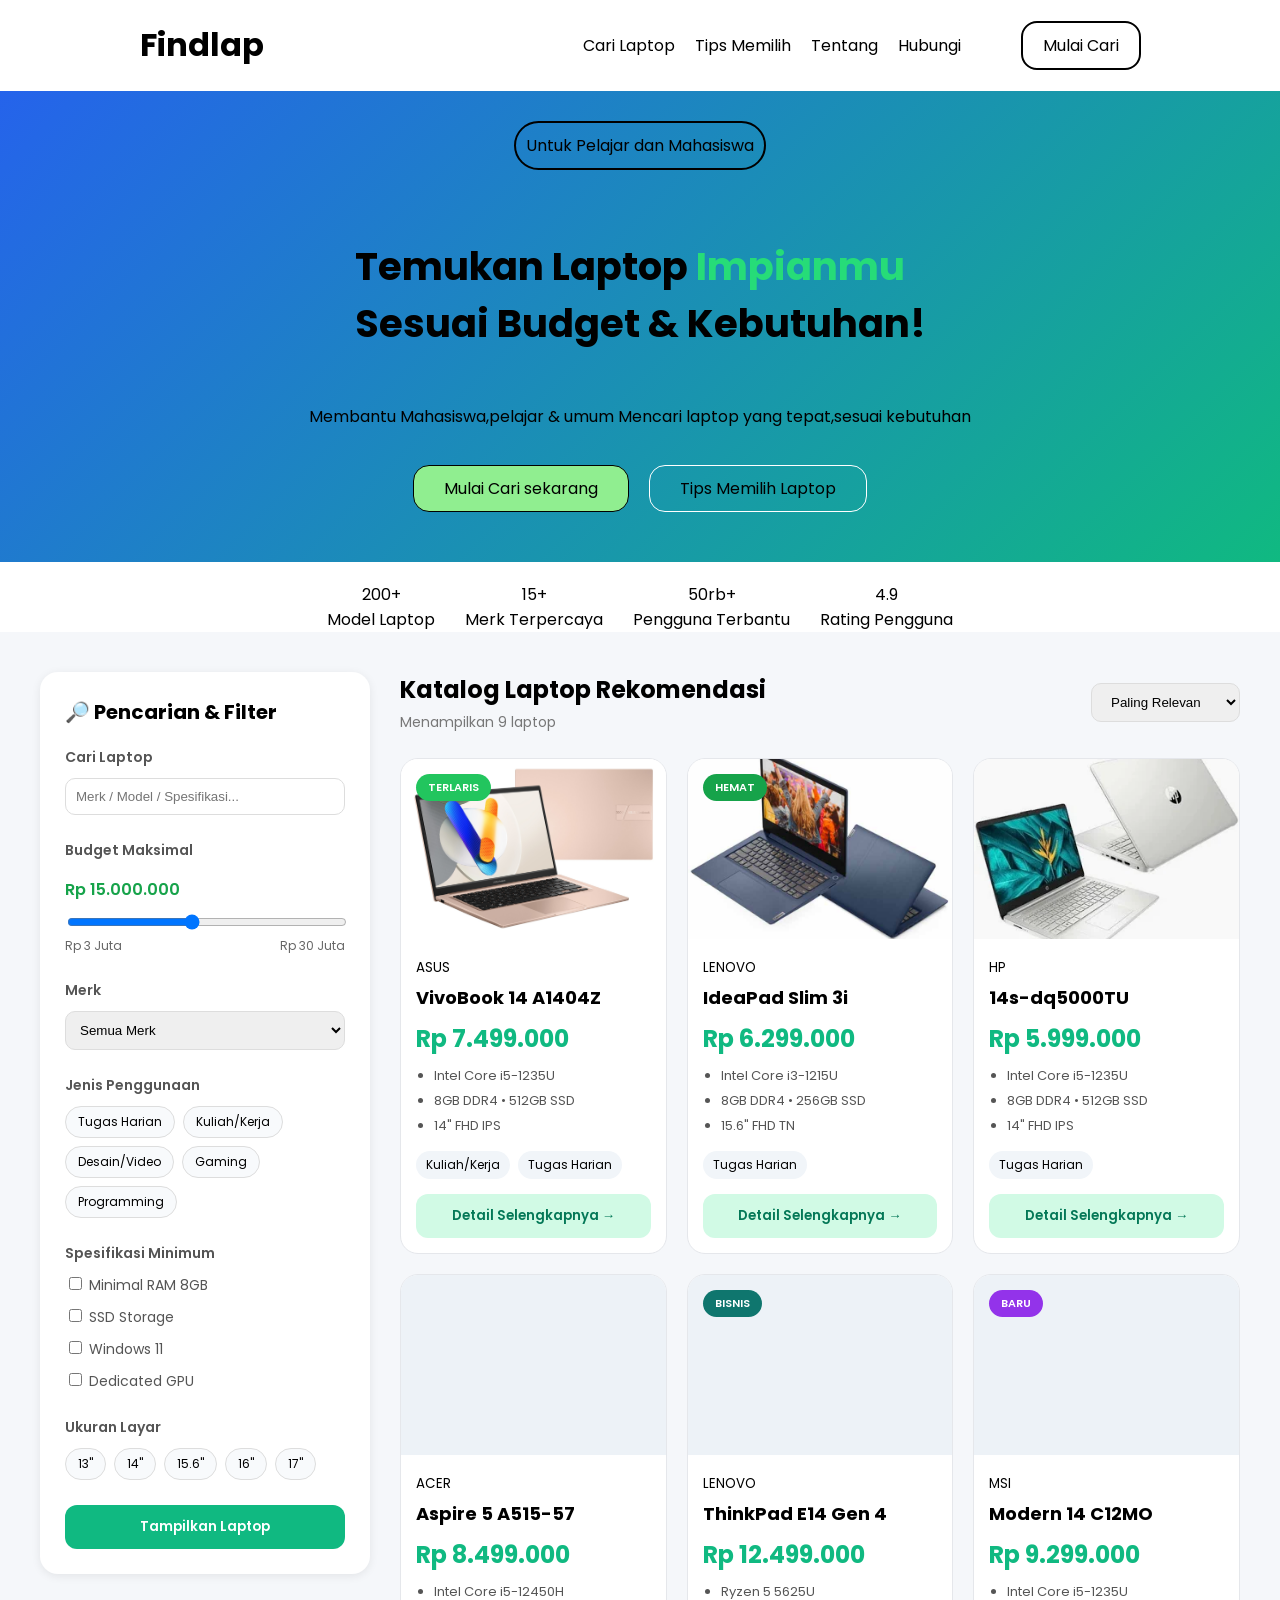
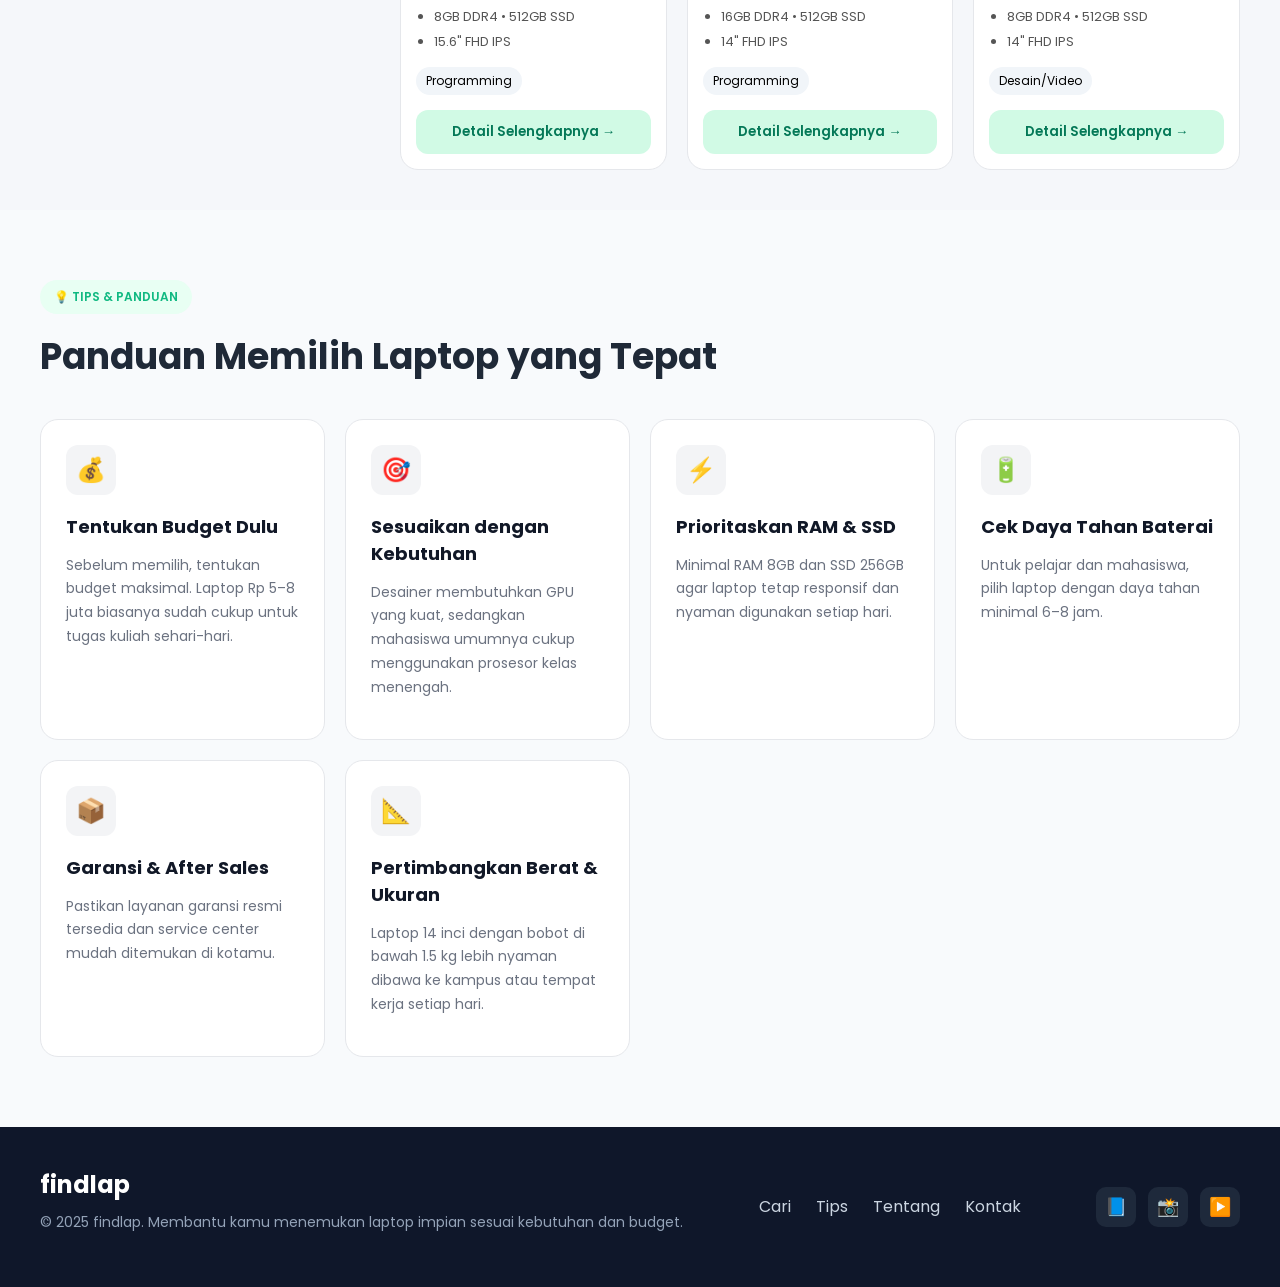
==== index.html @ 264064c7 "Menambahkan gambar laptop HP 14s dan Lenovo IdeaPad Slim 3i" ====
<!DOCTYPE html>
<html lang="en">
<head>
    <meta charset="UTF-8">
    <meta name="viewport" content="width=device-width, initial-scale=1.0">
    <title>findlap</title>
    <link rel="preconnect" href="https://fonts.googleapis.com">
<link rel="preconnect" href="https://fonts.gstatic.com" crossorigin>
<link href="https://fonts.googleapis.com/css2?family=Poppins:ital,wght@0,100;0,200;0,300;0,400;0,500;0,600;0,700;0,800;0,900;1,100;1,200;1,300;1,400;1,500;1,600;1,700;1,800;1,900&family=Ubuntu:ital,wght@0,300;0,400;0,500;0,700;1,300;1,400;1,500;1,700&display=swap" rel="stylesheet">
    <style>
        body{
            /* background: linear-gradient(135deg, #1e3a8a, #059669); */
            /* background: linear-gradient(135deg, #2563eb, #10b981); */
            /* background: linear-gradient(135deg, #3b82f6, #34d399); */
            
            margin: 0;
            padding: 0;
            font-family: 'Poppins';
        }
        header{
            display: flex;
            align-items: center;
            justify-content: space-around;
            background-color: white;
        }
        a{
            color: black;
        }
        button a{
            text-decoration: none;
            color: black;
        }
        ul{
            display: flex;
            gap: 20px;
            /* margin-top:35px; */
            align-items: center;
            
        }
        li a{
            text-decoration: none;

        }
        li{
            list-style-type:none;
        }
        ul li a.btn{
            display: flex;
            margin-left: 40px;
            padding: 10px 20px;
            border: 2px solid black;
            border-radius: 16px;
        }
        main section.hero{
            background: linear-gradient(135deg, #2563eb, #10b981);
            display: flex;
            flex-direction: column;
            align-items: center;
            justify-content: center;
            padding-bottom: 50px;
            gap: 20px;
        }
        main p.judul{
            border: 2px black solid ;
            padding: 10px;   
            border-radius: 222px;
            margin-top: 30px;
        }
        main h1{
            font-size: 3vw;
        }
        main h1 span{
            color: #26dc78;
        }
        main .button{
            display: flex;
            gap: 20px ;
        }
        main .hero p.deskripsi{
            margin-top:0 ;
        }
        main .button button{
            padding: 10px;
            border-radius: 12px;
            border: 1px solid white;
            background-color: transparent;
            font-family: 'Poppins';
            font-size: medium;
            font-weight: 500;
        }
        main .button a.mulai{
            padding: 10px 30px;
            background-color: lightgreen;
            border: 1px solid black;
            border-radius: 16px;
            text-decoration: none;
        }
        main .button a.pilih{
            text-decoration: none;
            padding: 10px 30px;
            border: 1px solid white;
            border-radius: 16px;
        }
        section.stats{
            display: flex;
            justify-content: center;
            gap: 30px;

        }
        section .stat-item{
            display: flex;
            flex-direction: column;
            align-items: center;
            margin-top: 20px;
            
        }
        section .stat-item p{
            margin: 0;
        }
        /* ===== SIDEBAR FILTER ===== */

.catalog{
    display: flex;
    justify-content: flex-start;
    padding: 40px;
    background: #f5f7fa;
}

.filter-sidebar{
    width: 280px;
    background: white;
    padding: 25px;
    border-radius: 18px;
    box-shadow: 0 2px 10px rgba(0,0,0,0.08);
}

.filter-sidebar h3{
    margin-top: 0;
    font-size: 20px;
}

.filter-group{
    margin-bottom: 25px;
}

.filter-group label{
    display: block;
    font-size: 14px;
    font-weight: 600;
    margin-bottom: 10px;
    color: #555;
}

.filter-group input[type="text"]{
    width: 100%;
    padding: 10px;
    border: 1px solid #ddd;
    border-radius: 10px;
    box-sizing: border-box;
}

.filter-group select{
    width: 100%;
    padding: 10px;
    border: 1px solid #ddd;
    border-radius: 10px;
}

.budget-value{
    color: #16a34a;
    font-weight: 600;
    margin-bottom: 10px;
}

.filter-group input[type="range"]{
    width: 100%;
}

.range-label{
    display: flex;
    justify-content: space-between;
    font-size: 12px;
    color: #666;
}

.tags{
    display: flex;
    flex-wrap: wrap;
    gap: 8px;
}

.tags span{
    border: 1px solid #ddd;
    border-radius: 20px;
    padding: 6px 12px;
    font-size: 12px;
    cursor: pointer;
    background: #f8fafc;
}

.tags span:hover{
    background: #d1fae5;
    border-color: #10b981;
}

.checkbox-group{
    display: flex;
    flex-direction: column;
    gap: 10px;
}

.checkbox-group label{
    font-weight: normal;
    margin-bottom: 0;
}

.btn-filter{
    width: 100%;
    padding: 12px;
    border: none;
    border-radius: 12px;
    background: #10b981;
    color: white;
    font-weight: 600;
    cursor: pointer;
    font-family: 'Poppins';
}

.btn-filter:hover{
    background: #059669;
}
/* AGAR FILTER KIRI & KATALOG KANAN BERDAMPINGAN */
.catalog{
    display:flex;
    gap:30px;
    align-items:flex-start;
}

/* BAGIAN KANAN */
.catalog-content{
    flex:1;
}

/* HEADER */
.catalog-header{
    display:flex;
    justify-content:space-between;
    align-items:center;
    margin-bottom:25px;
}

.catalog-header h2{
    margin:0;
}

.catalog-header p{
    margin:5px 0 0;
    color:#777;
    font-size:14px;
}

.catalog-header select{
    padding:10px 15px;
    border:1px solid #ddd;
    border-radius:10px;
}

/* GRID */
.laptop-grid{
    display:grid;
    grid-template-columns:repeat(3,1fr);
    gap:20px;
}

/* CARD */
.laptop-card{
    background:white;
    border-radius:18px;
    overflow:hidden;
    border:1px solid #e5e7eb;
    position:relative;
}

.laptop-image{
    height:180px;
    background:#edf2f7;
    display:flex;
    justify-content:center;
    align-items:center;
    overflow:hidden;
}

.laptop-image img{
    width:100%;
    height:100%;
    object-fit:cover;
}

.card-body{
    padding:15px;
}

.card-body h3{
    margin:5px 0;
    font-size:18px;
}

.price{
    color:#10b981;
    font-size:24px;
    font-weight:700;
    margin:10px 0;
}

.card-body ul{
    display:block;
    padding-left:18px;
    margin:0;
}

.card-body ul li{
    list-style:disc;
    margin-bottom:5px;
    color:#555;
    font-size:13px;
}

.card-tags{
    display:flex;
    flex-wrap:wrap;
    gap:8px;
    margin-top:15px;
}

.card-tags span{
    background:#f1f5f9;
    padding:5px 10px;
    border-radius:20px;
    font-size:12px;
}

.card-body button{
    width:100%;
    margin-top:15px;
    padding:12px;
    border:none;
    border-radius:12px;
    background:#d1fae5;
    color:#047857;
    font-weight:600;
    cursor:pointer;
    font-family:'Poppins';
}

/* BADGE */
.badge{
    position:absolute;
    top:15px;
    left:15px;
    padding:5px 12px;
    border-radius:20px;
    color:white;
    font-size:11px;
    font-weight:600;
}

.best{
    background:#22c55e;
}

.hemat{
    background:#16a34a;
}

.bisnis{
    background:#0f766e;
}

.baru{
    background:#9333ea;
}
/* =========================
   PANDUAN MEMILIH LAPTOP
========================= */

.guide-section{
    padding: 70px 40px;
    background: #f8fafc;
}

.guide-header{
    margin-bottom: 35px;
}

.guide-label{
    display:inline-block;
    background:#e8fff3;
    color:#10b981;
    padding:8px 14px;
    border-radius:20px;
    font-size:12px;
    font-weight:600;
}

.guide-header h2{
    margin-top:15px;
    font-size:36px;
    color:#1f2937;
}

.guide-grid{
    display:grid;
    grid-template-columns:repeat(4,1fr);
    gap:20px;
}

.guide-card{
    background:white;
    padding:25px;
    border-radius:18px;
    border:1px solid #e5e7eb;
    transition:0.3s;
}

.guide-card:hover{
    transform:translateY(-5px);
    box-shadow:0 10px 25px rgba(0,0,0,0.08);
}

.guide-icon{
    width:50px;
    height:50px;
    display:flex;
    align-items:center;
    justify-content:center;
    background:#f3f4f6;
    border-radius:12px;
    font-size:24px;
    margin-bottom:15px;
}

.guide-card h3{
    font-size:18px;
    margin-bottom:12px;
    color:#111827;
}

.guide-card p{
    color:#6b7280;
    line-height:1.7;
    font-size:14px;
}
        /* =====================
   FOOTER
===================== */

.footer{
    background:#0f172a;
    color:white;
    padding:40px;
}

.footer-container{
    max-width:1400px;
    margin:auto;

    display:flex;
    justify-content:space-between;
    align-items:center;
    gap:20px;
}

.footer-brand h3{
    margin:0;
    font-size:24px;
}

.footer-brand p{
    margin-top:10px;
    color:#94a3b8;
    font-size:14px;
}

.footer-menu{
    display:flex;
    gap:25px;
}

.footer-menu a{
    color:#cbd5e1;
    text-decoration:none;
}

.footer-menu a:hover{
    color:white;
}

.footer-social{
    display:flex;
    gap:12px;
}

.footer-social a{
    width:40px;
    height:40px;

    display:flex;
    align-items:center;
    justify-content:center;

    background:#1e293b;
    border-radius:10px;

    text-decoration:none;
    font-size:18px;
}

.footer-social a:hover{
    background:#334155;
}
    </style>
</head>
<body>
    <!-- BAGIAN NAVBAR-->
    <header>
        <h1>Findlap</h1>
        <nav>
            <ul>
                <li><a href="">Cari Laptop</a></li>
                <li><a href="">Tips Memilih</a></li>
                <li><a href="">Tentang</a></li>
                <li><a href="">Hubungi</a></li>
                <li><a href="" class="btn">Mulai Cari</a></li>
            </ul>
            
        </nav>
    </header>
    
    <!-- BAGIAN ISI -->
    <main>
        <!-- HERO SECTION -->
        <section class="hero">
            <p class="judul">Untuk Pelajar dan Mahasiswa</p>
            <h1>Temukan Laptop <span>Impianmu</span><br>
            Sesuai Budget & Kebutuhan!</h1>
        <p class="deskripsi">Membantu Mahasiswa,pelajar & umum Mencari laptop yang tepat,sesuai kebutuhan</p>
        <div class="button">
            <a href="" class="mulai">Mulai Cari sekarang</a></button>
            <a href="" class="pilih">Tips Memilih Laptop</a>
        </div>
        </section>
        <!-- BAGIAN STATISTIK -->
        <section class="stats">
        <div class="stat-item">
            <p>200+</p>
            <p>Model Laptop</p>
        </div>
        <div class="stat-item">
            <p>15+</p>
            <p>Merk Terpercaya</p>
        </div>
        <div class="stat-item">
            <p>50rb+</p>
            <p>Pengguna Terbantu</p>
        </div>
        <div class="stat-item">
            <p>4.9</p>
            <p>Rating Pengguna</p>
        </div>
    </section>
    <!-- SIDEBAR FILTER -->
<section class="catalog">
    <aside class="filter-sidebar">
        <h3>🔎 Pencarian & Filter</h3>

        <!-- Cari Laptop -->
        <div class="filter-group">
            <label>Cari Laptop</label>
            <input type="text" placeholder="Merk / Model / Spesifikasi...">
        </div>

        <!-- Budget -->
        <div class="filter-group">
            <label>Budget Maksimal</label>
            <p class="budget-value">Rp 15.000.000</p>
            <input type="range" min="3000000" max="30000000" value="15000000">
            <div class="range-label">
                <span>Rp 3 Juta</span>
                <span>Rp 30 Juta</span>
            </div>
        </div>

        <!-- Merk -->
        <div class="filter-group">
            <label>Merk</label>
            <select>
                <option>Semua Merk</option>
                <option>ASUS</option>
                <option>Acer</option>
                <option>Lenovo</option>
                <option>HP</option>
                <option>Dell</option>
                <option>MSI</option>
            </select>
        </div>

        <!-- Jenis Penggunaan -->
        <div class="filter-group">
            <label>Jenis Penggunaan</label>

            <div class="tags">
                <span>Tugas Harian</span>
                <span>Kuliah/Kerja</span>
                <span>Desain/Video</span>
                <span>Gaming</span>
                <span>Programming</span>
            </div>
        </div>

        <!-- Spesifikasi -->
        <div class="filter-group">
            <label>Spesifikasi Minimum</label>

            <div class="checkbox-group">
                <label><input type="checkbox"> Minimal RAM 8GB</label>
                <label><input type="checkbox"> SSD Storage</label>
                <label><input type="checkbox"> Windows 11</label>
                <label><input type="checkbox"> Dedicated GPU</label>
            </div>
        </div>

        <!-- Ukuran Layar -->
        <div class="filter-group">
            <label>Ukuran Layar</label>

            <div class="tags">
                <span>13"</span>
                <span>14"</span>
                <span>15.6"</span>
                <span>16"</span>
                <span>17"</span>
            </div>
        </div>

        <button class="btn-filter">
            Tampilkan Laptop
        </button>
    </aside>
    <!-- KATALOG LAPTOP -->
<div class="catalog-content">

    <div class="catalog-header">
        <div>
            <h2>Katalog Laptop Rekomendasi</h2>
            <p>Menampilkan 9 laptop</p>
        </div>

        <select>
            <option>Paling Relevan</option>
            <option>Harga Termurah</option>
            <option>Harga Tertinggi</option>
        </select>
    </div>

    <div class="laptop-grid">

        <!-- CARD 1 -->
        <div class="laptop-card">
            <span class="badge best">TERLARIS</span>

            <div class="laptop-image">
                <img src="images/vivobooka14.jpg" alt="ASUS VivoBook 14 A1404Z">
                </div>

            <div class="card-body">
                <small>ASUS</small>
                <h3>VivoBook 14 A1404Z</h3>

                <div class="price">
                    Rp 7.499.000
                </div>

                <ul>
                    <li>Intel Core i5-1235U</li>
                    <li>8GB DDR4 • 512GB SSD</li>
                    <li>14" FHD IPS</li>
                </ul>

                <div class="card-tags">
                    <span>Kuliah/Kerja</span>
                    <span>Tugas Harian</span>
                </div>

                <button>Detail Selengkapnya →</button>
            </div>
        </div>

        <!-- CARD 2 -->
        <div class="laptop-card">
            <span class="badge hemat">HEMAT</span>

            <div class="laptop-image">
            <img src="images/ideapadslim3i.jpg" alt="Lenovo IdeaPad Slim 3i">
            </div>

            <div class="card-body">
                <small>LENOVO</small>
                <h3>IdeaPad Slim 3i</h3>

                <div class="price">
                    Rp 6.299.000
                </div>

                <ul>
                    <li>Intel Core i3-1215U</li>
                    <li>8GB DDR4 • 256GB SSD</li>
                    <li>15.6" FHD TN</li>
                </ul>

                <div class="card-tags">
                    <span>Tugas Harian</span>
                </div>

                <button>Detail Selengkapnya →</button>
            </div>
        </div>

        <!-- CARD 3 -->
        <div class="laptop-card">
            <div class="laptop-image">
            <img src="images/hp14s.jpg" alt="HP 14s-dq5000TU">
            </div>

            <div class="card-body">
                <small>HP</small>
                <h3>14s-dq5000TU</h3>

                <div class="price">
                    Rp 5.999.000
                </div>

                <ul>
                    <li>Intel Core i5-1235U</li>
                    <li>8GB DDR4 • 512GB SSD</li>
                    <li>14" FHD IPS</li>
                </ul>

                <div class="card-tags">
                    <span>Tugas Harian</span>
                </div>

                <button>Detail Selengkapnya →</button>
            </div>
        </div>

        <!-- CARD 4 -->
        <div class="laptop-card">
            <div class="laptop-image"></div>

            <div class="card-body">
                <small>ACER</small>
                <h3>Aspire 5 A515-57</h3>

                <div class="price">
                    Rp 8.499.000
                </div>

                <ul>
                    <li>Intel Core i5-12450H</li>
                    <li>8GB DDR4 • 512GB SSD</li>
                    <li>15.6" FHD IPS</li>
                </ul>

                <div class="card-tags">
                    <span>Programming</span>
                </div>

                <button>Detail Selengkapnya →</button>
            </div>
        </div>

        <!-- CARD 5 -->
        <div class="laptop-card">
            <span class="badge bisnis">BISNIS</span>

            <div class="laptop-image"></div>

            <div class="card-body">
                <small>LENOVO</small>
                <h3>ThinkPad E14 Gen 4</h3>

                <div class="price">
                    Rp 12.499.000
                </div>

                <ul>
                    <li>Ryzen 5 5625U</li>
                    <li>16GB DDR4 • 512GB SSD</li>
                    <li>14" FHD IPS</li>
                </ul>

                <div class="card-tags">
                    <span>Programming</span>
                </div>

                <button>Detail Selengkapnya →</button>
            </div>
        </div>

        <!-- CARD 6 -->
        <div class="laptop-card">
            <span class="badge baru">BARU</span>

            <div class="laptop-image"></div>

            <div class="card-body">
                <small>MSI</small>
                <h3>Modern 14 C12MO</h3>

                <div class="price">
                    Rp 9.299.000
                </div>

                <ul>
                    <li>Intel Core i5-1235U</li>
                    <li>8GB DDR4 • 512GB SSD</li>
                    <li>14" FHD IPS</li>
                </ul>

                <div class="card-tags">
                    <span>Desain/Video</span>
                </div>

                <button>Detail Selengkapnya →</button>
            </div>
        </div>

    </div>

</div>
</section>
<!-- PANDUAN MEMILIH LAPTOP -->
<section class="guide-section">

    <div class="guide-header">
        <span class="guide-label">💡 TIPS & PANDUAN</span>
        <h2>Panduan Memilih Laptop yang Tepat</h2>
    </div>

    <div class="guide-grid">

        <div class="guide-card">
            <div class="guide-icon">💰</div>
            <h3>Tentukan Budget Dulu</h3>
            <p>
                Sebelum memilih, tentukan budget maksimal.
                Laptop Rp 5–8 juta biasanya sudah cukup
                untuk tugas kuliah sehari-hari.
            </p>
        </div>

        <div class="guide-card">
            <div class="guide-icon">🎯</div>
            <h3>Sesuaikan dengan Kebutuhan</h3>
            <p>
                Desainer membutuhkan GPU yang kuat,
                sedangkan mahasiswa umumnya cukup
                menggunakan prosesor kelas menengah.
            </p>
        </div>

        <div class="guide-card">
            <div class="guide-icon">⚡</div>
            <h3>Prioritaskan RAM & SSD</h3>
            <p>
                Minimal RAM 8GB dan SSD 256GB agar
                laptop tetap responsif dan nyaman
                digunakan setiap hari.
            </p>
        </div>

        <div class="guide-card">
            <div class="guide-icon">🔋</div>
            <h3>Cek Daya Tahan Baterai</h3>
            <p>
                Untuk pelajar dan mahasiswa,
                pilih laptop dengan daya tahan
                minimal 6–8 jam.
            </p>
        </div>

        <div class="guide-card">
            <div class="guide-icon">📦</div>
            <h3>Garansi & After Sales</h3>
            <p>
                Pastikan layanan garansi resmi
                tersedia dan service center mudah
                ditemukan di kotamu.
            </p>
        </div>

        <div class="guide-card">
            <div class="guide-icon">📐</div>
            <h3>Pertimbangkan Berat & Ukuran</h3>
            <p>
                Laptop 14 inci dengan bobot di bawah
                1.5 kg lebih nyaman dibawa ke kampus
                atau tempat kerja setiap hari.
            </p>
        </div>

    </div>

</section>
    </main>

<!-- BAGIAN FOOTER/BAWAH -->
    <footer class="footer">

    <div class="footer-container">

        <div class="footer-brand">
            <h3>findlap</h3>
            <p>
                © 2025 findlap.
                Membantu kamu menemukan laptop impian
                sesuai kebutuhan dan budget.
            </p>
        </div>

        <div class="footer-menu">
            <a href="#">Cari</a>
            <a href="#">Tips</a>
            <a href="#">Tentang</a>
            <a href="#">Kontak</a>
        </div>

        <div class="footer-social">
            <a href="#">📘</a>
            <a href="#">📸</a>
            <a href="#">▶️</a>
        </div>

    </div>

    </footer>
</body>
</html>
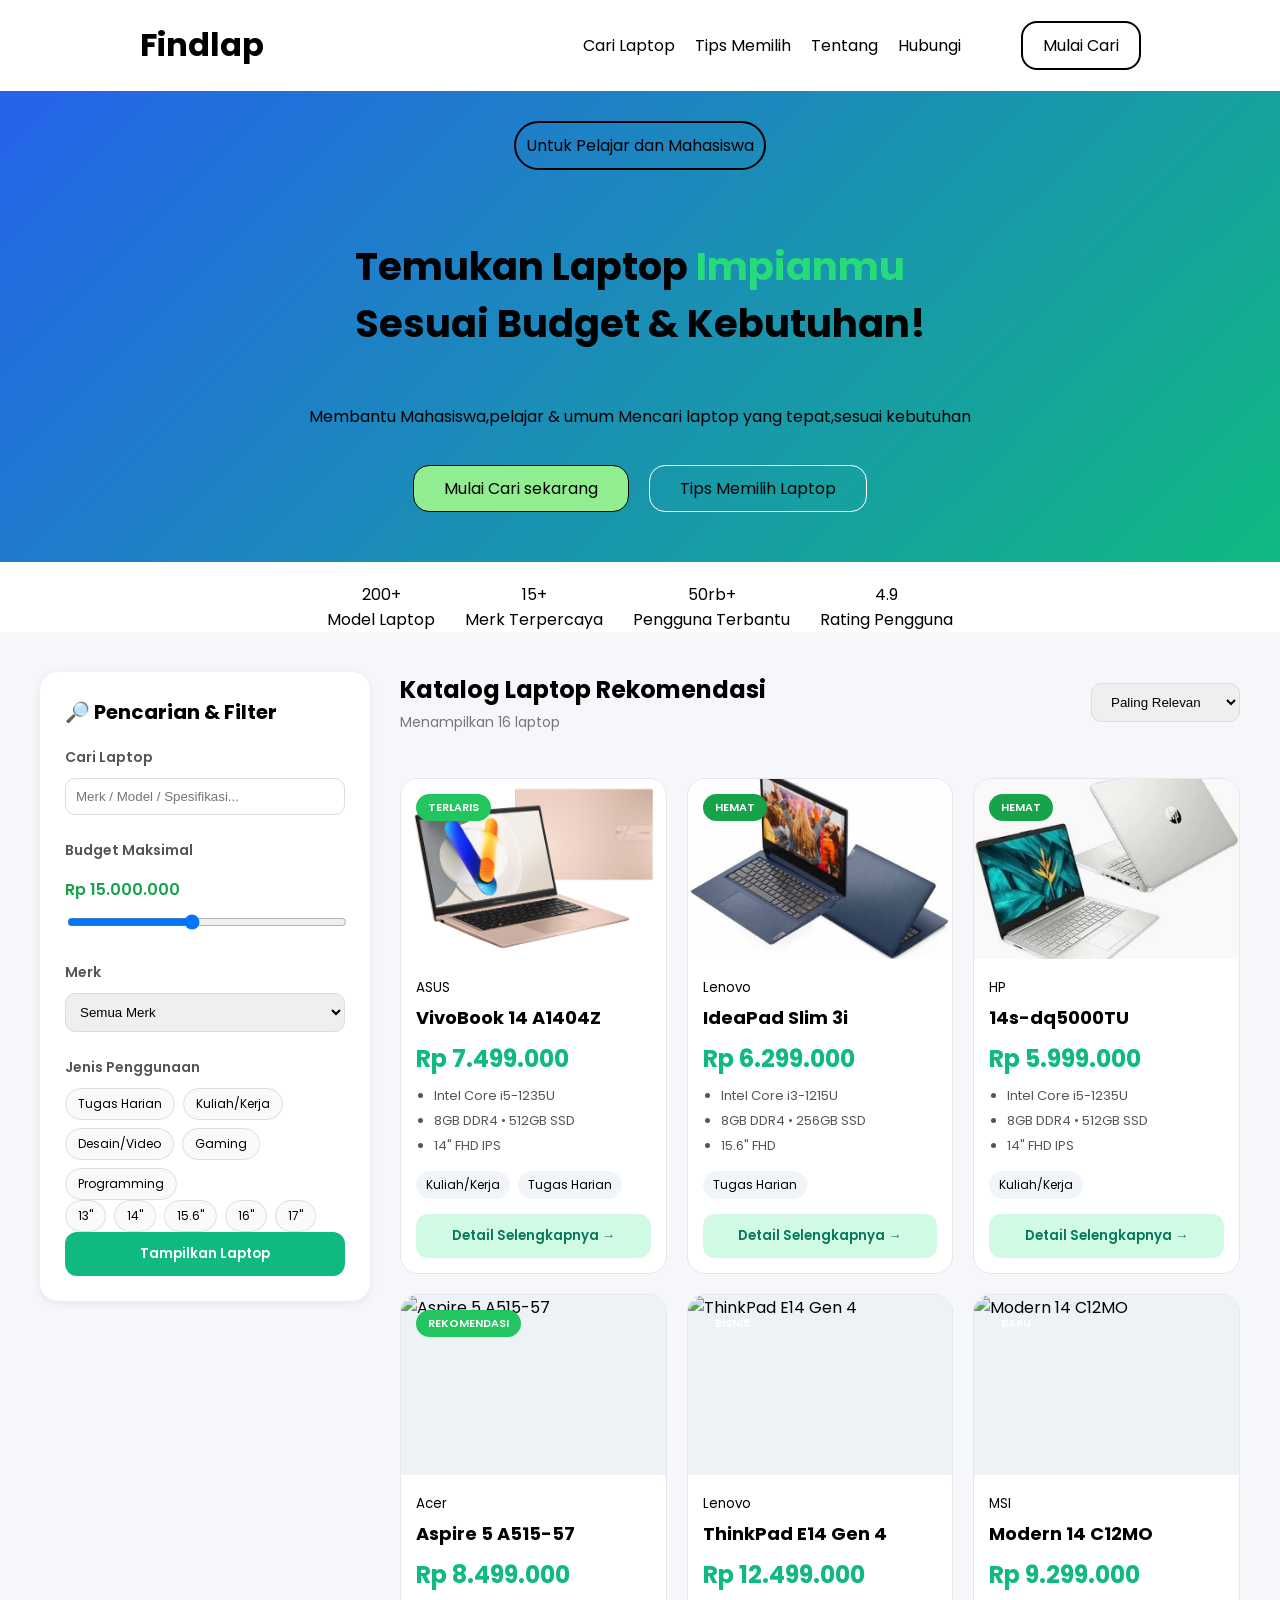
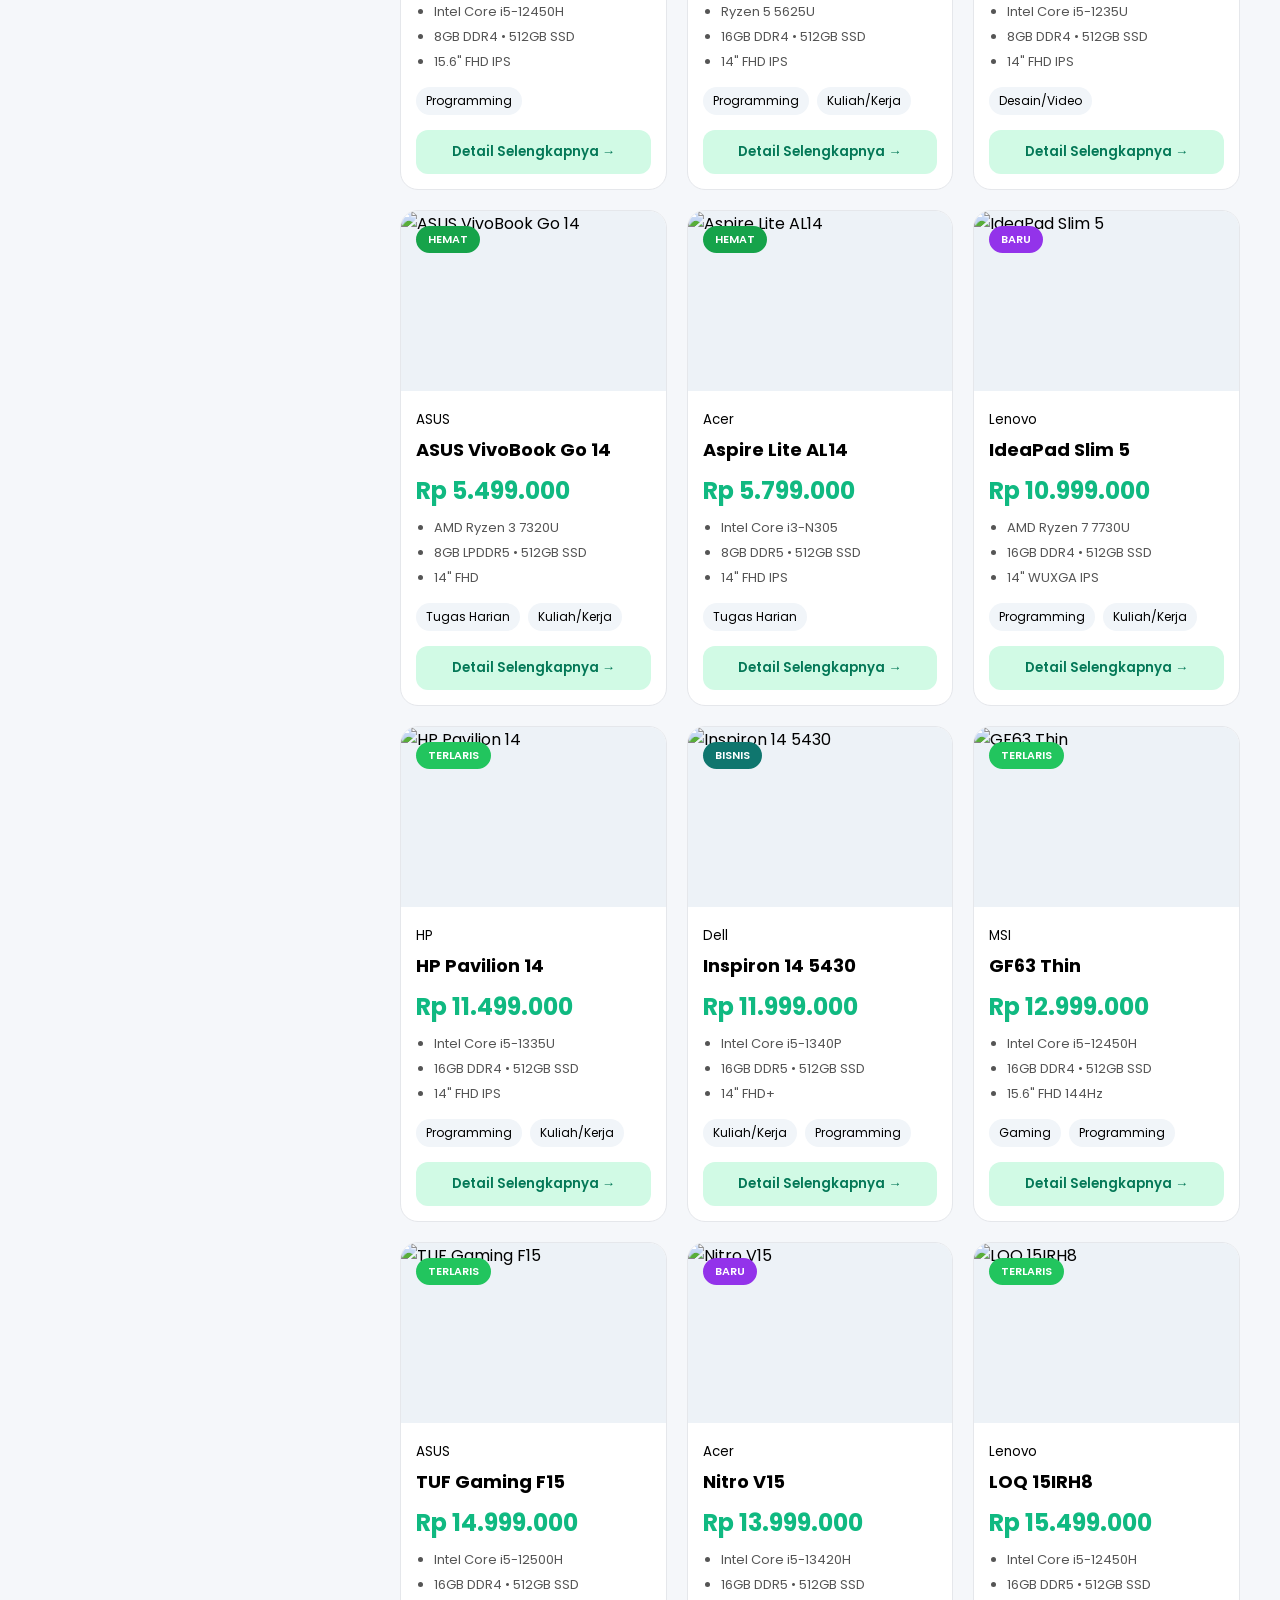
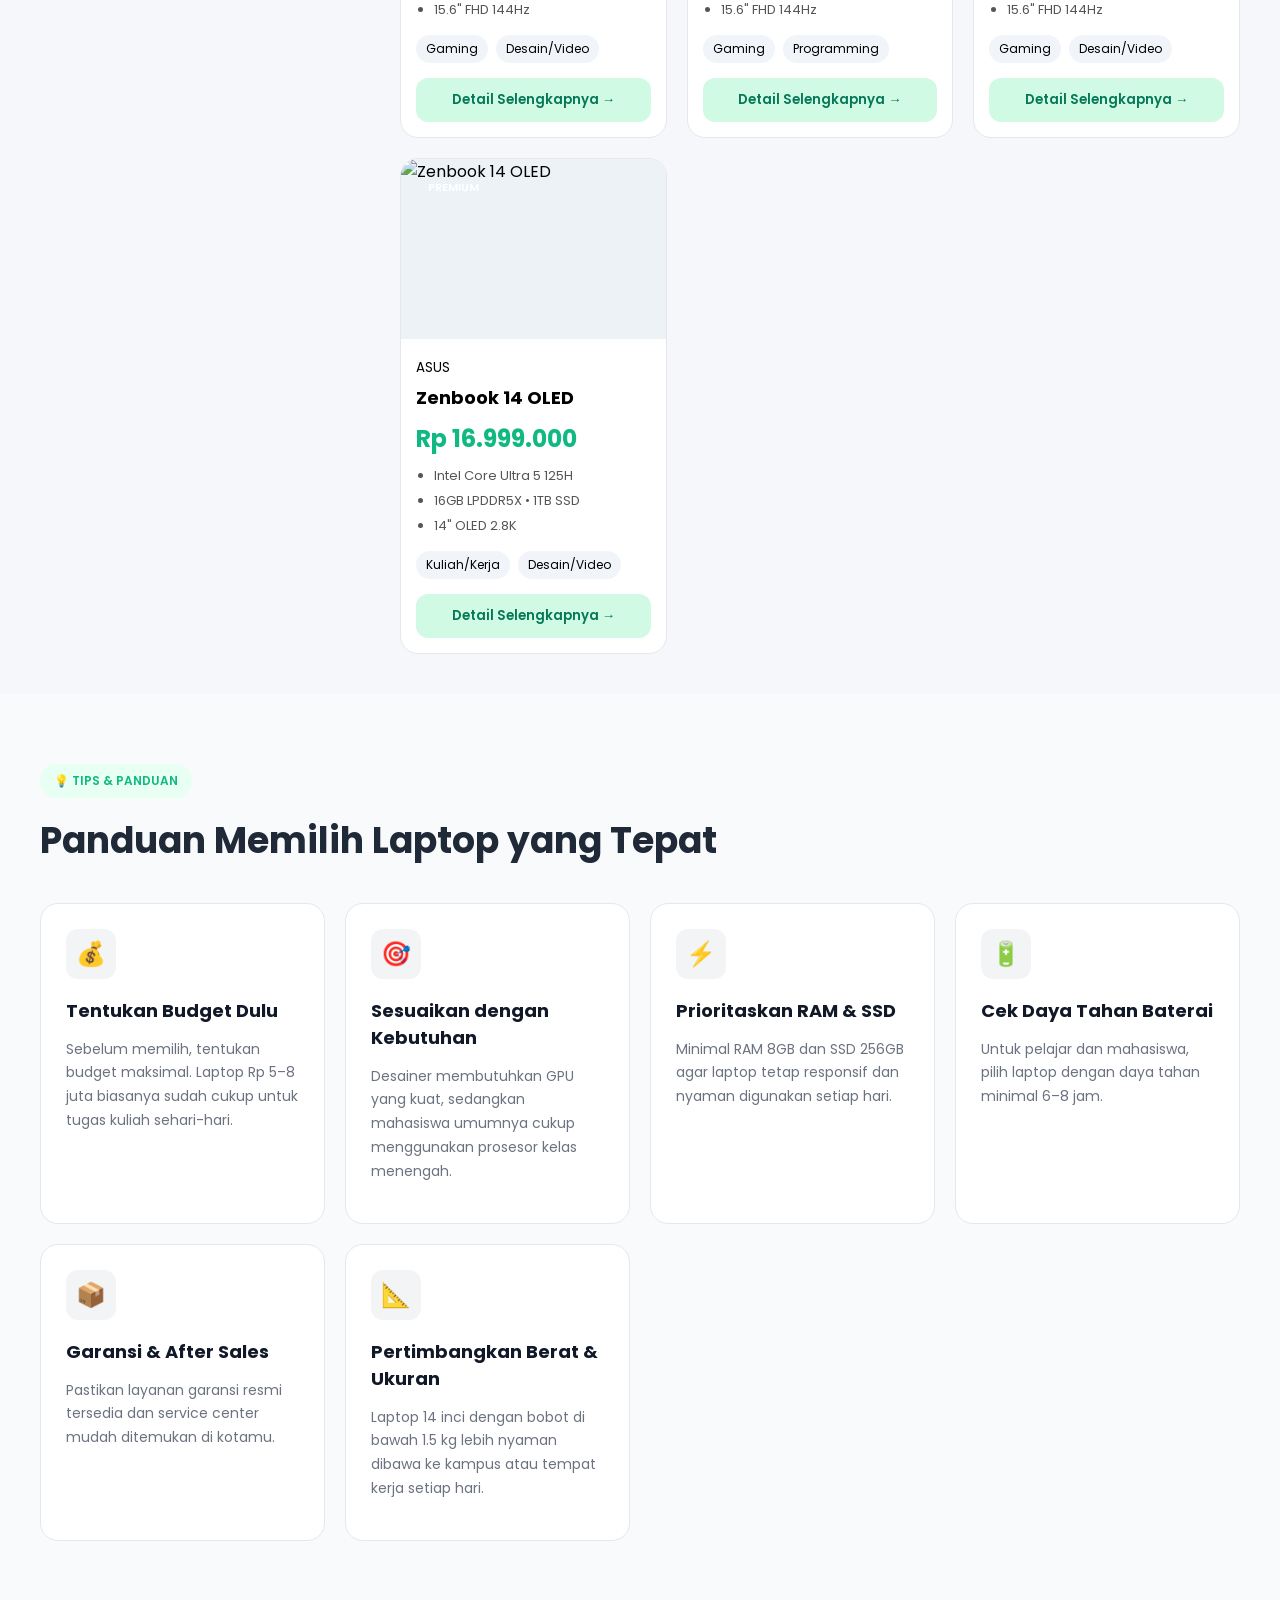
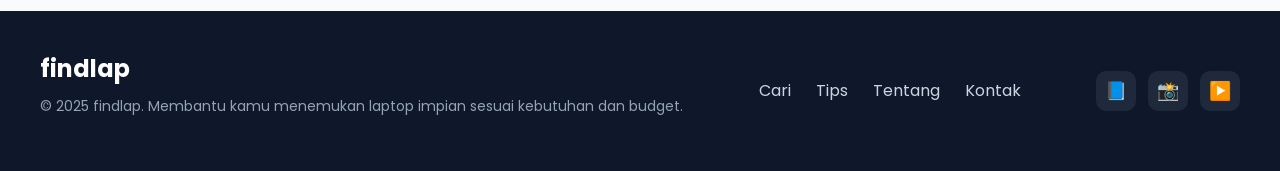
==== commit 6375f928: "rapikan struktur file html css asset dan js" ====
--- a/index.html
+++ b/index.html
@@ -1,525 +1,18 @@
 <!DOCTYPE html>
 <html lang="en">
+
 <head>
     <meta charset="UTF-8">
     <meta name="viewport" content="width=device-width, initial-scale=1.0">
     <title>findlap</title>
     <link rel="preconnect" href="https://fonts.googleapis.com">
-<link rel="preconnect" href="https://fonts.gstatic.com" crossorigin>
-<link href="https://fonts.googleapis.com/css2?family=Poppins:ital,wght@0,100;0,200;0,300;0,400;0,500;0,600;0,700;0,800;0,900;1,100;1,200;1,300;1,400;1,500;1,600;1,700;1,800;1,900&family=Ubuntu:ital,wght@0,300;0,400;0,500;0,700;1,300;1,400;1,500;1,700&display=swap" rel="stylesheet">
-    <style>
-        body{
-            /* background: linear-gradient(135deg, #1e3a8a, #059669); */
-            /* background: linear-gradient(135deg, #2563eb, #10b981); */
-            /* background: linear-gradient(135deg, #3b82f6, #34d399); */
-            
-            margin: 0;
-            padding: 0;
-            font-family: 'Poppins';
-        }
-        header{
-            display: flex;
-            align-items: center;
-            justify-content: space-around;
-            background-color: white;
-        }
-        a{
-            color: black;
-        }
-        button a{
-            text-decoration: none;
-            color: black;
-        }
-        ul{
-            display: flex;
-            gap: 20px;
-            /* margin-top:35px; */
-            align-items: center;
-            
-        }
-        li a{
-            text-decoration: none;
-
-        }
-        li{
-            list-style-type:none;
-        }
-        ul li a.btn{
-            display: flex;
-            margin-left: 40px;
-            padding: 10px 20px;
-            border: 2px solid black;
-            border-radius: 16px;
-        }
-        main section.hero{
-            background: linear-gradient(135deg, #2563eb, #10b981);
-            display: flex;
-            flex-direction: column;
-            align-items: center;
-            justify-content: center;
-            padding-bottom: 50px;
-            gap: 20px;
-        }
-        main p.judul{
-            border: 2px black solid ;
-            padding: 10px;   
-            border-radius: 222px;
-            margin-top: 30px;
-        }
-        main h1{
-            font-size: 3vw;
-        }
-        main h1 span{
-            color: #26dc78;
-        }
-        main .button{
-            display: flex;
-            gap: 20px ;
-        }
-        main .hero p.deskripsi{
-            margin-top:0 ;
-        }
-        main .button button{
-            padding: 10px;
-            border-radius: 12px;
-            border: 1px solid white;
-            background-color: transparent;
-            font-family: 'Poppins';
-            font-size: medium;
-            font-weight: 500;
-        }
-        main .button a.mulai{
-            padding: 10px 30px;
-            background-color: lightgreen;
-            border: 1px solid black;
-            border-radius: 16px;
-            text-decoration: none;
-        }
-        main .button a.pilih{
-            text-decoration: none;
-            padding: 10px 30px;
-            border: 1px solid white;
-            border-radius: 16px;
-        }
-        section.stats{
-            display: flex;
-            justify-content: center;
-            gap: 30px;
-
-        }
-        section .stat-item{
-            display: flex;
-            flex-direction: column;
-            align-items: center;
-            margin-top: 20px;
-            
-        }
-        section .stat-item p{
-            margin: 0;
-        }
-        /* ===== SIDEBAR FILTER ===== */
-
-.catalog{
-    display: flex;
-    justify-content: flex-start;
-    padding: 40px;
-    background: #f5f7fa;
-}
-
-.filter-sidebar{
-    width: 280px;
-    background: white;
-    padding: 25px;
-    border-radius: 18px;
-    box-shadow: 0 2px 10px rgba(0,0,0,0.08);
-}
-
-.filter-sidebar h3{
-    margin-top: 0;
-    font-size: 20px;
-}
-
-.filter-group{
-    margin-bottom: 25px;
-}
-
-.filter-group label{
-    display: block;
-    font-size: 14px;
-    font-weight: 600;
-    margin-bottom: 10px;
-    color: #555;
-}
-
-.filter-group input[type="text"]{
-    width: 100%;
-    padding: 10px;
-    border: 1px solid #ddd;
-    border-radius: 10px;
-    box-sizing: border-box;
-}
-
-.filter-group select{
-    width: 100%;
-    padding: 10px;
-    border: 1px solid #ddd;
-    border-radius: 10px;
-}
-
-.budget-value{
-    color: #16a34a;
-    font-weight: 600;
-    margin-bottom: 10px;
-}
-
-.filter-group input[type="range"]{
-    width: 100%;
-}
-
-.range-label{
-    display: flex;
-    justify-content: space-between;
-    font-size: 12px;
-    color: #666;
-}
-
-.tags{
-    display: flex;
-    flex-wrap: wrap;
-    gap: 8px;
-}
-
-.tags span{
-    border: 1px solid #ddd;
-    border-radius: 20px;
-    padding: 6px 12px;
-    font-size: 12px;
-    cursor: pointer;
-    background: #f8fafc;
-}
-
-.tags span:hover{
-    background: #d1fae5;
-    border-color: #10b981;
-}
-
-.checkbox-group{
-    display: flex;
-    flex-direction: column;
-    gap: 10px;
-}
-
-.checkbox-group label{
-    font-weight: normal;
-    margin-bottom: 0;
-}
-
-.btn-filter{
-    width: 100%;
-    padding: 12px;
-    border: none;
-    border-radius: 12px;
-    background: #10b981;
-    color: white;
-    font-weight: 600;
-    cursor: pointer;
-    font-family: 'Poppins';
-}
-
-.btn-filter:hover{
-    background: #059669;
-}
-/* AGAR FILTER KIRI & KATALOG KANAN BERDAMPINGAN */
-.catalog{
-    display:flex;
-    gap:30px;
-    align-items:flex-start;
-}
-
-/* BAGIAN KANAN */
-.catalog-content{
-    flex:1;
-}
-
-/* HEADER */
-.catalog-header{
-    display:flex;
-    justify-content:space-between;
-    align-items:center;
-    margin-bottom:25px;
-}
-
-.catalog-header h2{
-    margin:0;
-}
-
-.catalog-header p{
-    margin:5px 0 0;
-    color:#777;
-    font-size:14px;
-}
-
-.catalog-header select{
-    padding:10px 15px;
-    border:1px solid #ddd;
-    border-radius:10px;
-}
-
-/* GRID */
-.laptop-grid{
-    display:grid;
-    grid-template-columns:repeat(3,1fr);
-    gap:20px;
-}
-
-/* CARD */
-.laptop-card{
-    background:white;
-    border-radius:18px;
-    overflow:hidden;
-    border:1px solid #e5e7eb;
-    position:relative;
-}
-
-.laptop-image{
-    height:180px;
-    background:#edf2f7;
-    display:flex;
-    justify-content:center;
-    align-items:center;
-    overflow:hidden;
-}
-
-.laptop-image img{
-    width:100%;
-    height:100%;
-    object-fit:cover;
-}
-
-.card-body{
-    padding:15px;
-}
-
-.card-body h3{
-    margin:5px 0;
-    font-size:18px;
-}
-
-.price{
-    color:#10b981;
-    font-size:24px;
-    font-weight:700;
-    margin:10px 0;
-}
-
-.card-body ul{
-    display:block;
-    padding-left:18px;
-    margin:0;
-}
-
-.card-body ul li{
-    list-style:disc;
-    margin-bottom:5px;
-    color:#555;
-    font-size:13px;
-}
-
-.card-tags{
-    display:flex;
-    flex-wrap:wrap;
-    gap:8px;
-    margin-top:15px;
-}
-
-.card-tags span{
-    background:#f1f5f9;
-    padding:5px 10px;
-    border-radius:20px;
-    font-size:12px;
-}
-
-.card-body button{
-    width:100%;
-    margin-top:15px;
-    padding:12px;
-    border:none;
-    border-radius:12px;
-    background:#d1fae5;
-    color:#047857;
-    font-weight:600;
-    cursor:pointer;
-    font-family:'Poppins';
-}
-
-/* BADGE */
-.badge{
-    position:absolute;
-    top:15px;
-    left:15px;
-    padding:5px 12px;
-    border-radius:20px;
-    color:white;
-    font-size:11px;
-    font-weight:600;
-}
-
-.best{
-    background:#22c55e;
-}
-
-.hemat{
-    background:#16a34a;
-}
-
-.bisnis{
-    background:#0f766e;
-}
-
-.baru{
-    background:#9333ea;
-}
-/* =========================
-   PANDUAN MEMILIH LAPTOP
-========================= */
-
-.guide-section{
-    padding: 70px 40px;
-    background: #f8fafc;
-}
-
-.guide-header{
-    margin-bottom: 35px;
-}
-
-.guide-label{
-    display:inline-block;
-    background:#e8fff3;
-    color:#10b981;
-    padding:8px 14px;
-    border-radius:20px;
-    font-size:12px;
-    font-weight:600;
-}
-
-.guide-header h2{
-    margin-top:15px;
-    font-size:36px;
-    color:#1f2937;
-}
-
-.guide-grid{
-    display:grid;
-    grid-template-columns:repeat(4,1fr);
-    gap:20px;
-}
-
-.guide-card{
-    background:white;
-    padding:25px;
-    border-radius:18px;
-    border:1px solid #e5e7eb;
-    transition:0.3s;
-}
-
-.guide-card:hover{
-    transform:translateY(-5px);
-    box-shadow:0 10px 25px rgba(0,0,0,0.08);
-}
-
-.guide-icon{
-    width:50px;
-    height:50px;
-    display:flex;
-    align-items:center;
-    justify-content:center;
-    background:#f3f4f6;
-    border-radius:12px;
-    font-size:24px;
-    margin-bottom:15px;
-}
-
-.guide-card h3{
-    font-size:18px;
-    margin-bottom:12px;
-    color:#111827;
-}
-
-.guide-card p{
-    color:#6b7280;
-    line-height:1.7;
-    font-size:14px;
-}
-        /* =====================
-   FOOTER
-===================== */
-
-.footer{
-    background:#0f172a;
-    color:white;
-    padding:40px;
-}
-
-.footer-container{
-    max-width:1400px;
-    margin:auto;
-
-    display:flex;
-    justify-content:space-between;
-    align-items:center;
-    gap:20px;
-}
-
-.footer-brand h3{
-    margin:0;
-    font-size:24px;
-}
-
-.footer-brand p{
-    margin-top:10px;
-    color:#94a3b8;
-    font-size:14px;
-}
-
-.footer-menu{
-    display:flex;
-    gap:25px;
-}
-
-.footer-menu a{
-    color:#cbd5e1;
-    text-decoration:none;
-}
-
-.footer-menu a:hover{
-    color:white;
-}
-
-.footer-social{
-    display:flex;
-    gap:12px;
-}
-
-.footer-social a{
-    width:40px;
-    height:40px;
-
-    display:flex;
-    align-items:center;
-    justify-content:center;
-
-    background:#1e293b;
-    border-radius:10px;
-
-    text-decoration:none;
-    font-size:18px;
-}
-
-.footer-social a:hover{
-    background:#334155;
-}
-    </style>
+    <link rel="preconnect" href="https://fonts.gstatic.com" crossorigin>
+    <link
+        href="https://fonts.googleapis.com/css2?family=Poppins:ital,wght@0,100;0,200;0,300;0,400;0,500;0,600;0,700;0,800;0,900;1,100;1,200;1,300;1,400;1,500;1,600;1,700;1,800;1,900&family=Ubuntu:ital,wght@0,300;0,400;0,500;0,700;1,300;1,400;1,500;1,700&display=swap"
+        rel="stylesheet">
+    <link rel="stylesheet" href="assets/style.css">
 </head>
+
 <body>
     <!-- BAGIAN NAVBAR-->
     <header>
@@ -532,417 +25,280 @@
                 <li><a href="">Hubungi</a></li>
                 <li><a href="" class="btn">Mulai Cari</a></li>
             </ul>
-            
+
         </nav>
     </header>
-    
+
     <!-- BAGIAN ISI -->
     <main>
         <!-- HERO SECTION -->
         <section class="hero">
             <p class="judul">Untuk Pelajar dan Mahasiswa</p>
             <h1>Temukan Laptop <span>Impianmu</span><br>
-            Sesuai Budget & Kebutuhan!</h1>
-        <p class="deskripsi">Membantu Mahasiswa,pelajar & umum Mencari laptop yang tepat,sesuai kebutuhan</p>
-        <div class="button">
-            <a href="" class="mulai">Mulai Cari sekarang</a></button>
-            <a href="" class="pilih">Tips Memilih Laptop</a>
-        </div>
+                Sesuai Budget & Kebutuhan!</h1>
+            <p class="deskripsi">Membantu Mahasiswa,pelajar & umum Mencari laptop yang tepat,sesuai kebutuhan</p>
+            <div class="button">
+                <a href="" class="mulai">Mulai Cari sekarang</a></button>
+                <a href="" class="pilih">Tips Memilih Laptop</a>
+            </div>
         </section>
         <!-- BAGIAN STATISTIK -->
         <section class="stats">
-        <div class="stat-item">
-            <p>200+</p>
-            <p>Model Laptop</p>
+            <div class="stat-item">
+                <p>200+</p>
+                <p>Model Laptop</p>
+            </div>
+            <div class="stat-item">
+                <p>15+</p>
+                <p>Merk Terpercaya</p>
+            </div>
+            <div class="stat-item">
+                <p>50rb+</p>
+                <p>Pengguna Terbantu</p>
+            </div>
+            <div class="stat-item">
+                <p>4.9</p>
+                <p>Rating Pengguna</p>
+            </div>
+        </section>
+        <!-- SIDEBAR FILTER -->
+        <section class="catalog">
+            <aside class="filter-sidebar">
+                <h3>🔎 Pencarian & Filter</h3>
+
+                <!-- Cari Laptop -->
+                <div class="filter-group">
+                    <label>Cari Laptop</label>
+                    <input type="text" id="searchInput" placeholder="Merk / Model / Spesifikasi..."
+                        oninput="applyFilters()">
+                </div>
+
+                <!-- Budget -->
+                <div class="filter-group">
+                    <label>Budget Maksimal</label>
+                    <p class="budget-value" id="budgetDisplay">
+                        Rp 15.000.000
+                    </p>
+
+                    <input type="range" id="budgetSlider" min="3000000" max="30000000" value="15000000"
+                        oninput="updateBudget(this.value)">
+                </div>
+
+                <!-- Merk -->
+                <div class="filter-group">
+                    <label>Merk</label>
+                    <select id="brandFilter" onchange="applyFilters()">
+                        <option value="">Semua Merk</option>
+                        <option value="ASUS">ASUS</option>
+                        <option value="Lenovo">Lenovo</option>
+                        <option value="HP">HP</option>
+                        <option value="Acer">Acer</option>
+                        <option value="MSI">MSI</option>
+                        <option value="Dell">Dell</option>
+                    </select>
+                </div>
+
+                <!-- Jenis Penggunaan -->
+                <label class="jenispenggunaan"> Jenis Penggunaan</label>
+                <div class="tags" id="useChips">
+
+                    <span class="chip" onclick="toggleChip(this)">
+                        Tugas Harian
+                    </span>
+
+                    <span class="chip" onclick="toggleChip(this)">
+                        Kuliah/Kerja
+                    </span>
+
+                    <span class="chip" onclick="toggleChip(this)">
+                        Desain/Video
+                    </span>
+
+                    <span class="chip" onclick="toggleChip(this)">
+                        Gaming
+                    </span>
+
+                    <span class="chip" onclick="toggleChip(this)">
+                        Programming
+                    </span>
+
+                </div>
+
+                <!-- Spesifikasi -->
+                
+                <!-- Ukuran Layar -->
+                <div class="tags" id="screenChips">
+
+                    <span class="screen-chip" onclick="toggleScreen(this)">
+                        13"
+                    </span>
+
+                    <span class="screen-chip" onclick="toggleScreen(this)">
+                        14"
+                    </span>
+
+                    <span class="screen-chip" onclick="toggleScreen(this)">
+                        15.6"
+                    </span>
+
+                    <span class="screen-chip" onclick="toggleScreen(this)">
+                        16"
+                    </span>
+
+                    <span class="screen-chip" onclick="toggleScreen(this)">
+                        17"
+                    </span>
+
+                </div>
+
+                <button class="btn-filter">
+                    Tampilkan Laptop
+                </button>
+            </aside>
+            <!-- KATALOG LAPTOP -->
+            <div class="catalog-content">
+
+                <div class="catalog-header">
+
+                    <div>
+                        <h2>Katalog Laptop Rekomendasi</h2>
+                        <p id="resultCount">
+                            Menampilkan 12 laptop
+                        </p>
+                    </div>
+
+                    <select id="sortSelect" onchange="renderCards()">
+
+                        <option value="relevance">
+                            Paling Relevan
+                        </option>
+
+                        <option value="price-asc">
+                            Harga Termurah
+                        </option>
+
+                        <option value="price-desc">
+                            Harga Tertinggi
+                        </option>
+
+                    </select>
+
+                </div>
+                <div id="activeTags"></div>
+
+                <div id="laptopGrid" class="laptop-grid"></div>
+
+            </div>
+        </section>
+        <!-- PANDUAN MEMILIH LAPTOP -->
+        <section class="guide-section">
+
+            <div class="guide-header">
+                <span class="guide-label">💡 TIPS & PANDUAN</span>
+                <h2>Panduan Memilih Laptop yang Tepat</h2>
+            </div>
+
+            <div class="guide-grid">
+
+                <div class="guide-card">
+                    <div class="guide-icon">💰</div>
+                    <h3>Tentukan Budget Dulu</h3>
+                    <p>
+                        Sebelum memilih, tentukan budget maksimal.
+                        Laptop Rp 5–8 juta biasanya sudah cukup
+                        untuk tugas kuliah sehari-hari.
+                    </p>
+                </div>
+
+                <div class="guide-card">
+                    <div class="guide-icon">🎯</div>
+                    <h3>Sesuaikan dengan Kebutuhan</h3>
+                    <p>
+                        Desainer membutuhkan GPU yang kuat,
+                        sedangkan mahasiswa umumnya cukup
+                        menggunakan prosesor kelas menengah.
+                    </p>
+                </div>
+
+                <div class="guide-card">
+                    <div class="guide-icon">⚡</div>
+                    <h3>Prioritaskan RAM & SSD</h3>
+                    <p>
+                        Minimal RAM 8GB dan SSD 256GB agar
+                        laptop tetap responsif dan nyaman
+                        digunakan setiap hari.
+                    </p>
+                </div>
+
+                <div class="guide-card">
+                    <div class="guide-icon">🔋</div>
+                    <h3>Cek Daya Tahan Baterai</h3>
+                    <p>
+                        Untuk pelajar dan mahasiswa,
+                        pilih laptop dengan daya tahan
+                        minimal 6–8 jam.
+                    </p>
+                </div>
+
+                <div class="guide-card">
+                    <div class="guide-icon">📦</div>
+                    <h3>Garansi & After Sales</h3>
+                    <p>
+                        Pastikan layanan garansi resmi
+                        tersedia dan service center mudah
+                        ditemukan di kotamu.
+                    </p>
+                </div>
+
+                <div class="guide-card">
+                    <div class="guide-icon">📐</div>
+                    <h3>Pertimbangkan Berat & Ukuran</h3>
+                    <p>
+                        Laptop 14 inci dengan bobot di bawah
+                        1.5 kg lebih nyaman dibawa ke kampus
+                        atau tempat kerja setiap hari.
+                    </p>
+                </div>
+
+            </div>
+
+        </section>
+    </main>
+
+    <!-- BAGIAN FOOTER/BAWAH -->
+    <footer class="footer">
+
+        <div class="footer-container">
+
+            <div class="footer-brand">
+                <h3>findlap</h3>
+                <p>
+                    © 2025 findlap.
+                    Membantu kamu menemukan laptop impian
+                    sesuai kebutuhan dan budget.
+                </p>
+            </div>
+
+            <div class="footer-menu">
+                <a href="#">Cari</a>
+                <a href="#">Tips</a>
+                <a href="#">Tentang</a>
+                <a href="#">Kontak</a>
+            </div>
+
+            <div class="footer-social">
+                <a href="#">📘</a>
+                <a href="#">📸</a>
+                <a href="#">▶️</a>
+            </div>
+
         </div>
-        <div class="stat-item">
-            <p>15+</p>
-            <p>Merk Terpercaya</p>
-        </div>
-        <div class="stat-item">
-            <p>50rb+</p>
-            <p>Pengguna Terbantu</p>
-        </div>
-        <div class="stat-item">
-            <p>4.9</p>
-            <p>Rating Pengguna</p>
-        </div>
-    </section>
-    <!-- SIDEBAR FILTER -->
-<section class="catalog">
-    <aside class="filter-sidebar">
-        <h3>🔎 Pencarian & Filter</h3>
-
-        <!-- Cari Laptop -->
-        <div class="filter-group">
-            <label>Cari Laptop</label>
-            <input type="text" placeholder="Merk / Model / Spesifikasi...">
-        </div>
-
-        <!-- Budget -->
-        <div class="filter-group">
-            <label>Budget Maksimal</label>
-            <p class="budget-value">Rp 15.000.000</p>
-            <input type="range" min="3000000" max="30000000" value="15000000">
-            <div class="range-label">
-                <span>Rp 3 Juta</span>
-                <span>Rp 30 Juta</span>
-            </div>
-        </div>
-
-        <!-- Merk -->
-        <div class="filter-group">
-            <label>Merk</label>
-            <select>
-                <option>Semua Merk</option>
-                <option>ASUS</option>
-                <option>Acer</option>
-                <option>Lenovo</option>
-                <option>HP</option>
-                <option>Dell</option>
-                <option>MSI</option>
-            </select>
-        </div>
-
-        <!-- Jenis Penggunaan -->
-        <div class="filter-group">
-            <label>Jenis Penggunaan</label>
-
-            <div class="tags">
-                <span>Tugas Harian</span>
-                <span>Kuliah/Kerja</span>
-                <span>Desain/Video</span>
-                <span>Gaming</span>
-                <span>Programming</span>
-            </div>
-        </div>
-
-        <!-- Spesifikasi -->
-        <div class="filter-group">
-            <label>Spesifikasi Minimum</label>
-
-            <div class="checkbox-group">
-                <label><input type="checkbox"> Minimal RAM 8GB</label>
-                <label><input type="checkbox"> SSD Storage</label>
-                <label><input type="checkbox"> Windows 11</label>
-                <label><input type="checkbox"> Dedicated GPU</label>
-            </div>
-        </div>
-
-        <!-- Ukuran Layar -->
-        <div class="filter-group">
-            <label>Ukuran Layar</label>
-
-            <div class="tags">
-                <span>13"</span>
-                <span>14"</span>
-                <span>15.6"</span>
-                <span>16"</span>
-                <span>17"</span>
-            </div>
-        </div>
-
-        <button class="btn-filter">
-            Tampilkan Laptop
-        </button>
-    </aside>
-    <!-- KATALOG LAPTOP -->
-<div class="catalog-content">
-
-    <div class="catalog-header">
-        <div>
-            <h2>Katalog Laptop Rekomendasi</h2>
-            <p>Menampilkan 9 laptop</p>
-        </div>
-
-        <select>
-            <option>Paling Relevan</option>
-            <option>Harga Termurah</option>
-            <option>Harga Tertinggi</option>
-        </select>
+
+    </footer>
+    <div id="modalOverlay" class="modal-overlay" onclick="closeModal(event)">
+        <div id="modalContent" class="modal-content"></div>
     </div>
-
-    <div class="laptop-grid">
-
-        <!-- CARD 1 -->
-        <div class="laptop-card">
-            <span class="badge best">TERLARIS</span>
-
-            <div class="laptop-image">
-                <img src="images/vivobooka14.jpg" alt="ASUS VivoBook 14 A1404Z">
-                </div>
-
-            <div class="card-body">
-                <small>ASUS</small>
-                <h3>VivoBook 14 A1404Z</h3>
-
-                <div class="price">
-                    Rp 7.499.000
-                </div>
-
-                <ul>
-                    <li>Intel Core i5-1235U</li>
-                    <li>8GB DDR4 • 512GB SSD</li>
-                    <li>14" FHD IPS</li>
-                </ul>
-
-                <div class="card-tags">
-                    <span>Kuliah/Kerja</span>
-                    <span>Tugas Harian</span>
-                </div>
-
-                <button>Detail Selengkapnya →</button>
-            </div>
-        </div>
-
-        <!-- CARD 2 -->
-        <div class="laptop-card">
-            <span class="badge hemat">HEMAT</span>
-
-            <div class="laptop-image">
-            <img src="images/ideapadslim3i.jpg" alt="Lenovo IdeaPad Slim 3i">
-            </div>
-
-            <div class="card-body">
-                <small>LENOVO</small>
-                <h3>IdeaPad Slim 3i</h3>
-
-                <div class="price">
-                    Rp 6.299.000
-                </div>
-
-                <ul>
-                    <li>Intel Core i3-1215U</li>
-                    <li>8GB DDR4 • 256GB SSD</li>
-                    <li>15.6" FHD TN</li>
-                </ul>
-
-                <div class="card-tags">
-                    <span>Tugas Harian</span>
-                </div>
-
-                <button>Detail Selengkapnya →</button>
-            </div>
-        </div>
-
-        <!-- CARD 3 -->
-        <div class="laptop-card">
-            <div class="laptop-image">
-            <img src="images/hp14s.jpg" alt="HP 14s-dq5000TU">
-            </div>
-
-            <div class="card-body">
-                <small>HP</small>
-                <h3>14s-dq5000TU</h3>
-
-                <div class="price">
-                    Rp 5.999.000
-                </div>
-
-                <ul>
-                    <li>Intel Core i5-1235U</li>
-                    <li>8GB DDR4 • 512GB SSD</li>
-                    <li>14" FHD IPS</li>
-                </ul>
-
-                <div class="card-tags">
-                    <span>Tugas Harian</span>
-                </div>
-
-                <button>Detail Selengkapnya →</button>
-            </div>
-        </div>
-
-        <!-- CARD 4 -->
-        <div class="laptop-card">
-            <div class="laptop-image"></div>
-
-            <div class="card-body">
-                <small>ACER</small>
-                <h3>Aspire 5 A515-57</h3>
-
-                <div class="price">
-                    Rp 8.499.000
-                </div>
-
-                <ul>
-                    <li>Intel Core i5-12450H</li>
-                    <li>8GB DDR4 • 512GB SSD</li>
-                    <li>15.6" FHD IPS</li>
-                </ul>
-
-                <div class="card-tags">
-                    <span>Programming</span>
-                </div>
-
-                <button>Detail Selengkapnya →</button>
-            </div>
-        </div>
-
-        <!-- CARD 5 -->
-        <div class="laptop-card">
-            <span class="badge bisnis">BISNIS</span>
-
-            <div class="laptop-image"></div>
-
-            <div class="card-body">
-                <small>LENOVO</small>
-                <h3>ThinkPad E14 Gen 4</h3>
-
-                <div class="price">
-                    Rp 12.499.000
-                </div>
-
-                <ul>
-                    <li>Ryzen 5 5625U</li>
-                    <li>16GB DDR4 • 512GB SSD</li>
-                    <li>14" FHD IPS</li>
-                </ul>
-
-                <div class="card-tags">
-                    <span>Programming</span>
-                </div>
-
-                <button>Detail Selengkapnya →</button>
-            </div>
-        </div>
-
-        <!-- CARD 6 -->
-        <div class="laptop-card">
-            <span class="badge baru">BARU</span>
-
-            <div class="laptop-image"></div>
-
-            <div class="card-body">
-                <small>MSI</small>
-                <h3>Modern 14 C12MO</h3>
-
-                <div class="price">
-                    Rp 9.299.000
-                </div>
-
-                <ul>
-                    <li>Intel Core i5-1235U</li>
-                    <li>8GB DDR4 • 512GB SSD</li>
-                    <li>14" FHD IPS</li>
-                </ul>
-
-                <div class="card-tags">
-                    <span>Desain/Video</span>
-                </div>
-
-                <button>Detail Selengkapnya →</button>
-            </div>
-        </div>
-
-    </div>
-
-</div>
-</section>
-<!-- PANDUAN MEMILIH LAPTOP -->
-<section class="guide-section">
-
-    <div class="guide-header">
-        <span class="guide-label">💡 TIPS & PANDUAN</span>
-        <h2>Panduan Memilih Laptop yang Tepat</h2>
-    </div>
-
-    <div class="guide-grid">
-
-        <div class="guide-card">
-            <div class="guide-icon">💰</div>
-            <h3>Tentukan Budget Dulu</h3>
-            <p>
-                Sebelum memilih, tentukan budget maksimal.
-                Laptop Rp 5–8 juta biasanya sudah cukup
-                untuk tugas kuliah sehari-hari.
-            </p>
-        </div>
-
-        <div class="guide-card">
-            <div class="guide-icon">🎯</div>
-            <h3>Sesuaikan dengan Kebutuhan</h3>
-            <p>
-                Desainer membutuhkan GPU yang kuat,
-                sedangkan mahasiswa umumnya cukup
-                menggunakan prosesor kelas menengah.
-            </p>
-        </div>
-
-        <div class="guide-card">
-            <div class="guide-icon">⚡</div>
-            <h3>Prioritaskan RAM & SSD</h3>
-            <p>
-                Minimal RAM 8GB dan SSD 256GB agar
-                laptop tetap responsif dan nyaman
-                digunakan setiap hari.
-            </p>
-        </div>
-
-        <div class="guide-card">
-            <div class="guide-icon">🔋</div>
-            <h3>Cek Daya Tahan Baterai</h3>
-            <p>
-                Untuk pelajar dan mahasiswa,
-                pilih laptop dengan daya tahan
-                minimal 6–8 jam.
-            </p>
-        </div>
-
-        <div class="guide-card">
-            <div class="guide-icon">📦</div>
-            <h3>Garansi & After Sales</h3>
-            <p>
-                Pastikan layanan garansi resmi
-                tersedia dan service center mudah
-                ditemukan di kotamu.
-            </p>
-        </div>
-
-        <div class="guide-card">
-            <div class="guide-icon">📐</div>
-            <h3>Pertimbangkan Berat & Ukuran</h3>
-            <p>
-                Laptop 14 inci dengan bobot di bawah
-                1.5 kg lebih nyaman dibawa ke kampus
-                atau tempat kerja setiap hari.
-            </p>
-        </div>
-
-    </div>
-
-</section>
-    </main>
-
-<!-- BAGIAN FOOTER/BAWAH -->
-    <footer class="footer">
-
-    <div class="footer-container">
-
-        <div class="footer-brand">
-            <h3>findlap</h3>
-            <p>
-                © 2025 findlap.
-                Membantu kamu menemukan laptop impian
-                sesuai kebutuhan dan budget.
-            </p>
-        </div>
-
-        <div class="footer-menu">
-            <a href="#">Cari</a>
-            <a href="#">Tips</a>
-            <a href="#">Tentang</a>
-            <a href="#">Kontak</a>
-        </div>
-
-        <div class="footer-social">
-            <a href="#">📘</a>
-            <a href="#">📸</a>
-            <a href="#">▶️</a>
-        </div>
-
-    </div>
-
-    </footer>
+    <script src="assets/script.js"></script>
 </body>
-</html>
+
+</html>
--- a/assets/style.css
+++ b/assets/style.css
@@ -0,0 +1,586 @@
+body{
+            /* background: linear-gradient(135deg, #1e3a8a, #059669); */
+            /* background: linear-gradient(135deg, #2563eb, #10b981); */
+            /* background: linear-gradient(135deg, #3b82f6, #34d399); */
+            
+            margin: 0;
+            padding: 0;
+            font-family: 'Poppins';
+        }
+        header{
+            display: flex;
+            align-items: center;
+            justify-content: space-around;
+            background-color: white;
+        }
+        a{
+            color: black;
+        }
+        button a{
+            text-decoration: none;
+            color: black;
+        }
+        ul{
+            display: flex;
+            gap: 20px;
+            /* margin-top:35px; */
+            align-items: center;
+            
+        }
+        li a{
+            text-decoration: none;
+
+        }
+        li{
+            list-style-type:none;
+        }
+        ul li a.btn{
+            display: flex;
+            margin-left: 40px;
+            padding: 10px 20px;
+            border: 2px solid black;
+            border-radius: 16px;
+        }
+        main section.hero{
+            background: linear-gradient(135deg, #2563eb, #10b981);
+            display: flex;
+            flex-direction: column;
+            align-items: center;
+            justify-content: center;
+            padding-bottom: 50px;
+            gap: 20px;
+        }
+        main p.judul{
+            border: 2px black solid ;
+            padding: 10px;   
+            border-radius: 222px;
+            margin-top: 30px;
+        }
+        main h1{
+            font-size: 3vw;
+        }
+        main h1 span{
+            color: #26dc78;
+        }
+        main .button{
+            display: flex;
+            gap: 20px ;
+        }
+        main .hero p.deskripsi{
+            margin-top:0 ;
+        }
+        main .button button{
+            padding: 10px;
+            border-radius: 12px;
+            border: 1px solid white;
+            background-color: transparent;
+            font-family: 'Poppins';
+            font-size: medium;
+            font-weight: 500;
+        }
+        main .button a.mulai{
+            padding: 10px 30px;
+            background-color: lightgreen;
+            border: 1px solid black;
+            border-radius: 16px;
+            text-decoration: none;
+        }
+        main .button a.pilih{
+            text-decoration: none;
+            padding: 10px 30px;
+            border: 1px solid white;
+            border-radius: 16px;
+        }
+        section.stats{
+            display: flex;
+            justify-content: center;
+            gap: 30px;
+
+        }
+        section .stat-item{
+            display: flex;
+            flex-direction: column;
+            align-items: center;
+            margin-top: 20px;
+            
+        }
+        section .stat-item p{
+            margin: 0;
+        }
+        /* ===== SIDEBAR FILTER ===== */
+
+.catalog{
+    display: flex;
+    justify-content: flex-start;
+    padding: 40px;
+    background: #f5f7fa;
+}
+
+.filter-sidebar{
+    width: 280px;
+    background: white;
+    padding: 25px;
+    border-radius: 18px;
+    box-shadow: 0 2px 10px rgba(0,0,0,0.08);
+}
+
+.filter-sidebar h3{
+    margin-top: 0;
+    font-size: 20px;
+}
+
+.filter-group{
+    margin-bottom: 25px;
+}
+
+.filter-group label{
+    display: block;
+    font-size: 14px;
+    font-weight: 600;
+    margin-bottom: 10px;
+    color: #555;
+}
+
+.filter-group input[type="text"]{
+    width: 100%;
+    padding: 10px;
+    border: 1px solid #ddd;
+    border-radius: 10px;
+    box-sizing: border-box;
+}
+
+.filter-group select{
+    width: 100%;
+    padding: 10px;
+    border: 1px solid #ddd;
+    border-radius: 10px;
+}
+
+.budget-value{
+    color: #16a34a;
+    font-weight: 600;
+    margin-bottom: 10px;
+}
+
+.filter-group input[type="range"]{
+    width: 100%;
+}
+
+.range-label{
+    display: flex;
+    justify-content: space-between;
+    font-size: 12px;
+    color: #666;
+}
+
+.tags{
+    display: flex;
+    flex-wrap: wrap;
+    gap: 8px;
+}
+.jenispenggunaan{
+    display: block;
+    font-size: 14px;
+    font-weight: 600;
+    margin-bottom: 10px;
+    color: #555;
+}
+.tags span{
+    border: 1px solid #ddd;
+    border-radius: 20px;
+    padding: 6px 12px;
+    font-size: 12px;
+    cursor: pointer;
+    background: #f8fafc;
+}
+
+.tags span:hover{
+    background: #d1fae5;
+    border-color: #10b981;
+}
+.screen-chip.active{
+    background:#2563eb;
+    color:white;
+    border-color:#2563eb;
+}
+.checkbox-group{
+    display: flex;
+    flex-direction: column;
+    gap: 10px;
+}
+
+.checkbox-group label{
+    font-weight: normal;
+    margin-bottom: 0;
+}
+
+.btn-filter{
+    width: 100%;
+    padding: 12px;
+    border: none;
+    border-radius: 12px;
+    background: #10b981;
+    color: white;
+    font-weight: 600;
+    cursor: pointer;
+    font-family: 'Poppins';
+}
+
+.btn-filter:hover{
+    background: #059669;
+}
+/* AGAR FILTER KIRI & KATALOG KANAN BERDAMPINGAN */
+.catalog{
+    display:flex;
+    gap:30px;
+    align-items:flex-start;
+}
+
+/* BAGIAN KANAN */
+.catalog-content{
+    flex:1;
+}
+
+/* HEADER */
+.catalog-header{
+    display:flex;
+    justify-content:space-between;
+    align-items:center;
+    margin-bottom:25px;
+}
+
+.catalog-header h2{
+    margin:0;
+}
+
+.catalog-header p{
+    margin:5px 0 0;
+    color:#777;
+    font-size:14px;
+}
+
+.catalog-header select{
+    padding:10px 15px;
+    border:1px solid #ddd;
+    border-radius:10px;
+}
+
+/* GRID */
+.laptop-grid{
+    display:grid;
+    grid-template-columns:repeat(3,1fr);
+    gap:20px;
+}
+
+/* CARD */
+.laptop-card{
+    background:white;
+    border-radius:18px;
+    overflow:hidden;
+    border:1px solid #e5e7eb;
+    position:relative;
+}
+
+.laptop-image{
+    height:180px;
+    background:#edf2f7;
+    display:flex;
+    justify-content:center;
+    align-items:center;
+    overflow:hidden;
+}
+
+.laptop-image img{
+    width:100%;
+    height:100%;
+    object-fit:cover;
+}
+
+.card-body{
+    padding:15px;
+}
+
+.card-body h3{
+    margin:5px 0;
+    font-size:18px;
+}
+
+.price{
+    color:#10b981;
+    font-size:24px;
+    font-weight:700;
+    margin:10px 0;
+}
+
+.card-body ul{
+    display:block;
+    padding-left:18px;
+    margin:0;
+}
+
+.card-body ul li{
+    list-style:disc;
+    margin-bottom:5px;
+    color:#555;
+    font-size:13px;
+}
+
+.card-tags{
+    display:flex;
+    flex-wrap:wrap;
+    gap:8px;
+    margin-top:15px;
+}
+
+.card-tags span{
+    background:#f1f5f9;
+    padding:5px 10px;
+    border-radius:20px;
+    font-size:12px;
+}
+
+.card-body button{
+    width:100%;
+    margin-top:15px;
+    padding:12px;
+    border:none;
+    border-radius:12px;
+    background:#d1fae5;
+    color:#047857;
+    font-weight:600;
+    cursor:pointer;
+    font-family:'Poppins';
+}
+
+/* BADGE */
+.badge{
+    position:absolute;
+    top:15px;
+    left:15px;
+    padding:5px 12px;
+    border-radius:20px;
+    color:rgb(255, 255, 255);
+    font-size:11px;
+    font-weight:600;
+}
+
+.best{
+    background-color:#22c55e;
+}
+
+.hemat{
+    background:#16a34a;
+}
+
+.bisnis{
+    background:#0f766e;
+}
+
+.baru{
+    background:#9333ea;
+}
+/* =========================
+   PANDUAN MEMILIH LAPTOP
+========================= */
+
+.guide-section{
+    padding: 70px 40px;
+    background: #f8fafc;
+}
+
+.guide-header{
+    margin-bottom: 35px;
+}
+
+.guide-label{
+    display:inline-block;
+    background:#e8fff3;
+    color:#10b981;
+    padding:8px 14px;
+    border-radius:20px;
+    font-size:12px;
+    font-weight:600;
+}
+
+.guide-header h2{
+    margin-top:15px;
+    font-size:36px;
+    color:#1f2937;
+}
+
+.guide-grid{
+    display:grid;
+    grid-template-columns:repeat(4,1fr);
+    gap:20px;
+}
+
+.guide-card{
+    background:white;
+    padding:25px;
+    border-radius:18px;
+    border:1px solid #e5e7eb;
+    transition:0.3s;
+}
+
+.guide-card:hover{
+    transform:translateY(-5px);
+    box-shadow:0 10px 25px rgba(0,0,0,0.08);
+}
+
+.guide-icon{
+    width:50px;
+    height:50px;
+    display:flex;
+    align-items:center;
+    justify-content:center;
+    background:#f3f4f6;
+    border-radius:12px;
+    font-size:24px;
+    margin-bottom:15px;
+}
+
+.guide-card h3{
+    font-size:18px;
+    margin-bottom:12px;
+    color:#111827;
+}
+
+.guide-card p{
+    color:#6b7280;
+    line-height:1.7;
+    font-size:14px;
+}
+        /* =====================
+   FOOTER
+===================== */
+
+.footer{
+    background:#0f172a;
+    color:white;
+    padding:40px;
+}
+
+.footer-container{
+    max-width:1400px;
+    margin:auto;
+
+    display:flex;
+    justify-content:space-between;
+    align-items:center;
+    gap:20px;
+}
+
+.footer-brand h3{
+    margin:0;
+    font-size:24px;
+}
+
+.footer-brand p{
+    margin-top:10px;
+    color:#94a3b8;
+    font-size:14px;
+}
+
+.footer-menu{
+    display:flex;
+    gap:25px;
+}
+
+.footer-menu a{
+    color:#cbd5e1;
+    text-decoration:none;
+}
+
+.footer-menu a:hover{
+    color:white;
+}
+
+.footer-social{
+    display:flex;
+    gap:12px;
+}
+
+.footer-social a{
+    width:40px;
+    height:40px;
+
+    display:flex;
+    align-items:center;
+    justify-content:center;
+
+    background:#1e293b;
+    border-radius:10px;
+
+    text-decoration:none;
+    font-size:18px;
+}
+
+.footer-social a:hover{
+    background:#334155;
+}
+/* CHIP FILTER */
+
+.chip{
+    padding:8px 14px;
+    border:1px solid #d1d5db;
+    border-radius:20px;
+    cursor:pointer;
+    font-size:13px;
+    transition:.2s;
+}
+
+.chip.active{
+    background:#10b981;
+    color:white;
+    border-color:#10b981;
+}
+
+/* ACTIVE FILTER TAG */
+
+#activeTags{
+    display:flex;
+    gap:10px;
+    flex-wrap:wrap;
+    margin-bottom:20px;
+}
+
+.filter-tag{
+    background:#dcfce7;
+    color:#166534;
+    padding:8px 12px;
+    border-radius:20px;
+    font-size:13px;
+}
+
+.filter-tag button{
+    border:none;
+    background:none;
+    cursor:pointer;
+    margin-left:5px;
+}
+
+/* MODAL */
+
+.modal-overlay{
+    position:fixed;
+    inset:0;
+    background:rgba(0,0,0,.6);
+    display:none;
+    justify-content:center;
+    align-items:center;
+    z-index:9999;
+}
+
+.modal-overlay.open{
+    display:flex;
+}
+
+.modal-content{
+    background:white;
+    width:90%;
+    max-width:900px;
+    border-radius:20px;
+    overflow:hidden;
+    max-height:90vh;
+    overflow-y:auto;
+}
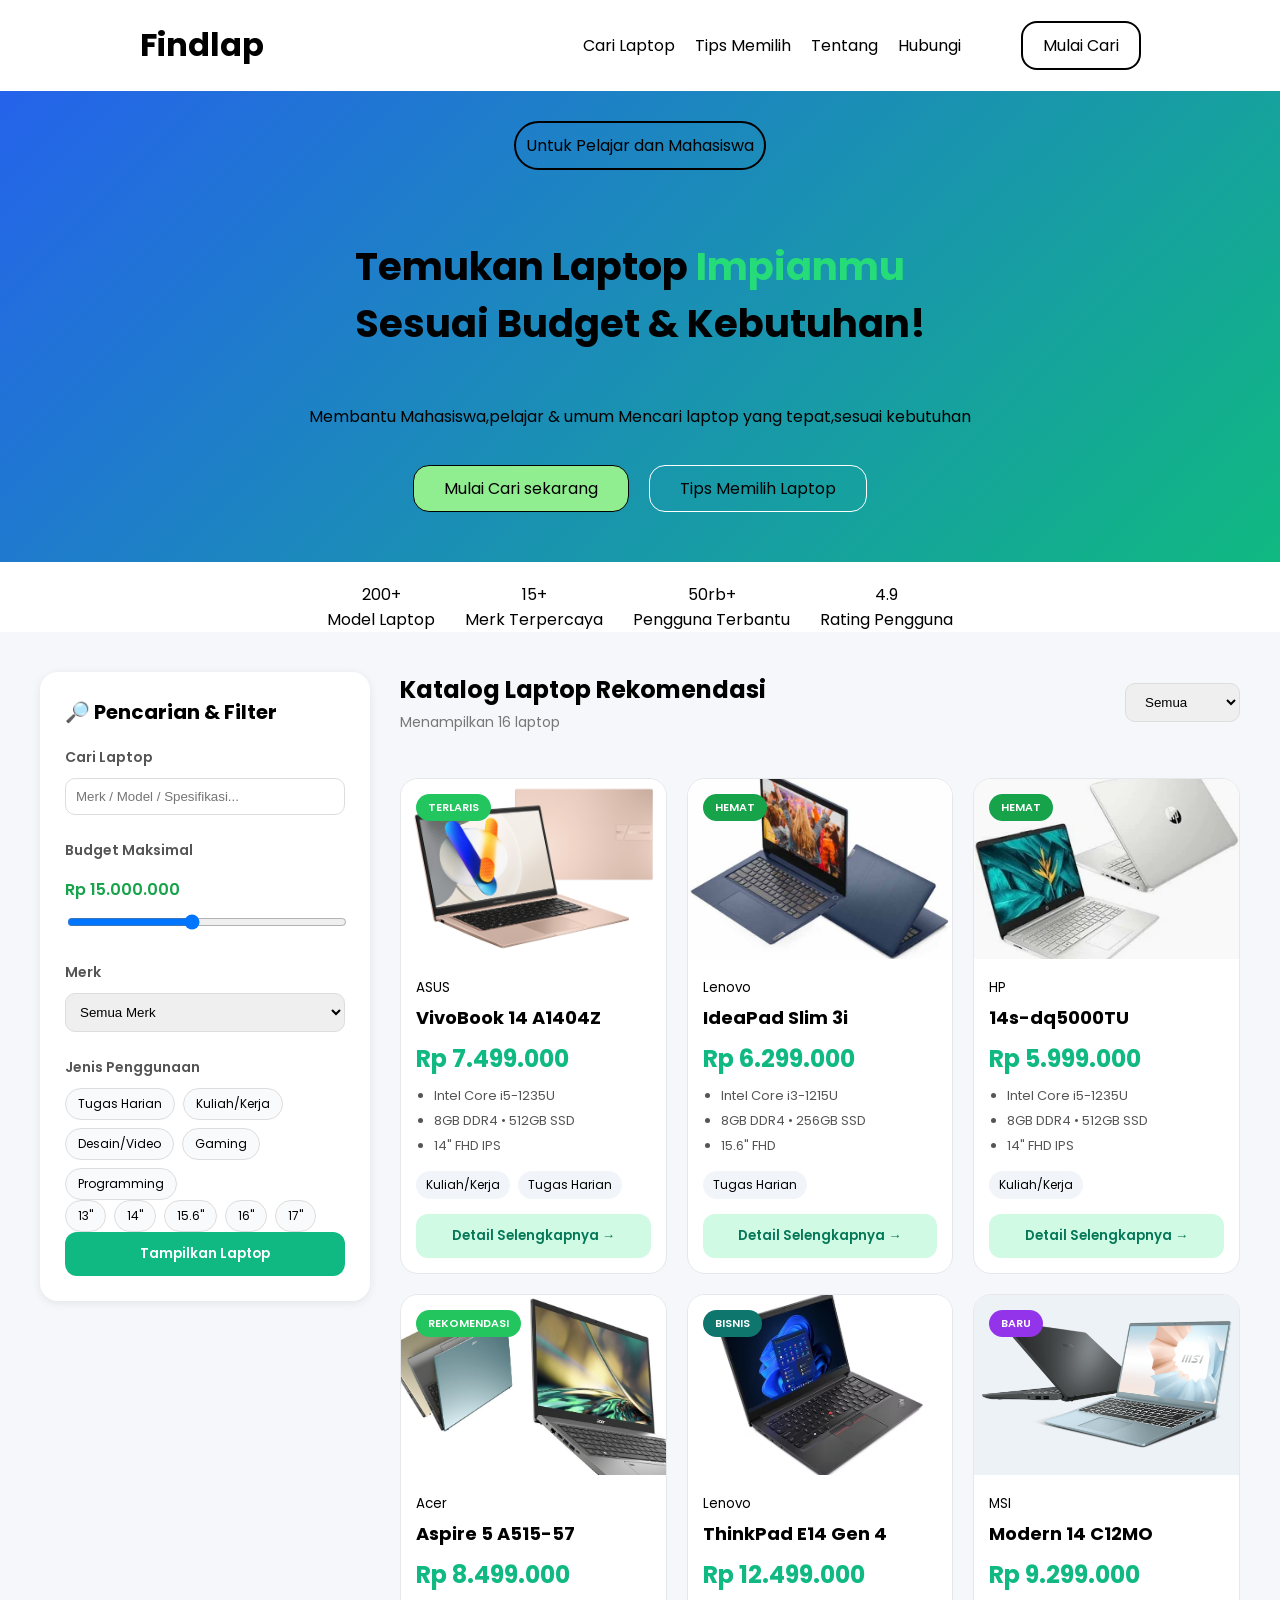
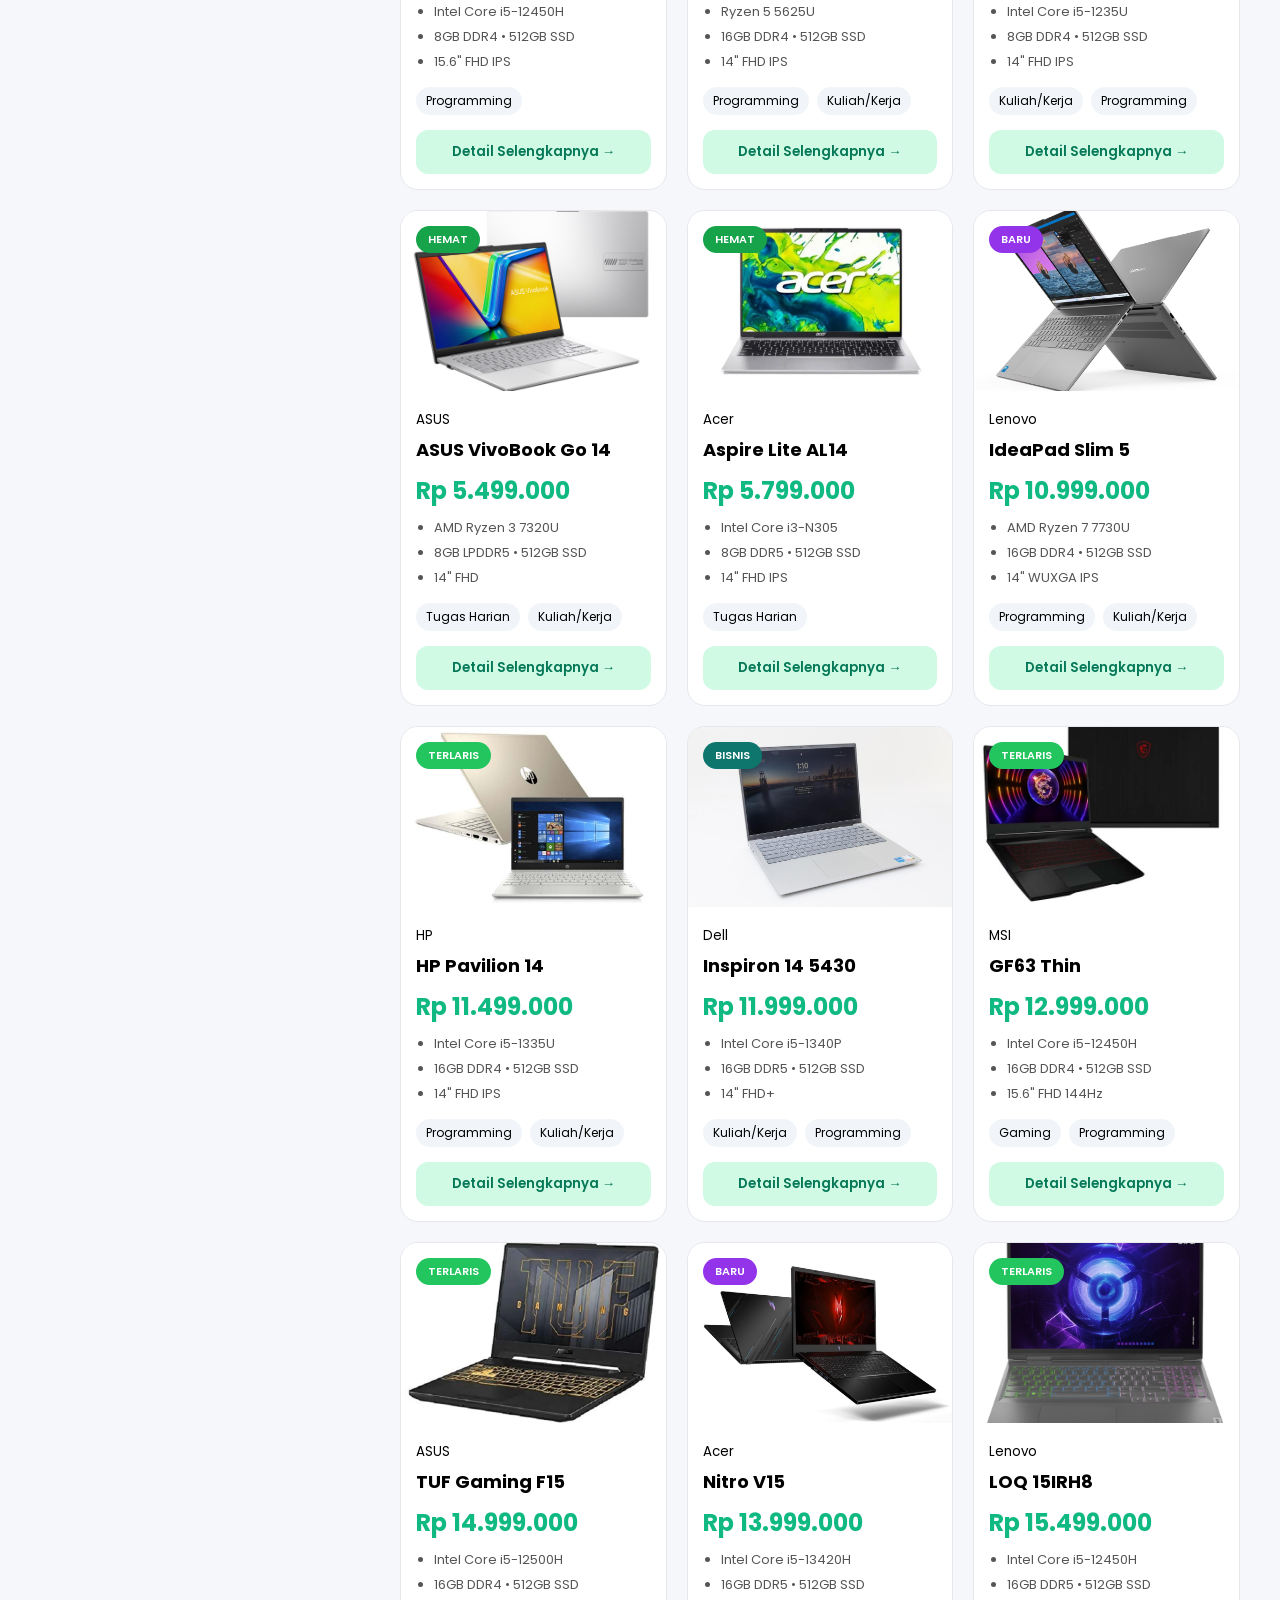
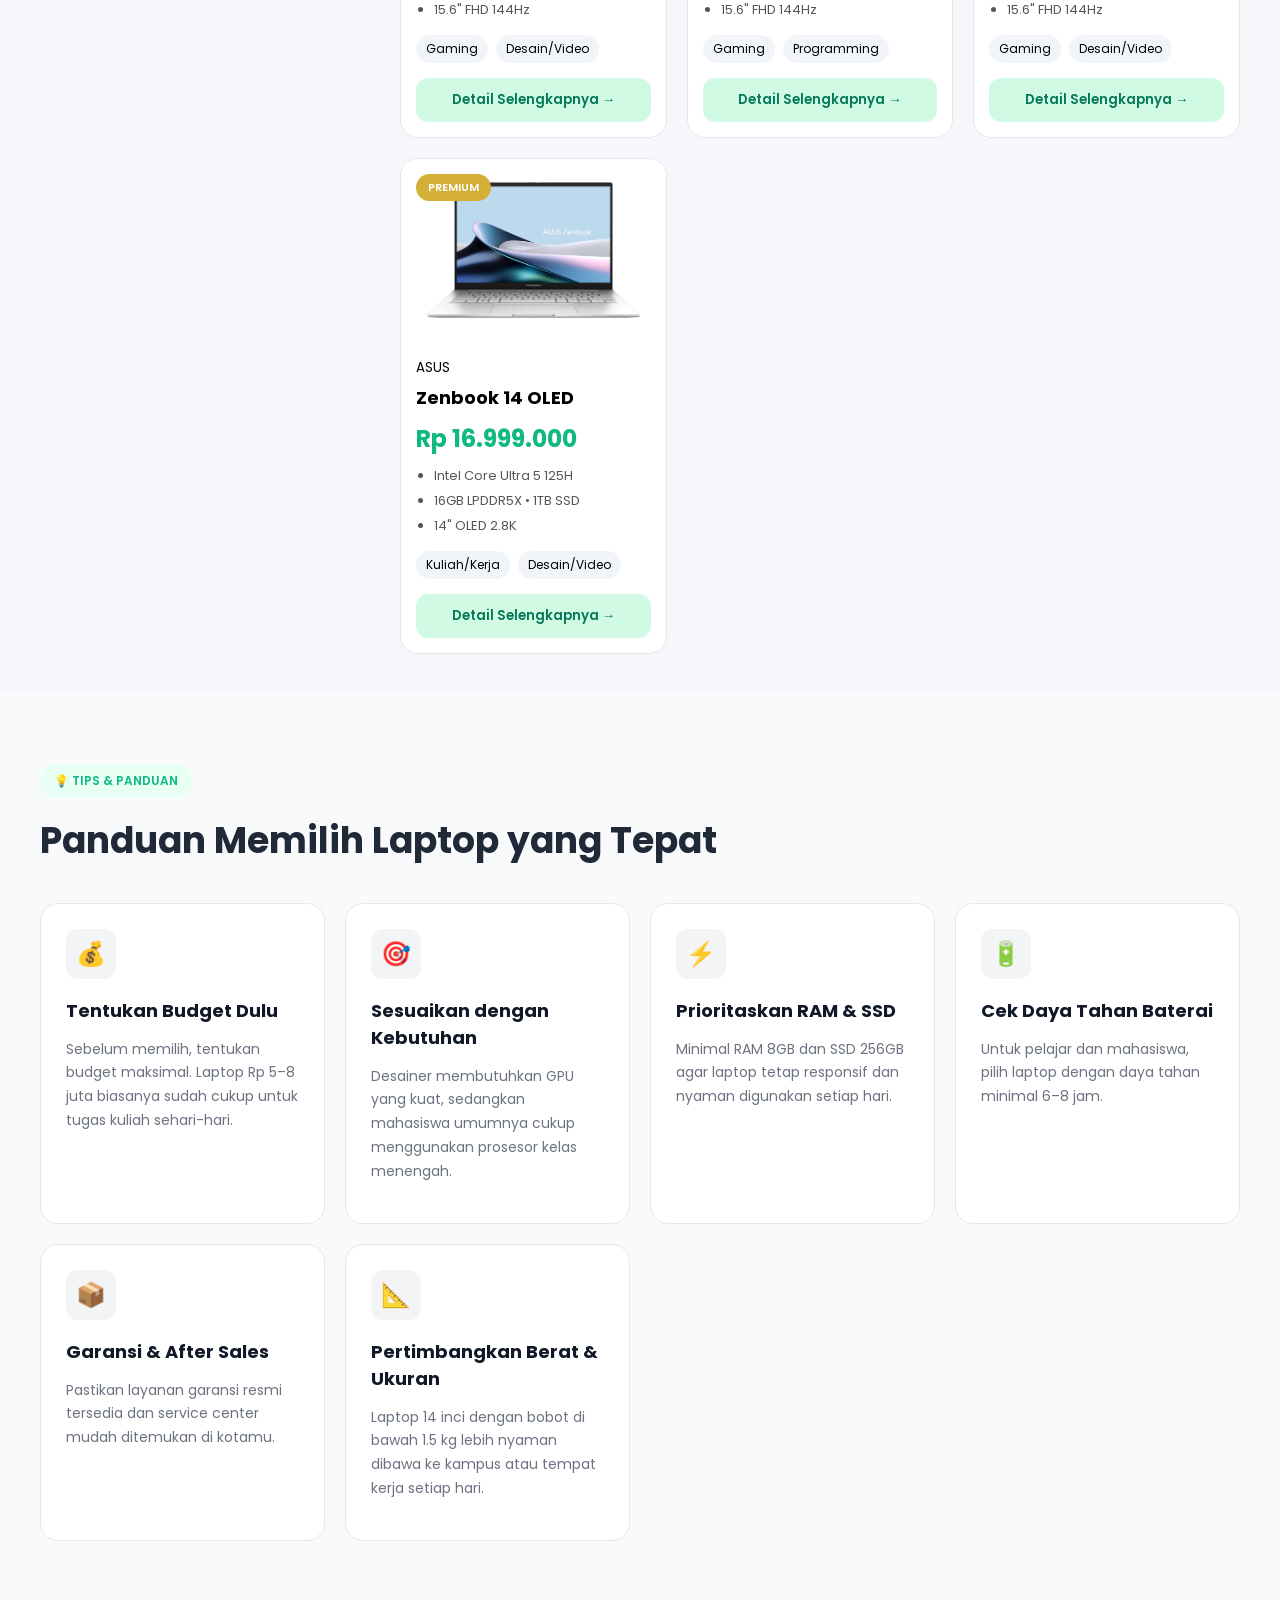
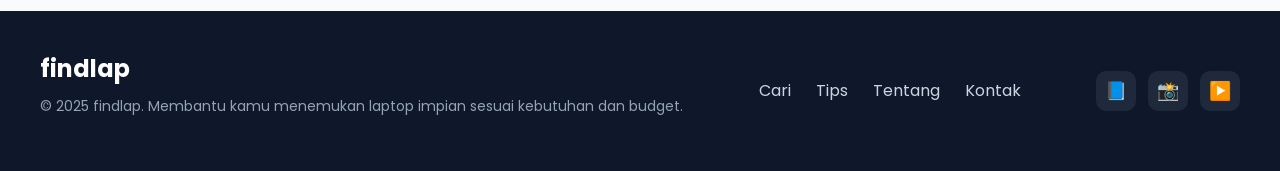
==== commit 72aabb0a: "edit dropdown badge filter" ====
--- a/index.html
+++ b/index.html
@@ -20,8 +20,8 @@
         <nav>
             <ul>
                 <li><a href="">Cari Laptop</a></li>
-                <li><a href="">Tips Memilih</a></li>
-                <li><a href="">Tentang</a></li>
+                <li><a href="#guide">Tips Memilih</a></li>
+                <li><a href="tentang.html">Tentang</a></li>
                 <li><a href="">Hubungi</a></li>
                 <li><a href="" class="btn">Mulai Cari</a></li>
             </ul>
@@ -167,31 +167,34 @@
                         </p>
                     </div>
 
-                    <select id="sortSelect" onchange="renderCards()">
-
-                        <option value="relevance">
-                            Paling Relevan
+                    <select id="badgeFilter" onchange="applyFilters()">
+
+                        <option value="">
+                            Semua
                         </option>
 
-                        <option value="price-asc">
-                            Harga Termurah
+                        <option value="hemat">
+                            HEMAT 
                         </option>
 
-                        <option value="price-desc">
-                            Harga Tertinggi
+                        <option value="bisnis">
+                            BISNIS
                         </option>
+                        <option value="premium">
+                            PREMIUM
+                        </option>
 
                     </select>
 
                 </div>
                 <div id="activeTags"></div>
-
+                <div id="emptyset"></div>
                 <div id="laptopGrid" class="laptop-grid"></div>
 
             </div>
         </section>
         <!-- PANDUAN MEMILIH LAPTOP -->
-        <section class="guide-section">
+        <section class="guide-section" id="guide">
 
             <div class="guide-header">
                 <span class="guide-label">💡 TIPS & PANDUAN</span>
--- a/assets/style.css
+++ b/assets/style.css
@@ -351,6 +351,16 @@
     cursor:pointer;
     font-family:'Poppins';
 }
+/* KETIKA LAPTOP TIDAK ADA YANG SESUAI FILTER */
+#emptyset{
+  margin: 20px 0;
+  padding: 15px 18px;
+  background: #fff7ed;
+  border: 1px solid #fed7aa;
+  border-radius: 12px;
+  color: #9a3412;
+  grid-column: 1 / -1; /* aman jika container grid */
+}
 
 /* BADGE */
 .badge{
@@ -379,6 +389,9 @@
 .baru{
     background:#9333ea;
 }
+.premium{
+    background: #D4AF37;
+}
 /* =========================
    PANDUAN MEMILIH LAPTOP
 ========================= */
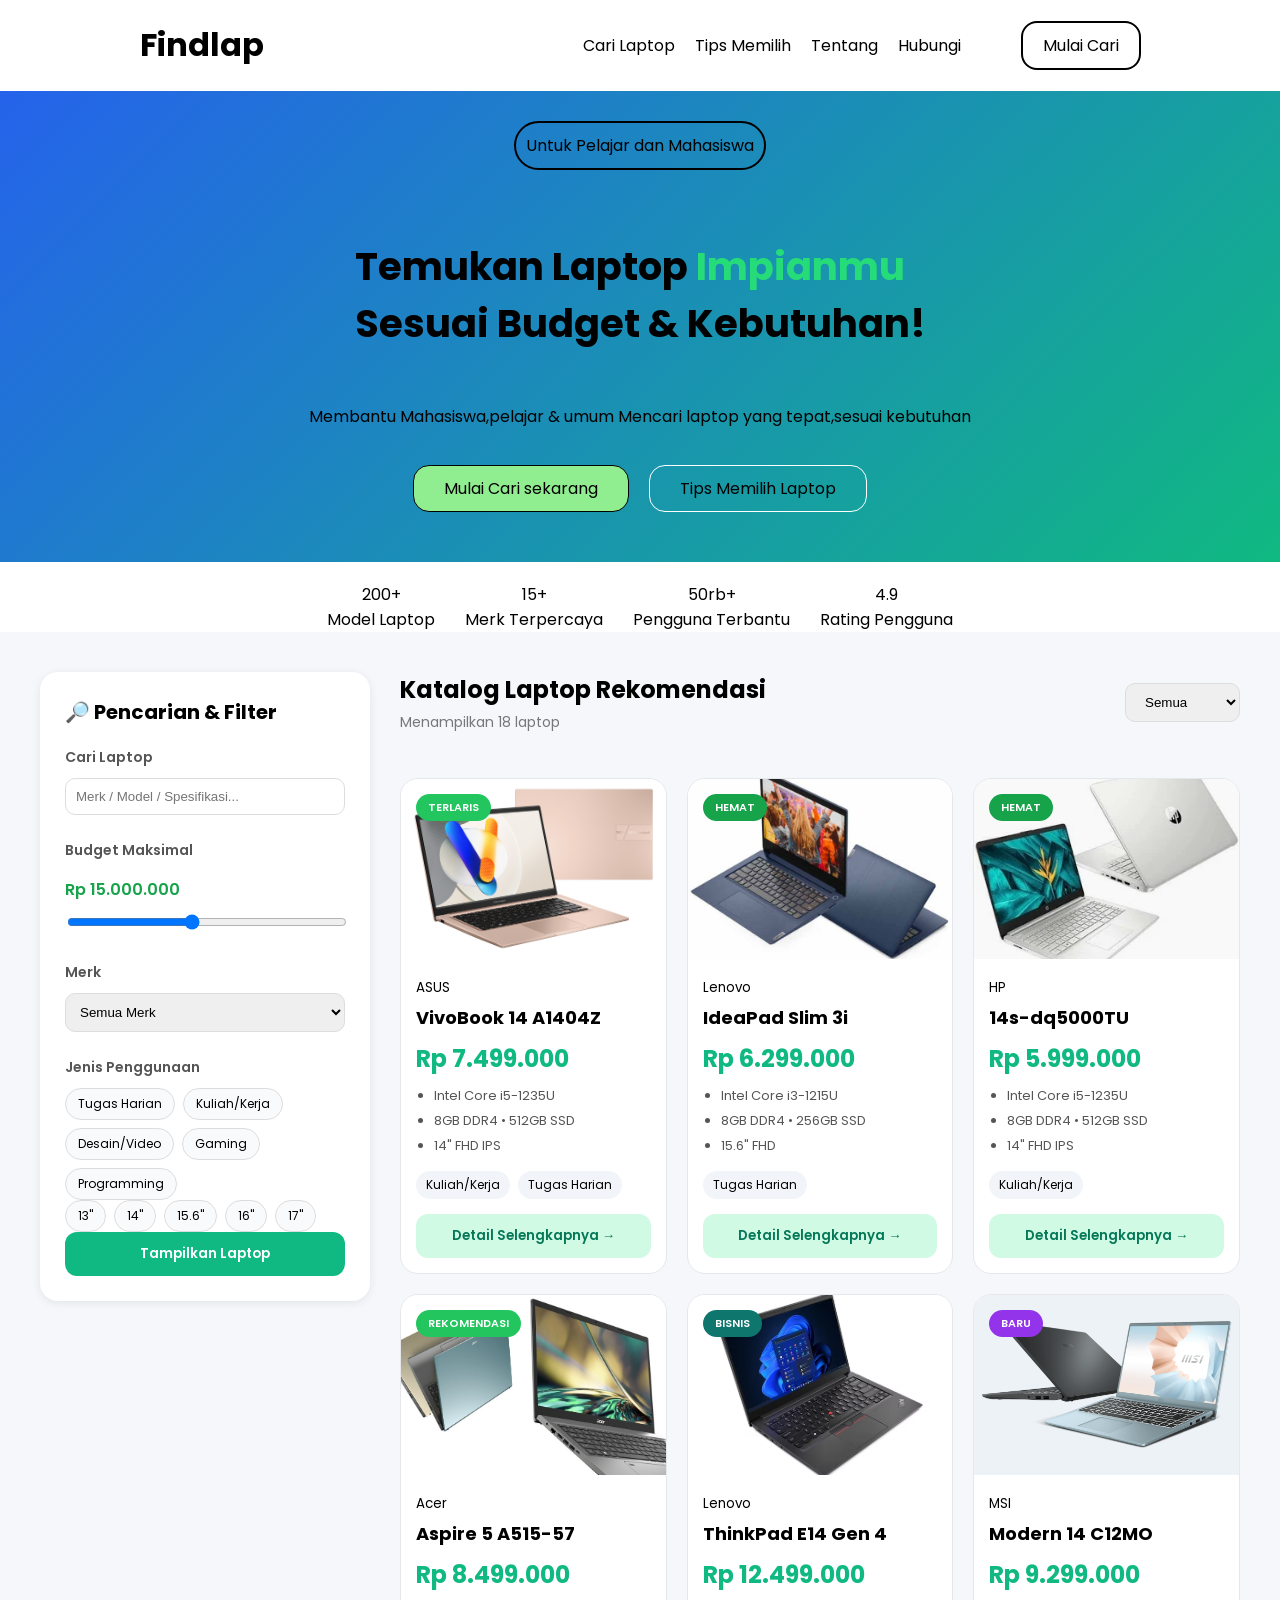
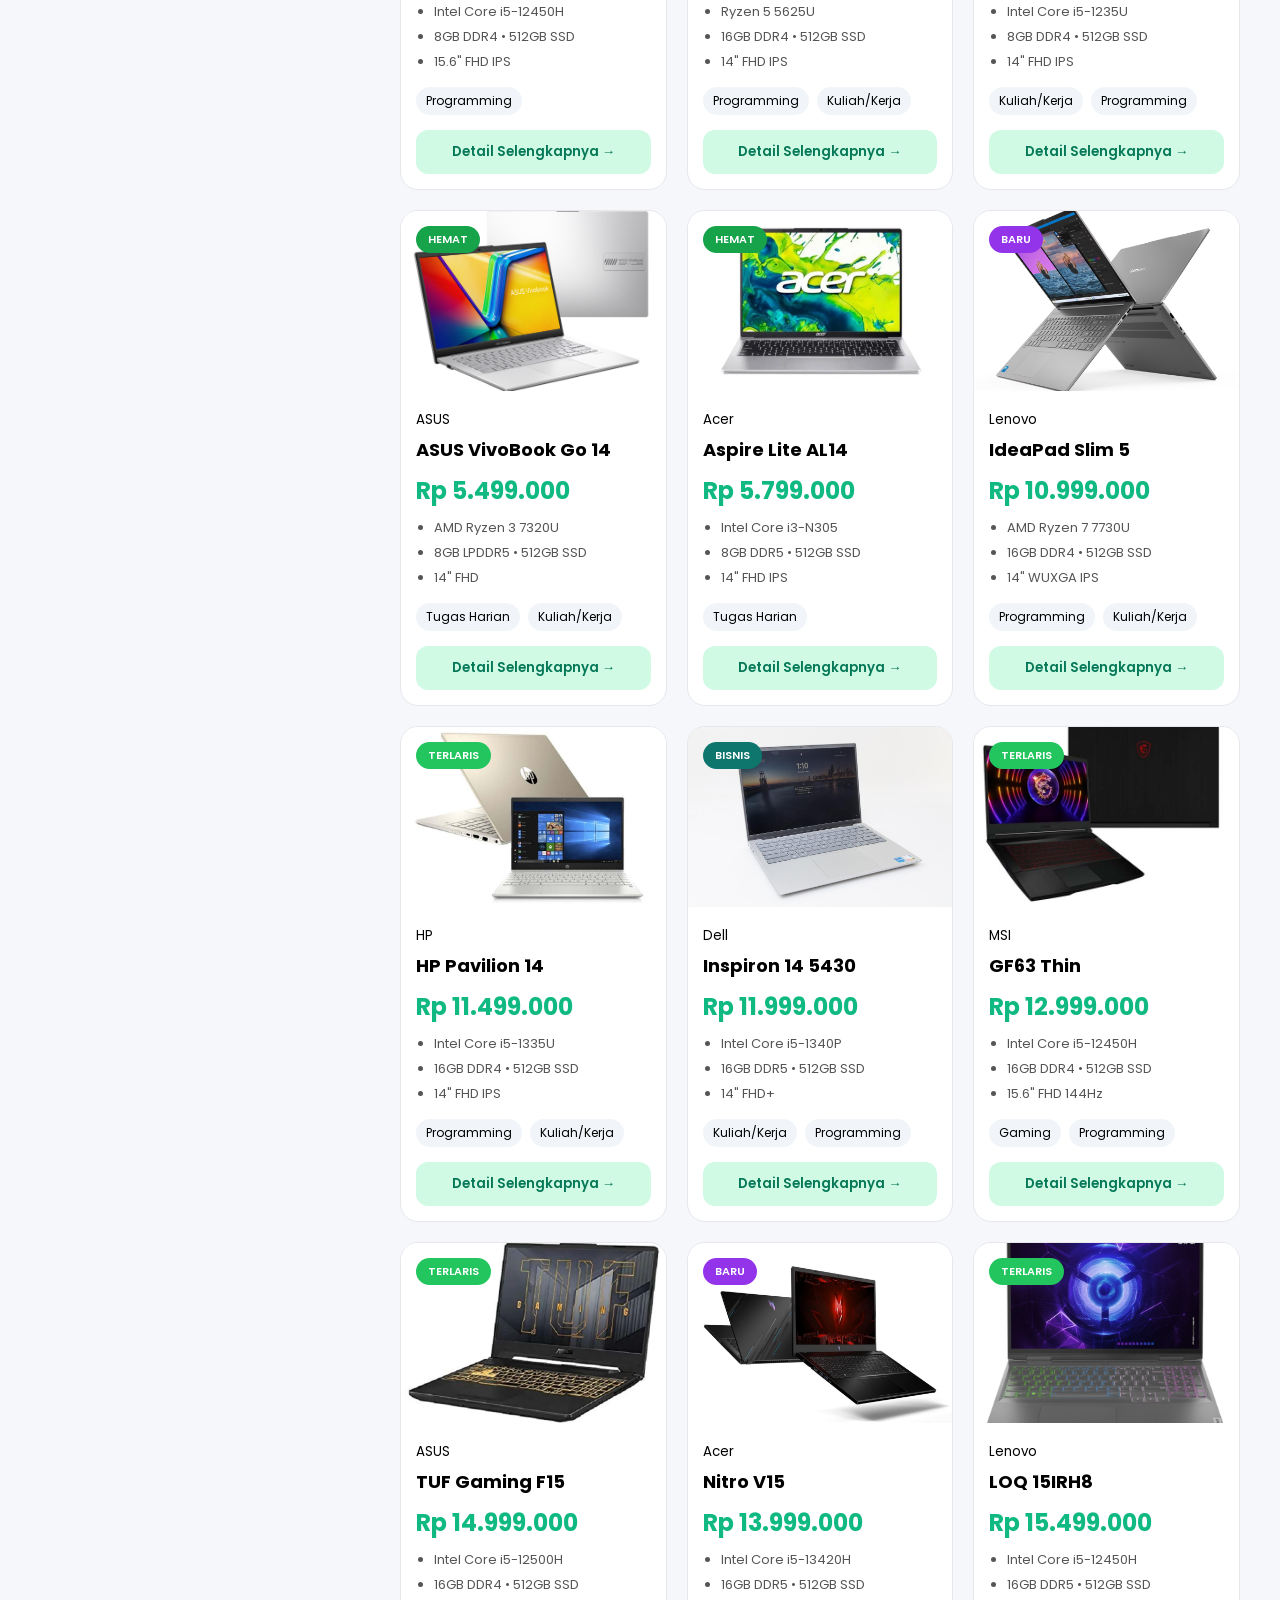
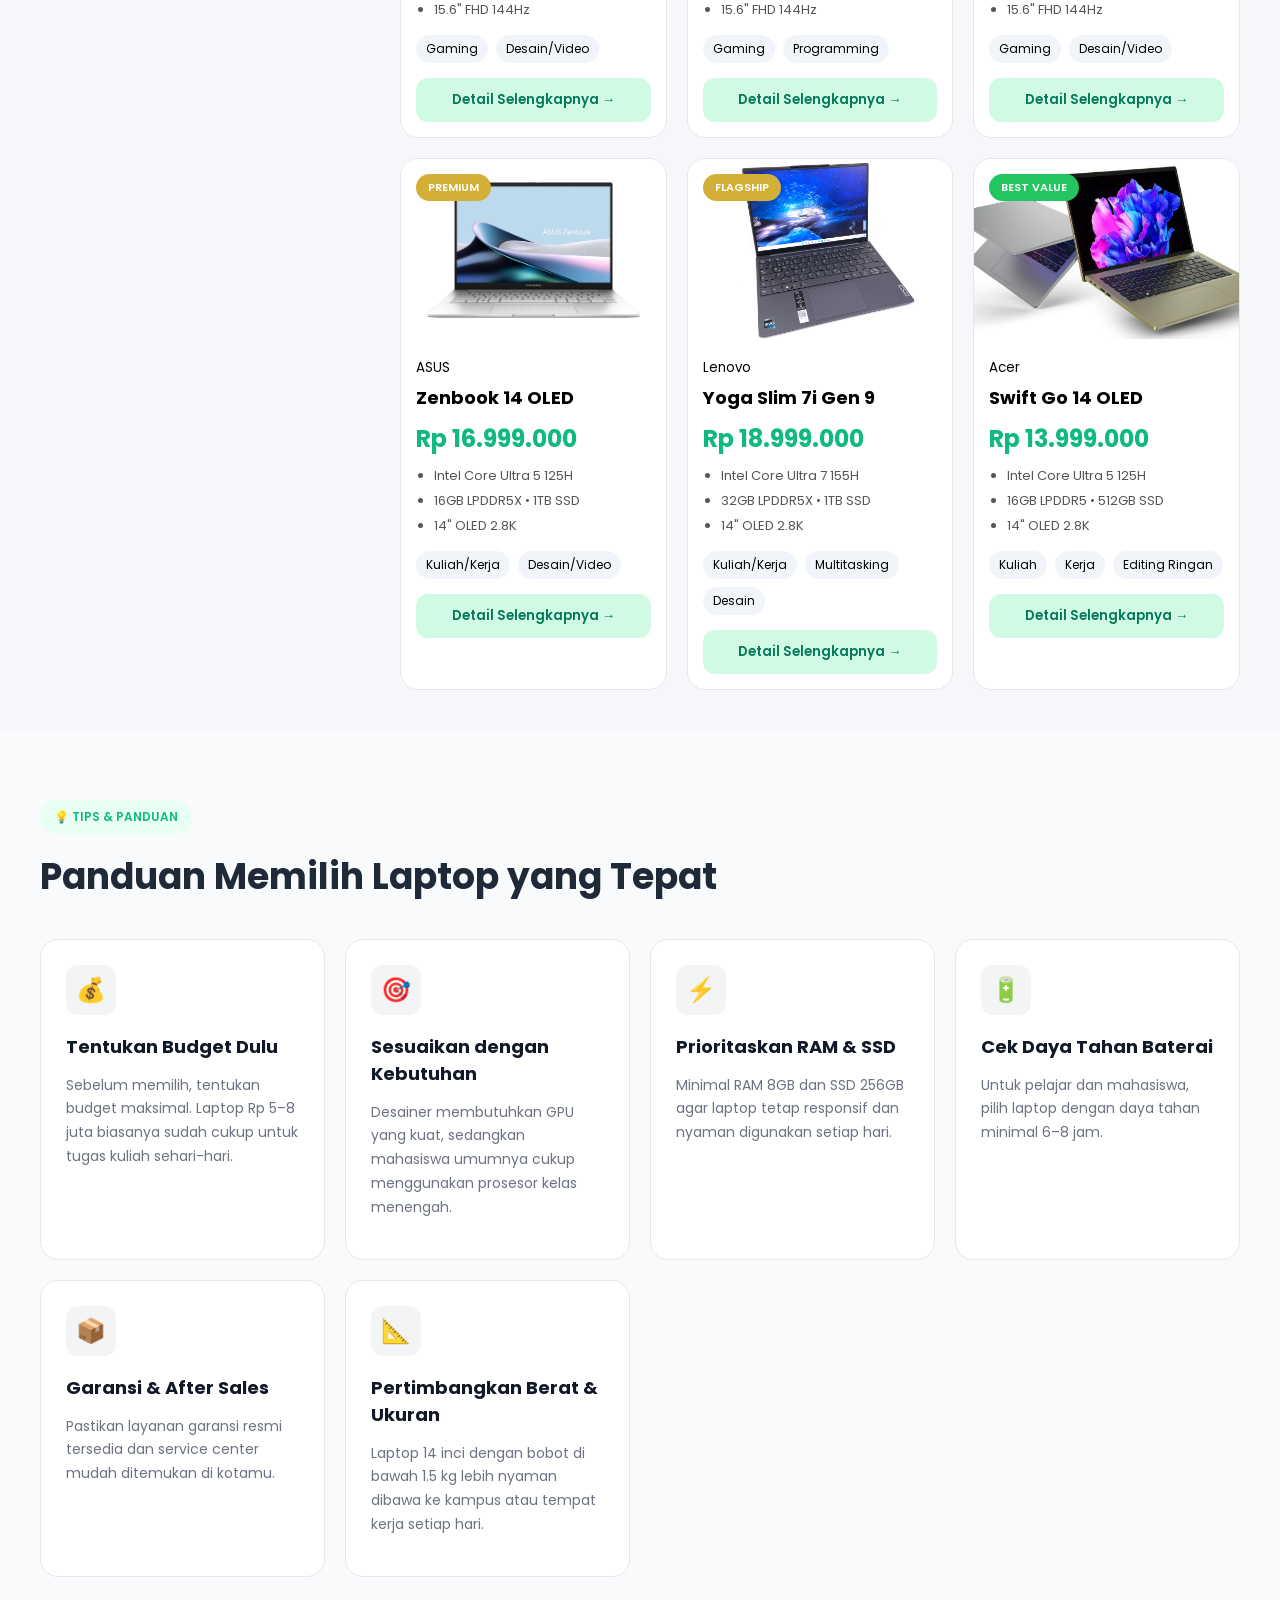
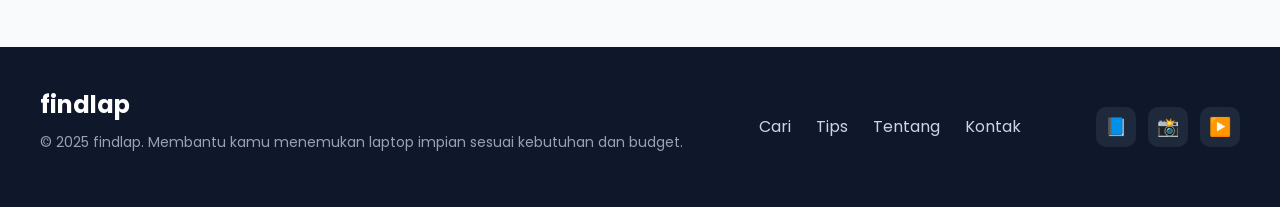
==== commit 55d2183f: "Menambahkan halaman kontak FindLap" ====
--- a/index.html
+++ b/index.html
@@ -22,7 +22,7 @@
                 <li><a href="">Cari Laptop</a></li>
                 <li><a href="#guide">Tips Memilih</a></li>
                 <li><a href="tentang.html">Tentang</a></li>
-                <li><a href="">Hubungi</a></li>
+                <li><a href="kontak.html">Hubungi</a></li>
                 <li><a href="" class="btn">Mulai Cari</a></li>
             </ul>
 
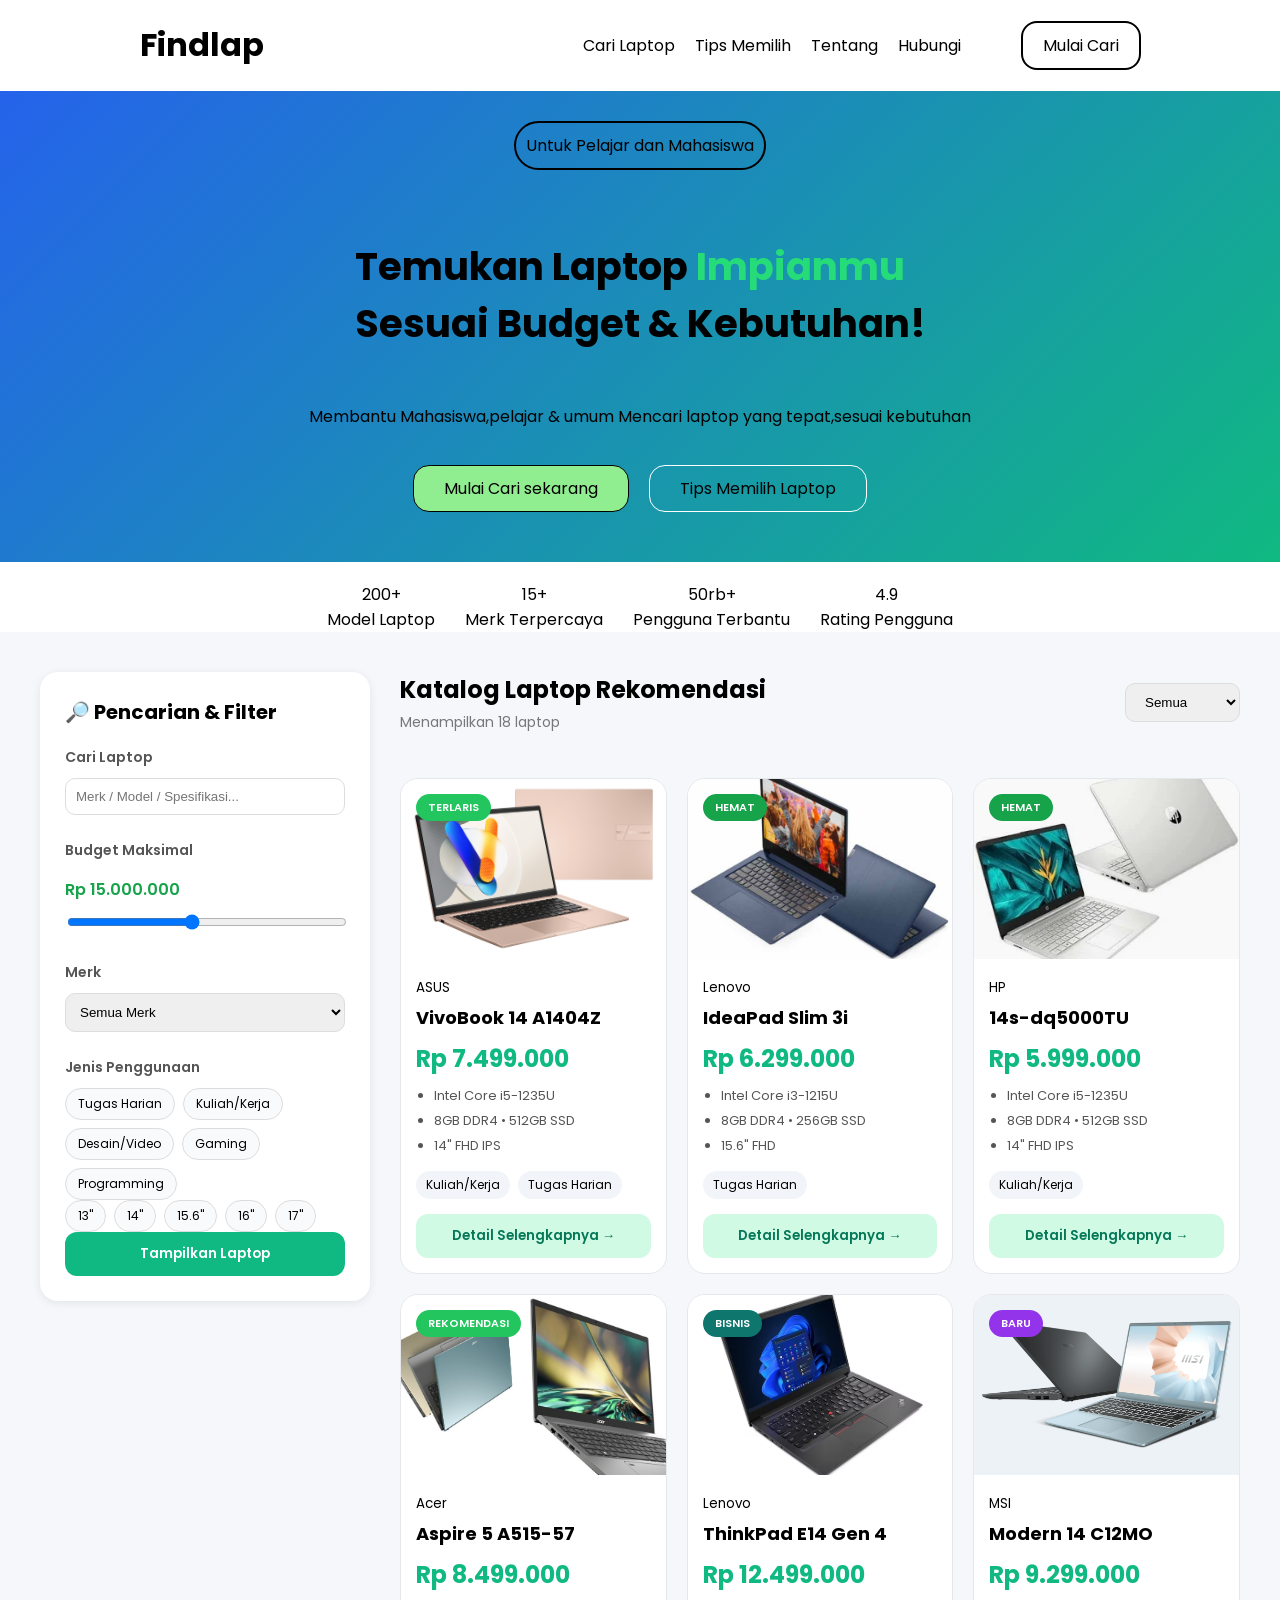
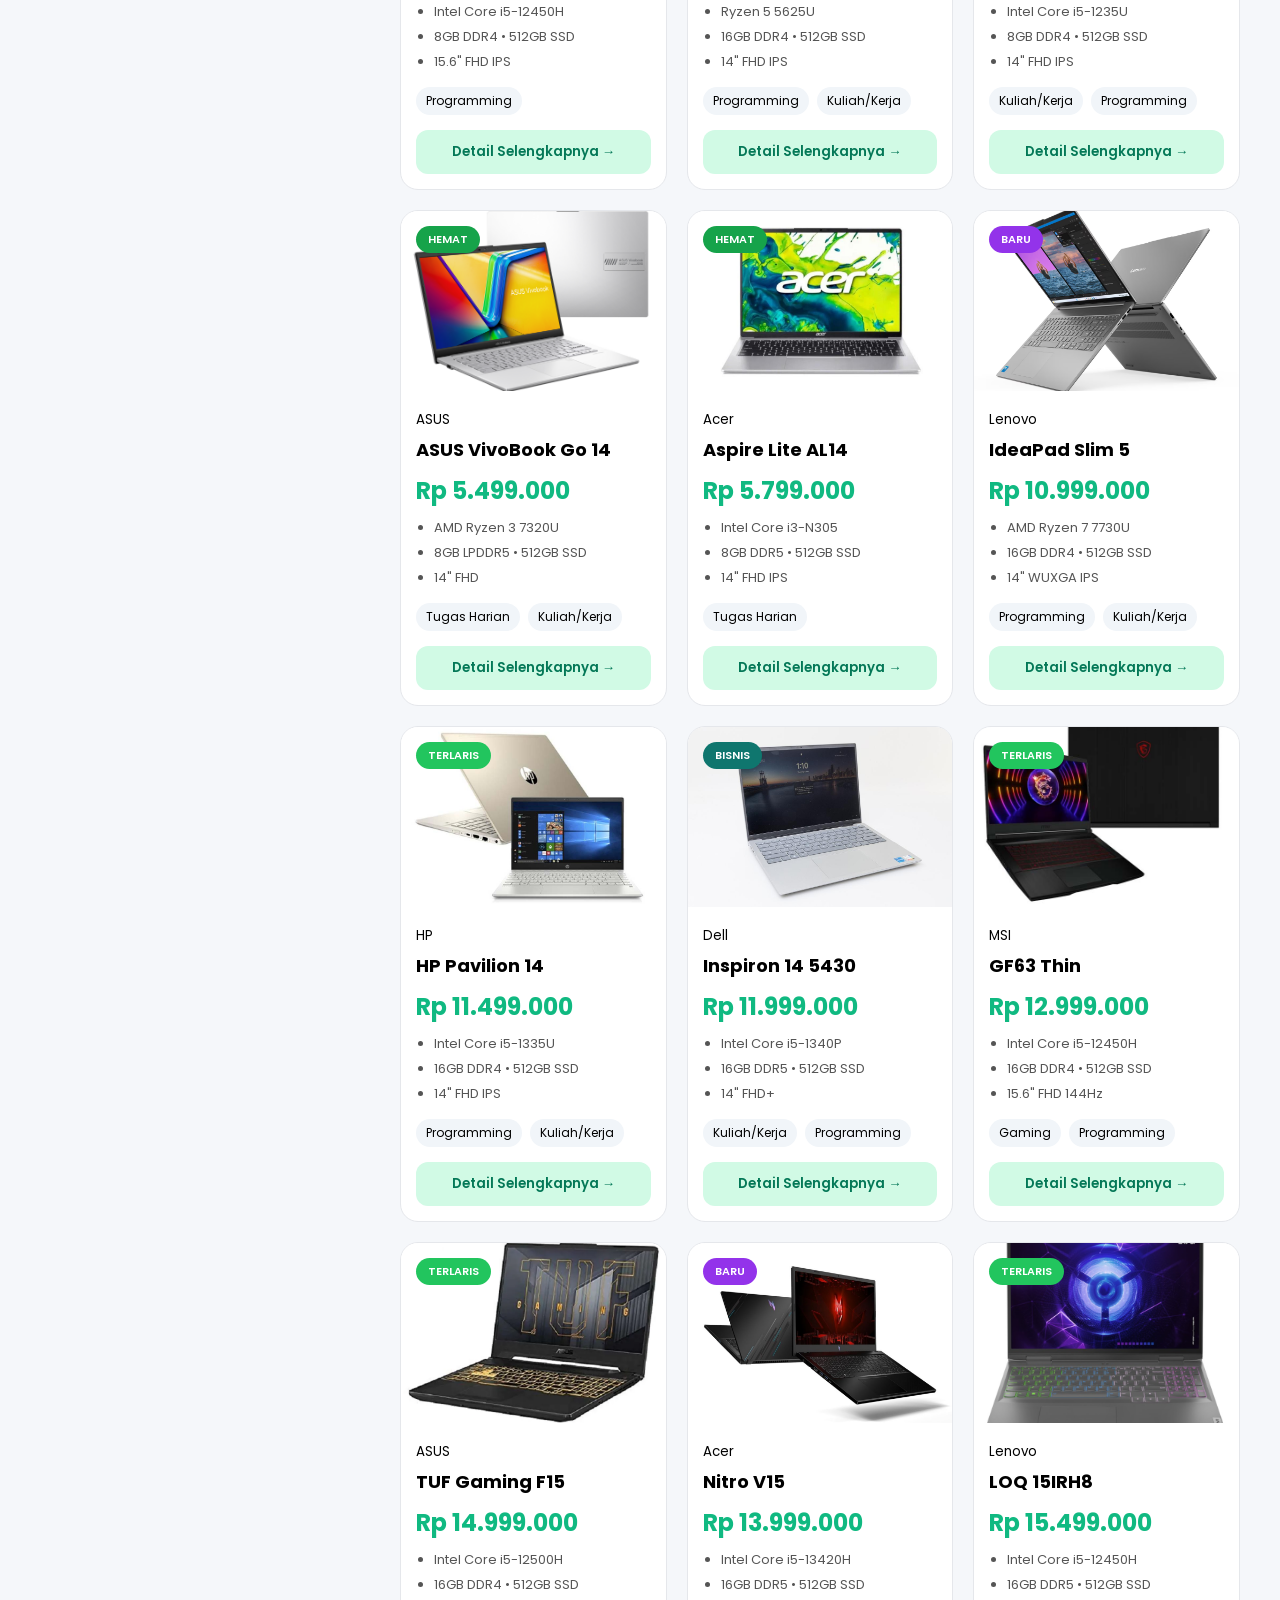
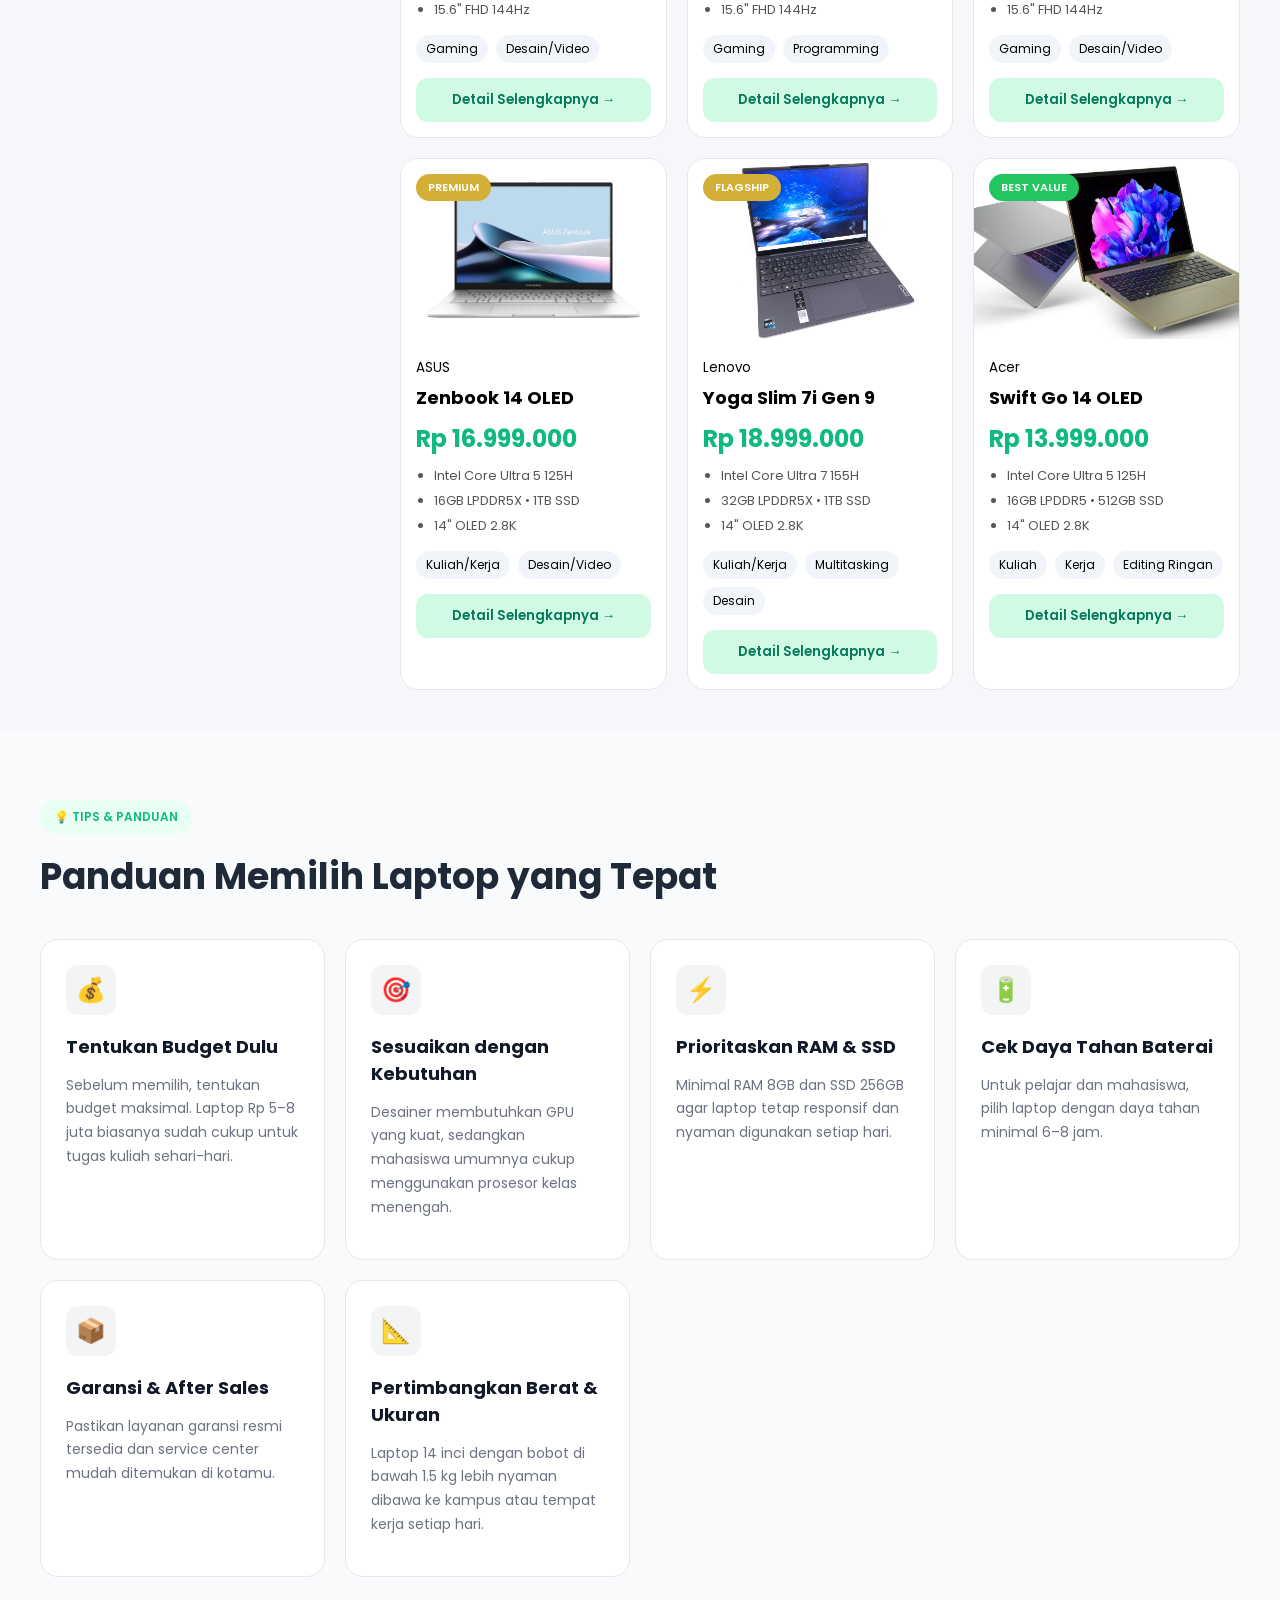
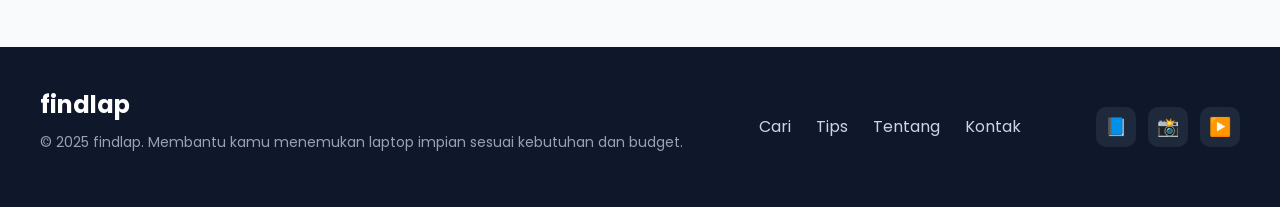
==== commit 46af753c: "feat: update routing link" ====
--- a/index.html
+++ b/index.html
@@ -16,14 +16,14 @@
 <body>
     <!-- BAGIAN NAVBAR-->
     <header>
-        <h1>Findlap</h1>
+        <a href="index.html"><h1>Findlap</h1></a>
         <nav>
             <ul>
-                <li><a href="">Cari Laptop</a></li>
+                <li><a href="#katalog">Cari Laptop</a></li>
                 <li><a href="#guide">Tips Memilih</a></li>
                 <li><a href="tentang.html">Tentang</a></li>
                 <li><a href="kontak.html">Hubungi</a></li>
-                <li><a href="" class="btn">Mulai Cari</a></li>
+                <li><a href="#katalog" class="btn">Mulai Cari</a></li>
             </ul>
 
         </nav>
@@ -38,8 +38,8 @@
                 Sesuai Budget & Kebutuhan!</h1>
             <p class="deskripsi">Membantu Mahasiswa,pelajar & umum Mencari laptop yang tepat,sesuai kebutuhan</p>
             <div class="button">
-                <a href="" class="mulai">Mulai Cari sekarang</a></button>
-                <a href="" class="pilih">Tips Memilih Laptop</a>
+                <a href="#katalog" class="mulai">Mulai Cari sekarang</a></button>
+                <a href="#guide" class="pilih">Tips Memilih Laptop</a>
             </div>
         </section>
         <!-- BAGIAN STATISTIK -->
@@ -62,7 +62,7 @@
             </div>
         </section>
         <!-- SIDEBAR FILTER -->
-        <section class="catalog">
+        <section class="catalog" id="katalog">
             <aside class="filter-sidebar">
                 <h3>🔎 Pencarian & Filter</h3>
 
@@ -283,10 +283,10 @@
             </div>
 
             <div class="footer-menu">
-                <a href="#">Cari</a>
-                <a href="#">Tips</a>
-                <a href="#">Tentang</a>
-                <a href="#">Kontak</a>
+                <a href="#katalog">Cari</a>
+                <a href="#guide">Tips</a>
+                <a href="tentang.html">Tentang</a>
+                <a href="kontak.html">Kontak</a>
             </div>
 
             <div class="footer-social">
--- a/assets/style.css
+++ b/assets/style.css
@@ -15,6 +15,7 @@
         }
         a{
             color: black;
+            text-decoration: none;
         }
         button a{
             text-decoration: none;
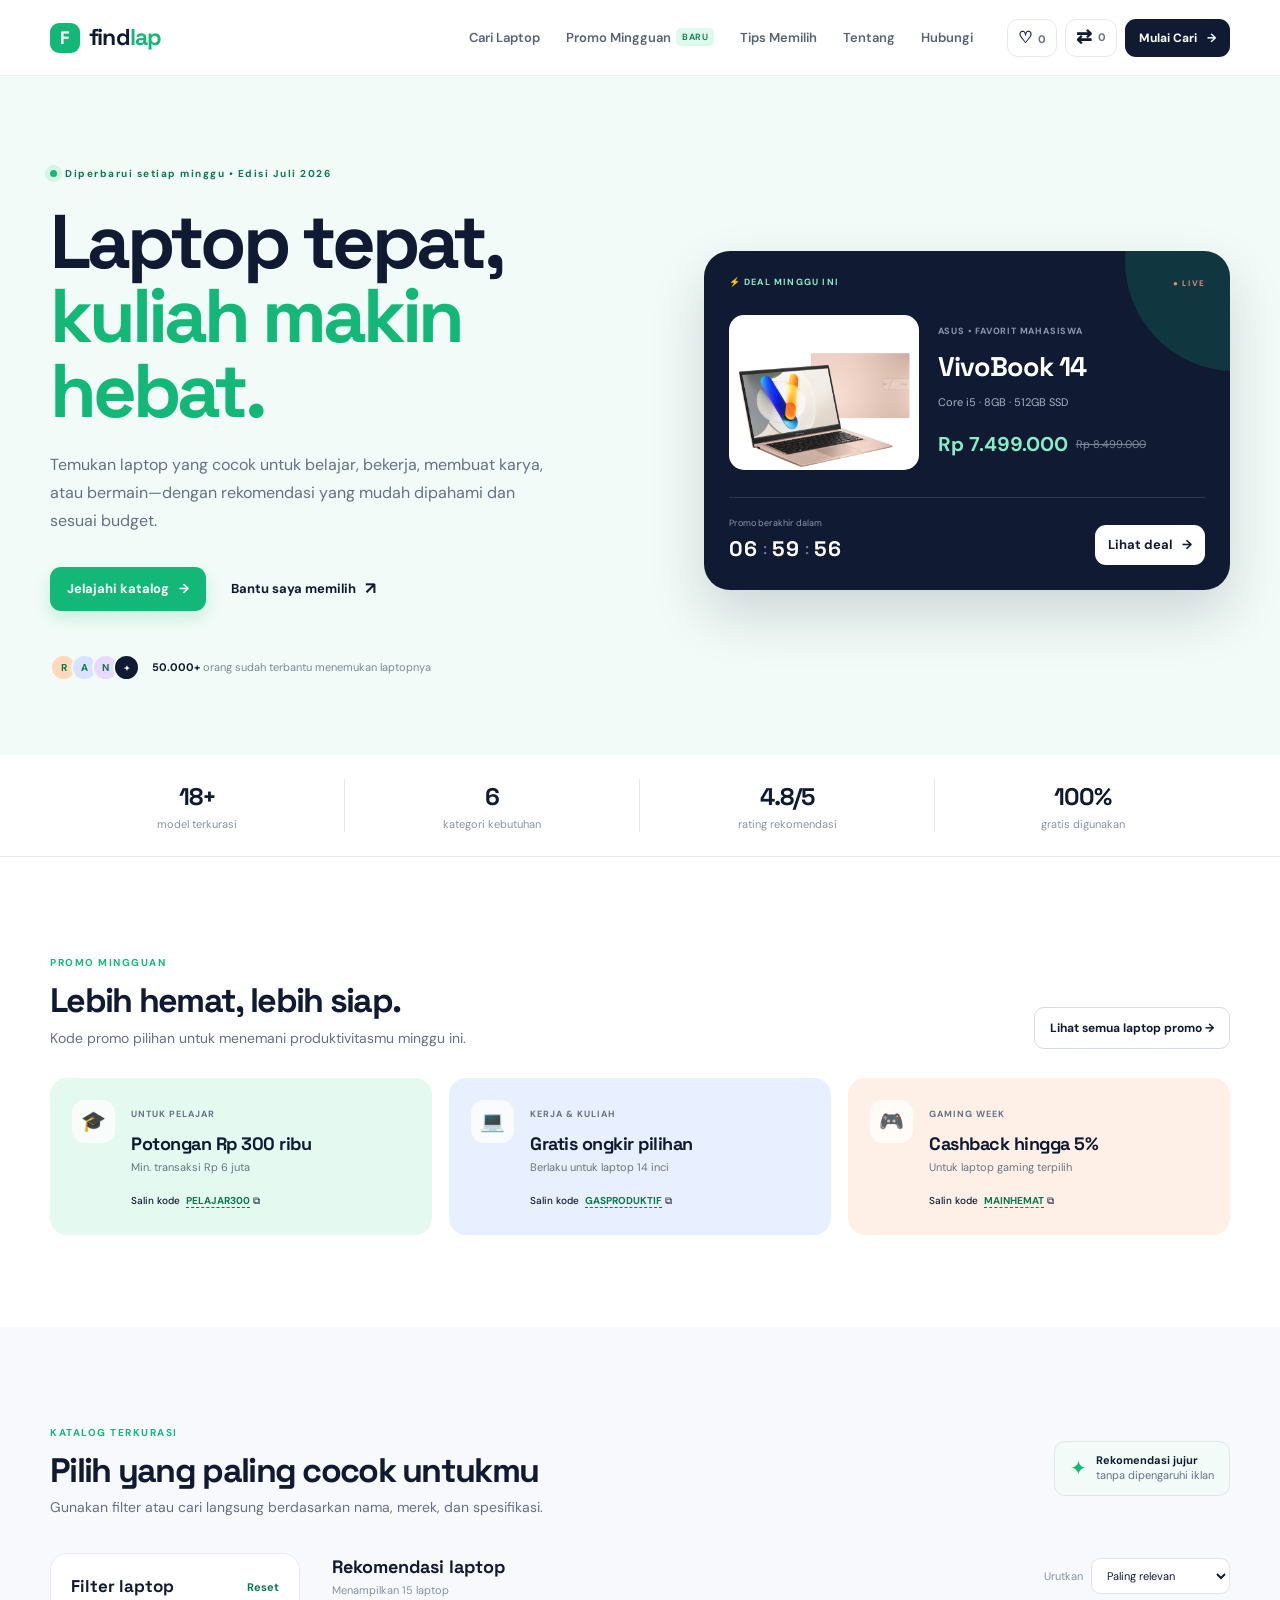
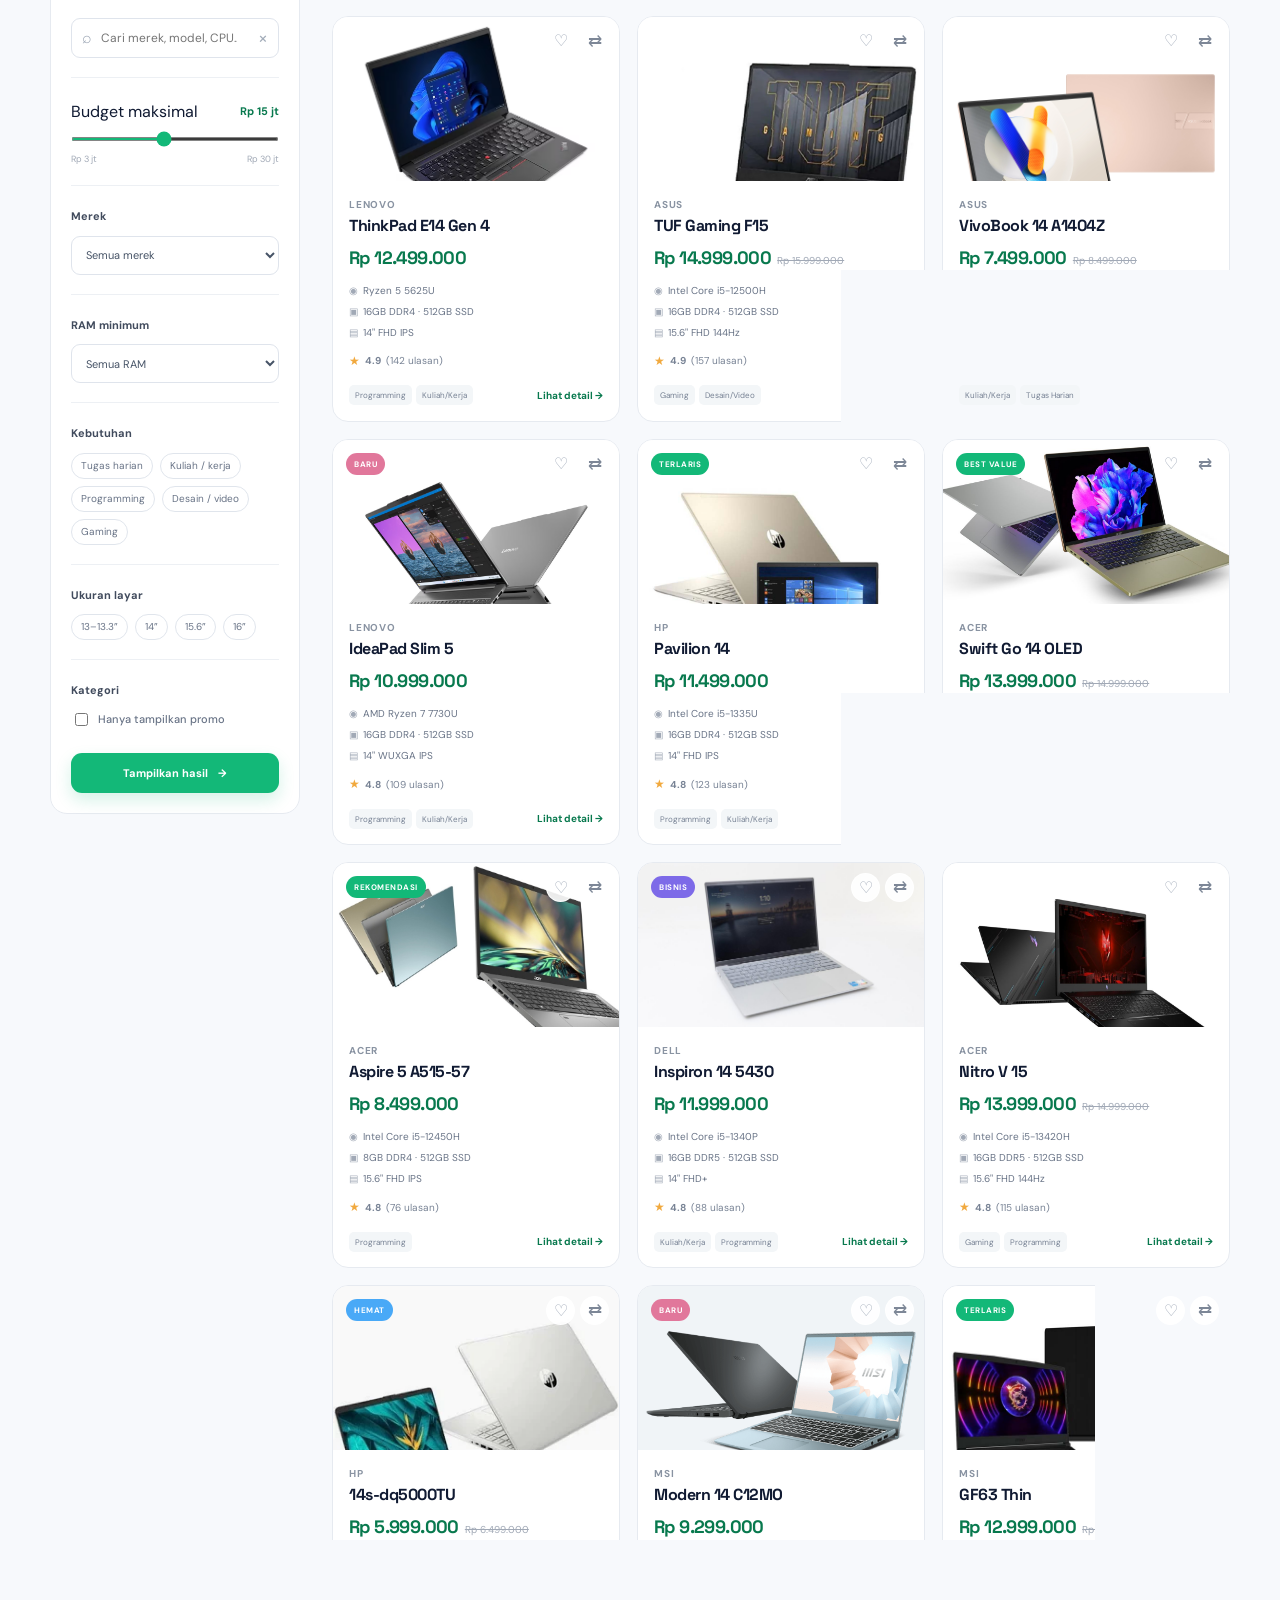
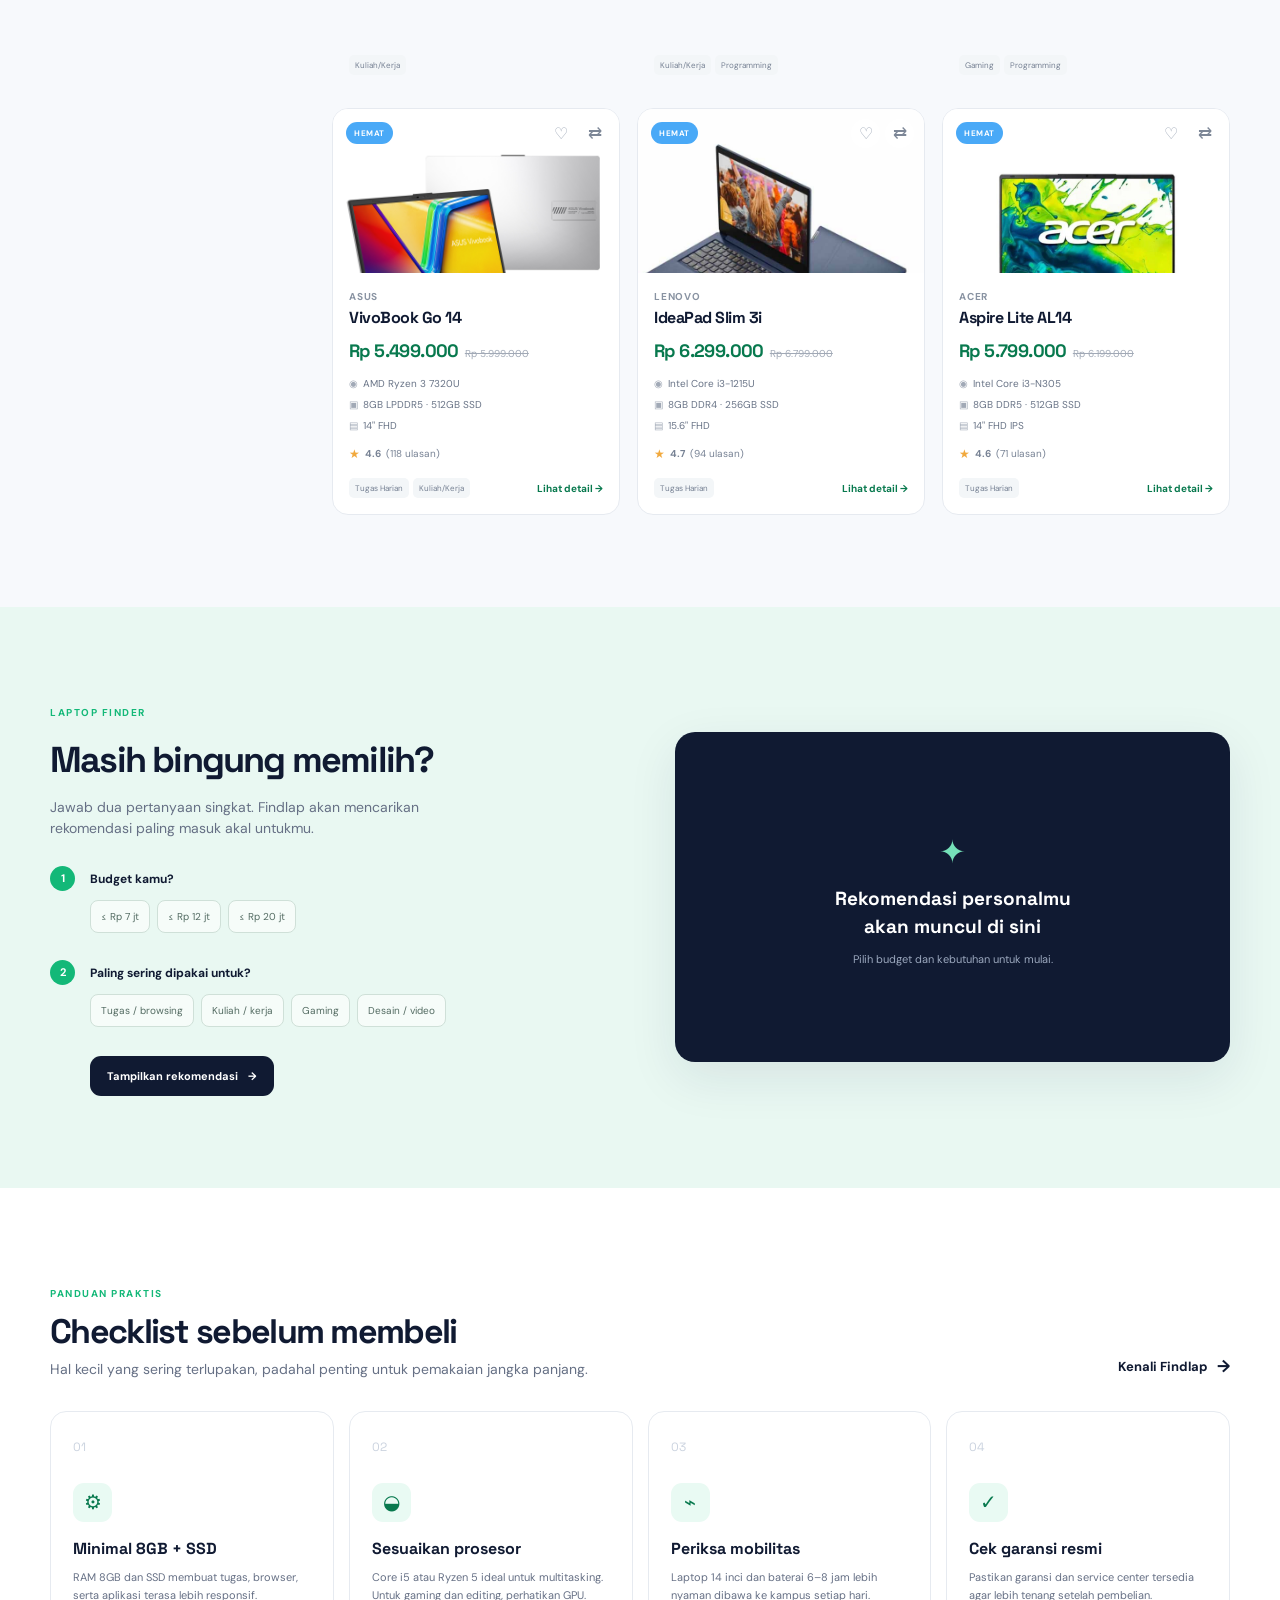
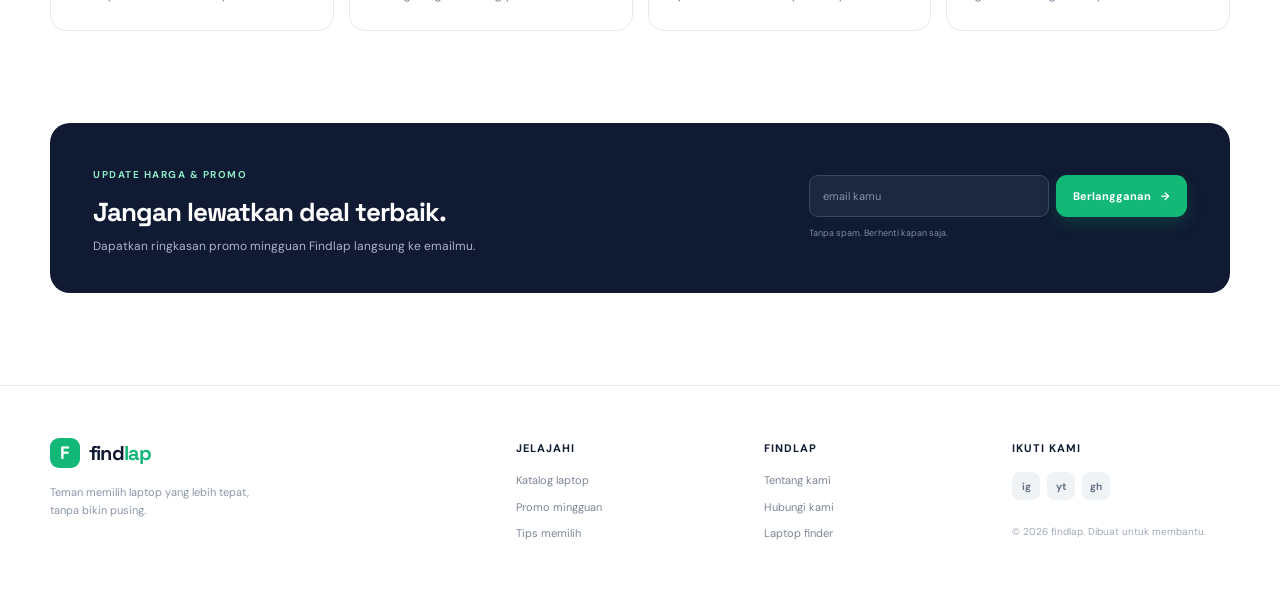
==== commit 140b711d: "Update Findlap website and organize assets" ====
--- a/index.html
+++ b/index.html
@@ -1,307 +1,98 @@
-<!DOCTYPE html>
-<html lang="en">
+<!doctype html>
+<html lang="id">
+<head>
+  <meta charset="UTF-8">
+  <meta name="viewport" content="width=device-width, initial-scale=1.0">
+  <meta name="description" content="Findlap membantu kamu menemukan laptop yang tepat sesuai kebutuhan dan budget.">
+  <title>Findlap — Cari Laptop Sesuai Kebutuhan</title>
+  <link rel="stylesheet" href="assets/css/style.css">
+</head>
+<body>
+  <header class="site-header">
+    <div class="container nav-wrap">
+      <a class="brand" href="index.html" aria-label="Findlap beranda"><span class="brand-mark">F</span><span>find<span>lap</span></span></a>
+      <button class="menu-toggle" id="menuToggle" aria-label="Buka menu" aria-expanded="false">☰</button>
+      <nav class="main-nav" id="mainNav" aria-label="Navigasi utama">
+        <a href="#katalog">Cari Laptop</a>
+        <a href="#promo">Promo Mingguan <span class="nav-new">Baru</span></a>
+        <a href="#guide">Tips Memilih</a>
+        <a href="tentang.html">Tentang</a>
+        <a href="kontak.html">Hubungi</a>
+      </nav>
+      <div class="nav-actions">
+        <button class="icon-button" id="favoritesButton" type="button" aria-label="Buka laptop tersimpan">♡ <span id="favoriteCount">0</span></button>
+        <button class="icon-button compare-nav-button" id="compareNavButton" type="button" aria-label="Buka perbandingan">⇄ <span id="compareCount">0</span></button>
+        <a class="button button-dark nav-cta" href="#katalog">Mulai Cari <span>→</span></a>
+      </div>
+    </div>
+  </header>
 
-<head>
-    <meta charset="UTF-8">
-    <meta name="viewport" content="width=device-width, initial-scale=1.0">
-    <title>findlap</title>
-    <link rel="preconnect" href="https://fonts.googleapis.com">
-    <link rel="preconnect" href="https://fonts.gstatic.com" crossorigin>
-    <link
-        href="https://fonts.googleapis.com/css2?family=Poppins:ital,wght@0,100;0,200;0,300;0,400;0,500;0,600;0,700;0,800;0,900;1,100;1,200;1,300;1,400;1,500;1,600;1,700;1,800;1,900&family=Ubuntu:ital,wght@0,300;0,400;0,500;0,700;1,300;1,400;1,500;1,700&display=swap"
-        rel="stylesheet">
-    <link rel="stylesheet" href="assets/style.css">
-</head>
+  <main>
+    <section class="hero">
+      <div class="container hero-grid">
+        <div class="hero-copy">
+          <div class="eyebrow"><span class="live-dot"></span> Diperbarui setiap minggu • Edisi Juli 2026</div>
+          <h1>Laptop tepat,<br><em>kuliah makin hebat.</em></h1>
+          <p class="hero-text">Temukan laptop yang cocok untuk belajar, bekerja, membuat karya, atau bermain—dengan rekomendasi yang mudah dipahami dan sesuai budget.</p>
+          <div class="hero-actions">
+            <a href="#katalog" class="button button-primary">Jelajahi katalog <span>→</span></a>
+            <a href="#finder" class="text-link">Bantu saya memilih <span>↗</span></a>
+          </div>
+          <div class="hero-proof"><div class="avatar-stack"><span>R</span><span>A</span><span>N</span><span>+</span></div><p><strong>50.000+</strong> orang sudah terbantu menemukan laptopnya</p></div>
+        </div>
+        <div class="hero-offer">
+          <div class="offer-top"><span class="offer-label">⚡ DEAL MINGGU INI</span><span class="offer-live">● LIVE</span></div>
+          <div class="offer-product"><div class="offer-image"><img src="assets/images/vivobooka14.jpg" alt="ASUS VivoBook 14"></div><div><p class="offer-brand">ASUS • FAVORIT MAHASISWA</p><h2>VivoBook 14</h2><p class="offer-spec">Core i5 · 8GB · 512GB SSD</p><div class="offer-price"><strong>Rp 7.499.000</strong><del>Rp 8.499.000</del></div></div></div>
+          <div class="offer-bottom"><div><small>Promo berakhir dalam</small><div class="countdown" id="countdown"><b>00</b><span>:</span><b>00</b><span>:</span><b>00</b></div></div><button type="button" class="button button-light" data-detail-id="1">Lihat deal <span>→</span></button></div>
+        </div>
+      </div>
+    </section>
 
-<body>
-    <!-- BAGIAN NAVBAR-->
-    <header>
-        <a href="index.html"><h1>Findlap</h1></a>
-        <nav>
-            <ul>
-                <li><a href="#katalog">Cari Laptop</a></li>
-                <li><a href="#guide">Tips Memilih</a></li>
-                <li><a href="tentang.html">Tentang</a></li>
-                <li><a href="kontak.html">Hubungi</a></li>
-                <li><a href="#katalog" class="btn">Mulai Cari</a></li>
-            </ul>
+    <section class="stats-strip"><div class="container stats-grid"><div><strong>18+</strong><span>model terkurasi</span></div><div><strong>6</strong><span>kategori kebutuhan</span></div><div><strong>4.8/5</strong><span>rating rekomendasi</span></div><div><strong>100%</strong><span>gratis digunakan</span></div></div></section>
 
-        </nav>
-    </header>
+    <section class="promo-section section" id="promo">
+      <div class="container">
+        <div class="section-heading promo-heading"><div><span class="section-kicker">PROMO MINGGUAN</span><h2>Lebih hemat, lebih siap.</h2><p>Kode promo pilihan untuk menemani produktivitasmu minggu ini.</p></div><button class="outline-button" type="button" id="showPromoProducts">Lihat semua laptop promo <span>→</span></button></div>
+        <div class="promo-grid">
+          <article class="promo-card promo-green"><div class="promo-icon">🎓</div><div><span class="promo-tag">UNTUK PELAJAR</span><h3>Potongan Rp 300 ribu</h3><p>Min. transaksi Rp 6 juta</p><button type="button" class="coupon-button" data-coupon="PELAJAR300">Salin kode <strong>PELAJAR300</strong> ⧉</button></div></article>
+          <article class="promo-card promo-blue"><div class="promo-icon">💻</div><div><span class="promo-tag">KERJA & KULIAH</span><h3>Gratis ongkir pilihan</h3><p>Berlaku untuk laptop 14 inci</p><button type="button" class="coupon-button" data-coupon="GASPRODUKTIF">Salin kode <strong>GASPRODUKTIF</strong> ⧉</button></div></article>
+          <article class="promo-card promo-orange"><div class="promo-icon">🎮</div><div><span class="promo-tag">GAMING WEEK</span><h3>Cashback hingga 5%</h3><p>Untuk laptop gaming terpilih</p><button type="button" class="coupon-button" data-coupon="MAINHEMAT">Salin kode <strong>MAINHEMAT</strong> ⧉</button></div></article>
+        </div>
+      </div>
+    </section>
 
-    <!-- BAGIAN ISI -->
-    <main>
-        <!-- HERO SECTION -->
-        <section class="hero">
-            <p class="judul">Untuk Pelajar dan Mahasiswa</p>
-            <h1>Temukan Laptop <span>Impianmu</span><br>
-                Sesuai Budget & Kebutuhan!</h1>
-            <p class="deskripsi">Membantu Mahasiswa,pelajar & umum Mencari laptop yang tepat,sesuai kebutuhan</p>
-            <div class="button">
-                <a href="#katalog" class="mulai">Mulai Cari sekarang</a></button>
-                <a href="#guide" class="pilih">Tips Memilih Laptop</a>
-            </div>
-        </section>
-        <!-- BAGIAN STATISTIK -->
-        <section class="stats">
-            <div class="stat-item">
-                <p>200+</p>
-                <p>Model Laptop</p>
-            </div>
-            <div class="stat-item">
-                <p>15+</p>
-                <p>Merk Terpercaya</p>
-            </div>
-            <div class="stat-item">
-                <p>50rb+</p>
-                <p>Pengguna Terbantu</p>
-            </div>
-            <div class="stat-item">
-                <p>4.9</p>
-                <p>Rating Pengguna</p>
-            </div>
-        </section>
-        <!-- SIDEBAR FILTER -->
-        <section class="catalog" id="katalog">
-            <aside class="filter-sidebar">
-                <h3>🔎 Pencarian & Filter</h3>
+    <section class="catalog-section section" id="katalog">
+      <div class="container">
+        <div class="section-heading catalog-intro"><div><span class="section-kicker">KATALOG TERKURASI</span><h2>Pilih yang paling cocok untukmu</h2><p>Gunakan filter atau cari langsung berdasarkan nama, merek, dan spesifikasi.</p></div><div class="catalog-note"><span>✦</span><p><strong>Rekomendasi jujur</strong><br>tanpa dipengaruhi iklan</p></div></div>
+        <div class="catalog-layout">
+          <aside class="filter-panel" aria-label="Filter katalog">
+            <div class="filter-title"><h3>Filter laptop</h3><button type="button" id="resetFilters" class="reset-button">Reset</button></div>
+            <label class="search-box"><span>⌕</span><input id="searchInput" type="search" placeholder="Cari merek, model, CPU..." autocomplete="off"><button type="button" id="clearSearch" aria-label="Hapus pencarian">×</button></label>
+            <div class="filter-block"><div class="label-row"><label for="budgetSlider">Budget maksimal</label><strong id="budgetDisplay">Rp 15 jt</strong></div><input id="budgetSlider" type="range" min="3000000" max="30000000" step="500000" value="15000000"><div class="range-hints"><span>Rp 3 jt</span><span>Rp 30 jt</span></div></div>
+            <div class="filter-block"><label for="brandFilter">Merek</label><select id="brandFilter"><option value="">Semua merek</option><option>ASUS</option><option>Lenovo</option><option>HP</option><option>Acer</option><option>MSI</option><option>Dell</option></select></div>
+            <div class="filter-block"><label for="ramFilter">RAM minimum</label><select id="ramFilter"><option value="">Semua RAM</option><option value="8">8GB atau lebih</option><option value="16">16GB atau lebih</option><option value="32">32GB atau lebih</option></select></div>
+            <div class="filter-block"><div class="filter-label">Kebutuhan</div><div class="chip-list" id="useChips"><button type="button" class="chip" data-value="Tugas Harian">Tugas harian</button><button type="button" class="chip" data-value="Kuliah/Kerja">Kuliah / kerja</button><button type="button" class="chip" data-value="Programming">Programming</button><button type="button" class="chip" data-value="Desain/Video">Desain / video</button><button type="button" class="chip" data-value="Gaming">Gaming</button></div></div>
+            <div class="filter-block"><div class="filter-label">Ukuran layar</div><div class="chip-list" id="screenChips"><button type="button" class="chip" data-value="13">13–13.3”</button><button type="button" class="chip" data-value="14">14”</button><button type="button" class="chip" data-value="15.6">15.6”</button><button type="button" class="chip" data-value="16">16”</button></div></div>
+            <div class="filter-block"><div class="filter-label">Kategori</div><label class="check-row"><input type="checkbox" id="promoOnly"> <span>Hanya tampilkan promo</span></label></div>
+            <button type="button" class="button button-primary filter-submit" id="applyFilterButton">Tampilkan hasil <span>→</span></button>
+          </aside>
+          <div class="catalog-content"><div class="catalog-toolbar"><div><h3>Rekomendasi laptop</h3><p id="resultCount">Menampilkan 18 laptop</p></div><label class="sort-control"><span>Urutkan</span><select id="sortSelect"><option value="recommended">Paling relevan</option><option value="price-low">Harga terendah</option><option value="price-high">Harga tertinggi</option><option value="rating">Rating tertinggi</option><option value="name">Nama A–Z</option></select></label></div><div id="activeTags" class="active-tags"></div><div id="laptopGrid" class="laptop-grid"></div><div id="emptyset" class="empty-state" hidden><span>⌕</span><h3>Belum ada yang cocok</h3><p>Coba naikkan budget atau kurangi filter yang dipilih.</p><button type="button" class="outline-button" id="emptyReset">Reset semua filter</button></div></div>
+        </div>
+      </div>
+    </section>
 
-                <!-- Cari Laptop -->
-                <div class="filter-group">
-                    <label>Cari Laptop</label>
-                    <input type="text" id="searchInput" placeholder="Merk / Model / Spesifikasi..."
-                        oninput="applyFilters()">
-                </div>
+    <section class="finder-section section" id="finder"><div class="container finder-grid"><div><span class="section-kicker">LAPTOP FINDER</span><h2>Masih bingung memilih?</h2><p>Jawab dua pertanyaan singkat. Findlap akan mencarikan rekomendasi paling masuk akal untukmu.</p><div class="finder-step"><span>1</span><div><strong>Budget kamu?</strong><div class="finder-options" id="finderBudget"><button type="button" data-value="7000000">≤ Rp 7 jt</button><button type="button" data-value="12000000">≤ Rp 12 jt</button><button type="button" data-value="20000000">≤ Rp 20 jt</button></div></div></div><div class="finder-step"><span>2</span><div><strong>Paling sering dipakai untuk?</strong><div class="finder-options" id="finderUse"><button type="button" data-value="Tugas Harian">Tugas / browsing</button><button type="button" data-value="Kuliah/Kerja">Kuliah / kerja</button><button type="button" data-value="Gaming">Gaming</button><button type="button" data-value="Desain/Video">Desain / video</button></div></div></div><button type="button" class="button button-dark finder-submit" id="finderSubmit">Tampilkan rekomendasi <span>→</span></button></div><div class="finder-result" id="finderResult"><div class="finder-result-placeholder"><span>✦</span><h3>Rekomendasi personalmu akan muncul di sini</h3><p>Pilih budget dan kebutuhan untuk mulai.</p></div></div></div></section>
 
-                <!-- Budget -->
-                <div class="filter-group">
-                    <label>Budget Maksimal</label>
-                    <p class="budget-value" id="budgetDisplay">
-                        Rp 15.000.000
-                    </p>
+    <section class="guide-section section" id="guide"><div class="container"><div class="section-heading"><div><span class="section-kicker">PANDUAN PRAKTIS</span><h2>Checklist sebelum membeli</h2><p>Hal kecil yang sering terlupakan, padahal penting untuk pemakaian jangka panjang.</p></div><a class="text-link" href="tentang.html">Kenali Findlap <span>→</span></a></div><div class="guide-grid"><article class="guide-card"><span class="guide-number">01</span><span class="guide-icon">⚙</span><h3>Minimal 8GB + SSD</h3><p>RAM 8GB dan SSD membuat tugas, browser, serta aplikasi terasa lebih responsif.</p></article><article class="guide-card"><span class="guide-number">02</span><span class="guide-icon">◒</span><h3>Sesuaikan prosesor</h3><p>Core i5 atau Ryzen 5 ideal untuk multitasking. Untuk gaming dan editing, perhatikan GPU.</p></article><article class="guide-card"><span class="guide-number">03</span><span class="guide-icon">⌁</span><h3>Periksa mobilitas</h3><p>Laptop 14 inci dan baterai 6–8 jam lebih nyaman dibawa ke kampus setiap hari.</p></article><article class="guide-card"><span class="guide-number">04</span><span class="guide-icon">✓</span><h3>Cek garansi resmi</h3><p>Pastikan garansi dan service center tersedia agar lebih tenang setelah pembelian.</p></article></div></div></section>
 
-                    <input type="range" id="budgetSlider" min="3000000" max="30000000" value="15000000"
-                        oninput="updateBudget(this.value)">
-                </div>
+    <section class="newsletter-section"><div class="container newsletter-card"><div><span class="section-kicker">UPDATE HARGA & PROMO</span><h2>Jangan lewatkan deal terbaik.</h2><p>Dapatkan ringkasan promo mingguan Findlap langsung ke emailmu.</p></div><form id="newsletterForm" class="newsletter-form"><label class="sr-only" for="newsletterEmail">Email</label><input id="newsletterEmail" type="email" placeholder="email kamu" required><button class="button button-primary" type="submit">Berlangganan <span>→</span></button><small>Tanpa spam. Berhenti kapan saja.</small></form></div></section>
+  </main>
 
-                <!-- Merk -->
-                <div class="filter-group">
-                    <label>Merk</label>
-                    <select id="brandFilter" onchange="applyFilters()">
-                        <option value="">Semua Merk</option>
-                        <option value="ASUS">ASUS</option>
-                        <option value="Lenovo">Lenovo</option>
-                        <option value="HP">HP</option>
-                        <option value="Acer">Acer</option>
-                        <option value="MSI">MSI</option>
-                        <option value="Dell">Dell</option>
-                    </select>
-                </div>
+  <footer class="site-footer"><div class="container footer-grid"><div><a class="brand brand-footer" href="index.html"><span class="brand-mark">F</span><span>find<span>lap</span></span></a><p>Teman memilih laptop yang lebih tepat,<br>tanpa bikin pusing.</p></div><div><h4>Jelajahi</h4><a href="#katalog">Katalog laptop</a><a href="#promo">Promo mingguan</a><a href="#guide">Tips memilih</a></div><div><h4>Findlap</h4><a href="tentang.html">Tentang kami</a><a href="kontak.html">Hubungi kami</a><a href="#finder">Laptop finder</a></div><div><h4>Ikuti kami</h4><div class="social-links"><a href="https://instagram.com" target="_blank" rel="noreferrer" aria-label="Instagram">ig</a><a href="https://youtube.com" target="_blank" rel="noreferrer" aria-label="Youtube">yt</a><a href="https://github.com" target="_blank" rel="noreferrer" aria-label="Github">gh</a></div><p class="footer-small">© 2026 findlap. Dibuat untuk membantu.</p></div></div></footer>
 
-                <!-- Jenis Penggunaan -->
-                <label class="jenispenggunaan"> Jenis Penggunaan</label>
-                <div class="tags" id="useChips">
-
-                    <span class="chip" onclick="toggleChip(this)">
-                        Tugas Harian
-                    </span>
-
-                    <span class="chip" onclick="toggleChip(this)">
-                        Kuliah/Kerja
-                    </span>
-
-                    <span class="chip" onclick="toggleChip(this)">
-                        Desain/Video
-                    </span>
-
-                    <span class="chip" onclick="toggleChip(this)">
-                        Gaming
-                    </span>
-
-                    <span class="chip" onclick="toggleChip(this)">
-                        Programming
-                    </span>
-
-                </div>
-
-                <!-- Spesifikasi -->
-                
-                <!-- Ukuran Layar -->
-                <div class="tags" id="screenChips">
-
-                    <span class="screen-chip" onclick="toggleScreen(this)">
-                        13"
-                    </span>
-
-                    <span class="screen-chip" onclick="toggleScreen(this)">
-                        14"
-                    </span>
-
-                    <span class="screen-chip" onclick="toggleScreen(this)">
-                        15.6"
-                    </span>
-
-                    <span class="screen-chip" onclick="toggleScreen(this)">
-                        16"
-                    </span>
-
-                    <span class="screen-chip" onclick="toggleScreen(this)">
-                        17"
-                    </span>
-
-                </div>
-
-                <button class="btn-filter">
-                    Tampilkan Laptop
-                </button>
-            </aside>
-            <!-- KATALOG LAPTOP -->
-            <div class="catalog-content">
-
-                <div class="catalog-header">
-
-                    <div>
-                        <h2>Katalog Laptop Rekomendasi</h2>
-                        <p id="resultCount">
-                            Menampilkan 12 laptop
-                        </p>
-                    </div>
-
-                    <select id="badgeFilter" onchange="applyFilters()">
-
-                        <option value="">
-                            Semua
-                        </option>
-
-                        <option value="hemat">
-                            HEMAT 
-                        </option>
-
-                        <option value="bisnis">
-                            BISNIS
-                        </option>
-                        <option value="premium">
-                            PREMIUM
-                        </option>
-
-                    </select>
-
-                </div>
-                <div id="activeTags"></div>
-                <div id="emptyset"></div>
-                <div id="laptopGrid" class="laptop-grid"></div>
-
-            </div>
-        </section>
-        <!-- PANDUAN MEMILIH LAPTOP -->
-        <section class="guide-section" id="guide">
-
-            <div class="guide-header">
-                <span class="guide-label">💡 TIPS & PANDUAN</span>
-                <h2>Panduan Memilih Laptop yang Tepat</h2>
-            </div>
-
-            <div class="guide-grid">
-
-                <div class="guide-card">
-                    <div class="guide-icon">💰</div>
-                    <h3>Tentukan Budget Dulu</h3>
-                    <p>
-                        Sebelum memilih, tentukan budget maksimal.
-                        Laptop Rp 5–8 juta biasanya sudah cukup
-                        untuk tugas kuliah sehari-hari.
-                    </p>
-                </div>
-
-                <div class="guide-card">
-                    <div class="guide-icon">🎯</div>
-                    <h3>Sesuaikan dengan Kebutuhan</h3>
-                    <p>
-                        Desainer membutuhkan GPU yang kuat,
-                        sedangkan mahasiswa umumnya cukup
-                        menggunakan prosesor kelas menengah.
-                    </p>
-                </div>
-
-                <div class="guide-card">
-                    <div class="guide-icon">⚡</div>
-                    <h3>Prioritaskan RAM & SSD</h3>
-                    <p>
-                        Minimal RAM 8GB dan SSD 256GB agar
-                        laptop tetap responsif dan nyaman
-                        digunakan setiap hari.
-                    </p>
-                </div>
-
-                <div class="guide-card">
-                    <div class="guide-icon">🔋</div>
-                    <h3>Cek Daya Tahan Baterai</h3>
-                    <p>
-                        Untuk pelajar dan mahasiswa,
-                        pilih laptop dengan daya tahan
-                        minimal 6–8 jam.
-                    </p>
-                </div>
-
-                <div class="guide-card">
-                    <div class="guide-icon">📦</div>
-                    <h3>Garansi & After Sales</h3>
-                    <p>
-                        Pastikan layanan garansi resmi
-                        tersedia dan service center mudah
-                        ditemukan di kotamu.
-                    </p>
-                </div>
-
-                <div class="guide-card">
-                    <div class="guide-icon">📐</div>
-                    <h3>Pertimbangkan Berat & Ukuran</h3>
-                    <p>
-                        Laptop 14 inci dengan bobot di bawah
-                        1.5 kg lebih nyaman dibawa ke kampus
-                        atau tempat kerja setiap hari.
-                    </p>
-                </div>
-
-            </div>
-
-        </section>
-    </main>
-
-    <!-- BAGIAN FOOTER/BAWAH -->
-    <footer class="footer">
-
-        <div class="footer-container">
-
-            <div class="footer-brand">
-                <h3>findlap</h3>
-                <p>
-                    © 2025 findlap.
-                    Membantu kamu menemukan laptop impian
-                    sesuai kebutuhan dan budget.
-                </p>
-            </div>
-
-            <div class="footer-menu">
-                <a href="#katalog">Cari</a>
-                <a href="#guide">Tips</a>
-                <a href="tentang.html">Tentang</a>
-                <a href="kontak.html">Kontak</a>
-            </div>
-
-            <div class="footer-social">
-                <a href="#">📘</a>
-                <a href="#">📸</a>
-                <a href="#">▶️</a>
-            </div>
-
-        </div>
-
-    </footer>
-    <div id="modalOverlay" class="modal-overlay" onclick="closeModal(event)">
-        <div id="modalContent" class="modal-content"></div>
-    </div>
-    <script src="assets/script.js"></script>
+  <div class="compare-dock" id="compareDock" hidden><div class="container compare-dock-inner"><div><strong>Bandingkan laptop</strong><span id="compareHint"> Pilih hingga 3 laptop</span></div><div id="compareMiniList" class="compare-mini-list"></div><button type="button" class="button button-dark" id="compareButton" disabled>Bandingkan sekarang <span>→</span></button><button type="button" class="dock-close" id="clearCompare" aria-label="Hapus semua pilihan">×</button></div></div>
+  <div class="modal-overlay" id="modalOverlay" role="dialog" aria-modal="true" aria-label="Detail laptop"><div class="modal-card" id="modalContent"></div></div>
+  <div class="toast" id="toast" role="status" aria-live="polite"></div>
+  <script src="assets/js/script.js"></script>
 </body>
-
 </html>
--- a/assets/css/style.css
+++ b/assets/css/style.css
@@ -0,0 +1,46 @@
+@import url('https://fonts.googleapis.com/css2?family=DM+Sans:wght@400;500;600;700&family=Space+Grotesk:wght@500;600;700&display=swap');
+
+:root{--ink:#101a32;--muted:#667085;--line:#e6eaf0;--bg:#f7f9fc;--white:#fff;--green:#13b878;--green-dark:#08794e;--blue:#4774f5;--navy:#101a32;--orange:#f28a48;--shadow:0 16px 50px rgba(20,38,75,.09);--radius:20px}
+*{box-sizing:border-box}
+html{scroll-behavior:smooth}
+body{margin:0;color:var(--ink);background:var(--bg);font-family:'DM Sans',Arial,sans-serif;line-height:1.5}
+body.modal-open{overflow:hidden}
+a{color:inherit;text-decoration:none}
+button,input,select{font:inherit}
+button{cursor:pointer}
+.container{width:min(1180px,calc(100% - 48px));margin:0 auto}
+.section{padding:92px 0}
+.sr-only{position:absolute;width:1px;height:1px;padding:0;margin:-1px;overflow:hidden;clip:rect(0,0,0,0);white-space:nowrap;border:0}
+
+/* Header */
+.site-header{height:76px;background:rgba(255,255,255,.93);border-bottom:1px solid rgba(230,234,240,.8);position:sticky;top:0;z-index:20;backdrop-filter:blur(16px)}
+.nav-wrap{height:100%;display:flex;align-items:center;gap:34px}
+.brand{display:inline-flex;align-items:center;gap:9px;font-family:'Space Grotesk',Arial,sans-serif;font-weight:700;font-size:23px;letter-spacing:-.8px;white-space:nowrap}.brand>span:last-child>span{color:var(--green)}
+.brand-mark{width:30px;height:30px;border-radius:9px;background:var(--green);display:grid;place-items:center;color:#fff;font-size:18px;letter-spacing:0}
+.main-nav{display:flex;gap:26px;align-items:center;margin-left:auto}.main-nav a{font-size:13px;color:#596275;font-weight:600;transition:.2s}.main-nav a:hover{color:var(--ink)}
+.nav-new{font-size:9px;text-transform:uppercase;color:var(--green-dark);background:#ddfaed;padding:3px 6px;border-radius:5px;margin-left:2px;vertical-align:2px;letter-spacing:.4px}
+.nav-actions{display:flex;align-items:center;gap:8px}.icon-button{border:1px solid var(--line);border-radius:11px;background:#fff;color:var(--ink);height:38px;min-width:44px;padding:0 10px;font-weight:700;transition:.2s}.icon-button:hover{border-color:var(--green);color:var(--green-dark);background:#f1fff9}.icon-button span{font-size:11px;color:var(--muted);margin-left:2px}.compare-nav-button{font-size:19px}.compare-nav-button span{font-size:11px;vertical-align:2px}.button{border:0;border-radius:11px;display:inline-flex;align-items:center;justify-content:center;gap:10px;padding:12px 17px;font-size:13px;font-weight:700;transition:transform .2s,box-shadow .2s,background .2s}.button:hover{transform:translateY(-2px)}.button-primary{background:var(--green);color:#fff;box-shadow:0 7px 16px rgba(19,184,120,.18)}.button-primary:hover{background:#0ca66c}.button-dark{background:var(--navy);color:#fff}.button-dark:hover{background:#1b2a50}.button-light{background:#fff;color:var(--ink);padding:10px 13px}.nav-cta{padding:10px 14px;font-size:12px}.menu-toggle{display:none;border:0;background:transparent;font-size:25px;color:var(--ink)}
+
+/* Hero */
+.hero{padding:84px 0 74px;background:#f2fbf7;overflow:hidden}.hero-grid{display:grid;grid-template-columns:1.05fr .95fr;align-items:center;gap:72px}.eyebrow,.section-kicker{display:inline-flex;align-items:center;gap:8px;font-size:10px;letter-spacing:1.5px;font-weight:700;color:var(--green-dark)}.live-dot{width:7px;height:7px;border-radius:50%;background:var(--green);box-shadow:0 0 0 5px rgba(19,184,120,.12)}.hero h1{font-family:'Space Grotesk',Arial,sans-serif;font-size:clamp(46px,6vw,76px);letter-spacing:-4px;line-height:.98;margin:21px 0 23px;color:var(--ink)}.hero h1 em{font-style:normal;color:var(--green)}.hero-text{max-width:505px;color:#667085;font-size:16px;line-height:1.75;margin:0}.hero-actions{display:flex;align-items:center;gap:25px;margin-top:32px}.text-link{font-size:13px;font-weight:700;color:var(--ink);display:inline-flex;gap:9px;align-items:center}.text-link:hover{color:var(--green-dark)}.text-link span{font-size:17px}.hero-proof{display:flex;align-items:center;gap:12px;margin-top:43px}.hero-proof p{font-size:11px;color:#7d8796;line-height:1.5;margin:0}.hero-proof strong{color:var(--ink)}.avatar-stack{display:flex}.avatar-stack span{width:27px;height:27px;border-radius:50%;display:grid;place-items:center;background:#d0f3e3;border:2px solid #f2fbf7;margin-left:-6px;color:var(--green-dark);font-size:10px;font-weight:700}.avatar-stack span:first-child{margin-left:0;background:#ffd9b9}.avatar-stack span:nth-child(2){background:#d9e3ff}.avatar-stack span:nth-child(3){background:#e9d8ff}.avatar-stack span:last-child{background:var(--ink);color:#fff}
+.hero-offer{background:var(--navy);color:#fff;border-radius:26px;padding:25px;box-shadow:0 25px 55px rgba(16,26,50,.16);position:relative;overflow:hidden}.hero-offer:after{content:'';position:absolute;width:220px;height:220px;border-radius:50%;background:rgba(19,184,120,.18);right:-115px;top:-100px}.offer-top{display:flex;justify-content:space-between;align-items:center;font-size:9px;font-weight:700;letter-spacing:1.2px}.offer-label{color:#89ecc7}.offer-live{color:#ff8b6b;font-size:8px}.offer-product{display:flex;gap:19px;align-items:center;padding:25px 0 27px}.offer-image{height:155px;width:190px;flex-shrink:0;border-radius:15px;background:#fff;display:grid;place-items:center;overflow:hidden}.offer-image img{width:100%;height:100%;object-fit:cover}.offer-brand{font-size:9px;color:#8e9ab2;letter-spacing:.8px;font-weight:700;margin:0 0 8px}.offer-product h2{font-family:'Space Grotesk',Arial,sans-serif;font-size:27px;margin:0 0 7px;letter-spacing:-1px}.offer-spec{font-size:11px;color:#aab4c8;margin:0 0 18px}.offer-price{display:flex;align-items:center;gap:8px}.offer-price strong{font-size:20px;color:#87edc5}.offer-price del{font-size:11px;color:#7e8a9e}.offer-bottom{border-top:1px solid #2c3852;padding-top:19px;display:flex;align-items:end;justify-content:space-between}.offer-bottom small{display:block;font-size:9px;color:#8e9ab2;margin-bottom:3px}.countdown{font-family:'Space Grotesk',Arial,sans-serif;display:flex;gap:5px;align-items:center}.countdown b{font-size:21px;letter-spacing:1px}.countdown span{color:#708099;font-size:17px}
+.stats-strip{background:var(--white);border-bottom:1px solid var(--line)}.stats-grid{display:grid;grid-template-columns:repeat(4,1fr);padding:24px 0}.stats-grid>div{display:flex;flex-direction:column;align-items:center;border-right:1px solid var(--line)}.stats-grid>div:last-child{border-right:0}.stats-grid strong{font-family:'Space Grotesk',Arial,sans-serif;font-size:24px;letter-spacing:-1px}.stats-grid span{font-size:11px;color:#8a93a1;margin-top:1px}
+
+/* Shared sections */
+.section-heading{display:flex;justify-content:space-between;align-items:end;gap:30px;margin-bottom:35px}.section-kicker{color:var(--green);font-size:10px}.section-heading h2{font-family:'Space Grotesk',Arial,sans-serif;font-size:34px;letter-spacing:-1.7px;line-height:1.1;margin:9px 0 8px}.section-heading p{font-size:14px;color:var(--muted);margin:0}.outline-button{border:1px solid #d5dce6;background:#fff;color:var(--ink);font-size:12px;border-radius:10px;padding:11px 15px;font-weight:700;transition:.2s;white-space:nowrap}.outline-button:hover{border-color:var(--green);color:var(--green-dark)}
+/* Promos */
+.promo-section{background:#fff}.promo-heading{margin-bottom:29px}.promo-grid{display:grid;grid-template-columns:repeat(3,1fr);gap:17px}.promo-card{border-radius:17px;padding:22px;display:flex;gap:16px;min-height:157px}.promo-green{background:#e4f9ef}.promo-blue{background:#e8efff}.promo-orange{background:#fff0e7}.promo-icon{width:43px;height:43px;border-radius:13px;display:grid;place-items:center;background:rgba(255,255,255,.76);font-size:20px;flex-shrink:0}.promo-tag{font-size:9px;letter-spacing:1px;font-weight:700;color:#667085}.promo-card h3{font-family:'Space Grotesk',Arial,sans-serif;font-size:18px;margin:6px 0 2px;letter-spacing:-.5px}.promo-card p{font-size:11px;color:#687586;margin:0}.coupon-button{border:0;background:transparent;padding:0;color:var(--ink);font-size:10px;margin-top:18px;font-weight:500}.coupon-button strong{font-size:10px;color:var(--green-dark);border-bottom:1px dashed var(--green-dark);margin-left:3px}.coupon-button:hover{color:var(--green-dark)}
+/* Catalog */
+.catalog-section{background:var(--bg)}.catalog-intro{align-items:center}.catalog-note{display:flex;gap:9px;align-items:center;padding:11px 15px;border:1px solid #dfe8e4;background:#f2fbf7;border-radius:11px}.catalog-note span{color:var(--green);font-size:20px}.catalog-note p{font-size:11px;color:var(--muted);line-height:1.45;margin:0}.catalog-note strong{color:var(--ink)}.catalog-layout{display:grid;grid-template-columns:250px 1fr;gap:32px;align-items:start}.filter-panel{background:#fff;border:1px solid var(--line);border-radius:17px;padding:20px;position:sticky;top:95px}.filter-title{display:flex;align-items:center;justify-content:space-between;margin-bottom:18px}.filter-title h3{font-family:'Space Grotesk',Arial,sans-serif;font-size:17px;margin:0}.reset-button{border:0;background:transparent;color:var(--green-dark);font-size:11px;font-weight:700;padding:0}.reset-button:hover{text-decoration:underline}.search-box{height:40px;display:flex;align-items:center;gap:7px;border:1px solid #dfe4ec;border-radius:9px;padding:0 10px;color:#9ba5b4}.search-box:focus-within{border-color:var(--green)}.search-box input{border:0;outline:0;width:100%;min-width:0;font-size:12px;color:var(--ink);background:transparent}.search-box button{background:transparent;border:0;padding:0;color:#a2acb9;font-size:18px;line-height:1}.filter-block{padding-top:22px;margin-top:19px;border-top:1px solid #edf0f4}.filter-block>label,.filter-label{display:block;font-size:11px;font-weight:700;margin-bottom:11px;color:#414b5d}.label-row{display:flex;justify-content:space-between;align-items:center}.label-row label{margin:0}.label-row strong{font-size:11px;color:var(--green-dark)}input[type=range]{width:100%;accent-color:var(--green);height:4px;margin:4px 0 0}.range-hints{display:flex;justify-content:space-between;color:#a1a9b6;font-size:9px;margin-top:5px}.filter-panel select{height:39px;width:100%;border:1px solid #dfe4ec;border-radius:9px;background:#fff;color:#475467;padding:0 10px;font-size:11px;outline:0}.filter-panel select:focus{border-color:var(--green)}.chip-list{display:flex;flex-wrap:wrap;gap:7px}.chip{border:1px solid #e0e5ec;border-radius:30px;background:#fff;color:#687386;padding:6px 9px;font-size:10px;line-height:1.2;transition:.18s}.chip:hover{border-color:#8bdcbd;color:var(--green-dark)}.chip.active{background:#e4f9ef;border-color:#93e0bf;color:var(--green-dark);font-weight:700}.check-row{display:flex!important;gap:7px;align-items:center;color:#687386!important;font-weight:500!important;margin:0!important}.check-row input{accent-color:var(--green)}.filter-submit{width:100%;margin-top:24px;font-size:11px}.catalog-toolbar{display:flex;align-items:center;justify-content:space-between;margin-bottom:17px}.catalog-toolbar h3{font-family:'Space Grotesk',Arial,sans-serif;font-size:18px;margin:0 0 2px}.catalog-toolbar p{font-size:11px;color:#8791a0;margin:0}.sort-control{display:flex;align-items:center;gap:8px;color:#8992a0;font-size:11px}.sort-control select{border:1px solid #dfe4ec;border-radius:9px;background:#fff;padding:9px 28px 9px 11px;color:var(--ink);font-size:11px;outline:0}.active-tags{display:flex;flex-wrap:wrap;gap:7px;min-height:0;margin-bottom:16px}.active-tags:empty{display:none}.active-tag{display:inline-flex;align-items:center;gap:5px;border-radius:30px;background:#e4f9ef;color:var(--green-dark);padding:6px 9px;font-size:10px;font-weight:600}.active-tag button{border:0;padding:0;background:transparent;color:var(--green-dark);font-size:14px;line-height:10px}.laptop-grid{display:grid;grid-template-columns:repeat(3,minmax(0,1fr));gap:17px}.laptop-card{background:#fff;border:1px solid var(--line);border-radius:16px;overflow:hidden;position:relative;display:flex;flex-direction:column;min-width:0;transition:transform .2s,box-shadow .2s,border .2s}.laptop-card:hover{transform:translateY(-4px);box-shadow:var(--shadow);border-color:#d7e8e1}.card-top-actions{position:absolute;z-index:2;right:10px;top:10px;display:flex;gap:5px}.card-action{width:29px;height:29px;border-radius:50%;border:1px solid rgba(255,255,255,.8);background:rgba(255,255,255,.9);font-size:16px;display:grid;place-items:center;color:#9ba5b4;transition:.2s}.card-action:hover,.card-action.active{color:#e45561;border-color:#ffc7ce;background:#fff5f6}.card-action.compare-action{font-size:17px;color:#7d8797}.card-action.compare-action.active{color:var(--green-dark);background:#e4f9ef;border-color:#a1e4c4}.card-badge{position:absolute;top:13px;left:13px;z-index:1;background:var(--green);color:#fff;border-radius:20px;padding:5px 8px;font-size:8px;font-weight:700;letter-spacing:.5px}.card-badge.hemat{background:#49a9f7}.card-badge.bisnis{background:#7d6ae8}.card-badge.premium{background:#c68a3b}.card-badge.baru{background:#e1779b}.laptop-image{height:164px;background:#f0f4f7;display:grid;place-items:center;overflow:hidden}.laptop-image img{width:100%;height:100%;object-fit:cover;transition:transform .3s}.laptop-card:hover .laptop-image img{transform:scale(1.035)}.card-body{padding:16px 16px 15px;display:flex;flex-direction:column;flex:1}.card-brand{font-size:10px;letter-spacing:.8px;text-transform:uppercase;color:#8993a2;font-weight:700}.card-body h3{font-family:'Space Grotesk',Arial,sans-serif;font-size:16px;letter-spacing:-.5px;margin:4px 0 9px;line-height:1.2}.price-row{display:flex;align-items:baseline;gap:6px;min-height:24px}.price{font-family:'Space Grotesk',Arial,sans-serif;font-size:18px;font-weight:700;color:var(--green-dark);letter-spacing:-.6px}.old-price{font-size:10px;color:#a1a9b6}.card-specs{list-style:none;padding:0;margin:12px 0 0;display:grid;gap:6px}.card-specs li{font-size:10px;color:#687386;white-space:nowrap;overflow:hidden;text-overflow:ellipsis}.card-specs li span{color:#a1a9b6;margin-right:5px}.rating-line{display:flex;align-items:center;gap:5px;margin-top:12px;font-size:10px;color:#778294}.rating-star{color:#f1a93e;font-size:12px}.card-footer{display:flex;align-items:center;justify-content:space-between;gap:7px;margin-top:auto;padding-top:15px}.use-tags{display:flex;gap:4px;overflow:hidden}.use-tag{background:#f3f6f8;border-radius:5px;padding:4px 6px;color:#768193;font-size:8px;white-space:nowrap}.detail-button{border:0;background:transparent;color:var(--green-dark);padding:3px 0;font-size:10px;font-weight:700;white-space:nowrap}.detail-button:hover{text-decoration:underline}.empty-state{padding:60px 20px;text-align:center;background:#fff;border:1px dashed #d7dde7;border-radius:16px}.empty-state>span{font-size:30px;color:#9ca6b4}.empty-state h3{font-family:'Space Grotesk',Arial,sans-serif;margin:9px 0 3px}.empty-state p{font-size:12px;color:var(--muted);margin:0 0 18px}
+/* Finder */
+.finder-section{background:#e9f8f2}.finder-grid{display:grid;grid-template-columns:1fr 1fr;gap:70px;align-items:center}.finder-grid h2{font-family:'Space Grotesk',Arial,sans-serif;font-size:36px;letter-spacing:-1.8px;margin:10px 0}.finder-grid>div>p{color:var(--muted);font-size:14px;max-width:450px;margin:0}.finder-step{display:flex;gap:15px;margin-top:27px}.finder-step>span{width:25px;height:25px;border-radius:50%;background:var(--green);color:white;display:grid;place-items:center;font-size:11px;font-weight:700;flex-shrink:0}.finder-step strong{font-size:12px}.finder-options{display:flex;flex-wrap:wrap;gap:7px;margin-top:10px}.finder-options button{border:1px solid #cfe0d8;background:rgba(255,255,255,.6);color:#536b62;border-radius:8px;padding:8px 10px;font-size:10px}.finder-options button:hover,.finder-options button.active{background:var(--navy);border-color:var(--navy);color:#fff}.finder-submit{margin:29px 0 0 40px;font-size:11px}.finder-result{min-height:330px;border-radius:20px;background:var(--navy);padding:28px;color:#fff;display:flex;align-items:center;justify-content:center;box-shadow:var(--shadow)}.finder-result-placeholder{text-align:center;max-width:270px}.finder-result-placeholder>span{font-size:32px;color:#75e1b9}.finder-result-placeholder h3{font-family:'Space Grotesk',Arial,sans-serif;font-size:19px;margin:9px 0}.finder-result-placeholder p{font-size:11px;color:#9ba8be;margin:0}.finder-result-card{width:100%}.finder-result-card .result-label{font-size:9px;letter-spacing:1.2px;color:#8ce9c6;font-weight:700}.finder-result-card h3{font-family:'Space Grotesk',Arial,sans-serif;font-size:27px;margin:8px 0 4px}.finder-result-card p{color:#a4b0c1;font-size:11px;margin:0}.finder-result-product{display:flex;align-items:center;gap:15px;margin:24px 0}.finder-result-product img{width:105px;height:86px;object-fit:cover;border-radius:10px;background:#fff}.finder-result-product strong{font-family:'Space Grotesk',Arial,sans-serif;color:#8ce9c6;font-size:17px}.finder-result-product small{display:block;color:#a4b0c1;font-size:10px;margin-top:5px}.finder-result-card .button{font-size:10px;padding:10px 12px}
+/* Guide + newsletter */
+.guide-section{background:#fff}.guide-section .section-heading{margin-bottom:31px}.guide-grid{display:grid;grid-template-columns:repeat(4,1fr);gap:15px}.guide-card{position:relative;border:1px solid var(--line);border-radius:16px;padding:22px;min-height:220px;background:#fff;transition:.2s}.guide-card:hover{border-color:#bcebd7;box-shadow:var(--shadow);transform:translateY(-3px)}.guide-number{font-family:'Space Grotesk',Arial,sans-serif;color:#cbd3df;font-size:12px}.guide-icon{display:grid;place-items:center;width:39px;height:39px;border-radius:11px;background:#e9faf3;color:var(--green-dark);font-size:20px;margin:25px 0 15px}.guide-card h3{font-family:'Space Grotesk',Arial,sans-serif;font-size:16px;margin:0 0 7px}.guide-card p{color:var(--muted);font-size:11px;line-height:1.65;margin:0}.newsletter-section{padding:0 0 92px;background:#fff}.newsletter-card{border-radius:20px;background:var(--navy);color:#fff;padding:38px 43px;display:flex;align-items:center;justify-content:space-between;gap:30px}.newsletter-card .section-kicker{color:#8be8c5}.newsletter-card h2{font-family:'Space Grotesk',Arial,sans-serif;letter-spacing:-1px;margin:8px 0 5px;font-size:26px}.newsletter-card p{font-size:12px;color:#aab4c7;margin:0}.newsletter-form{display:grid;grid-template-columns:minmax(180px,240px) auto;gap:7px;position:relative}.newsletter-form input{height:42px;border:1px solid #3b4762;border-radius:9px;background:#1c2740;color:#fff;padding:0 13px;font-size:11px;outline:0}.newsletter-form input:focus{border-color:#78e5bd}.newsletter-form input::placeholder{color:#8692a7}.newsletter-form .button{height:42px;font-size:11px}.newsletter-form small{grid-column:1/-1;color:#7d8ba3;font-size:9px;margin-top:3px}
+/* Footer */
+.site-footer{background:#fff;border-top:1px solid var(--line);padding:52px 0}.footer-grid{display:grid;grid-template-columns:2fr 1fr 1fr 1fr;gap:30px}.brand-footer{font-size:20px}.footer-grid>div>p{color:#8b95a5;font-size:11px;line-height:1.7;margin-top:15px}.footer-grid h4{font-size:11px;text-transform:uppercase;letter-spacing:1px;margin:2px 0 16px}.footer-grid>div>a:not(.brand){display:block;font-size:11px;color:#7b8594;margin:10px 0}.footer-grid>div>a:not(.brand):hover{color:var(--green-dark)}.social-links{display:flex;gap:7px}.social-links a{width:28px;height:28px;border-radius:8px;background:#eff3f6;display:grid!important;place-items:center;color:#657185!important;font-size:10px!important;font-weight:700}.footer-small{font-size:10px!important;color:#a1a9b6!important;margin-top:23px!important}
+/* Compare dock + modal + toast */
+.compare-dock{position:fixed;bottom:0;left:0;right:0;background:rgba(255,255,255,.97);border-top:1px solid #dfe7e2;box-shadow:0 -10px 35px rgba(19,36,68,.1);z-index:18}.compare-dock-inner{min-height:68px;display:flex;align-items:center;gap:20px}.compare-dock-inner>div:first-child{font-size:12px;white-space:nowrap}.compare-dock-inner>div:first-child span{color:#8993a2;font-size:10px}.compare-mini-list{display:flex;gap:7px;flex:1;overflow:hidden}.compare-mini{position:relative;width:44px;height:40px;border:1px solid var(--line);border-radius:7px;overflow:hidden;background:#f1f4f6;flex-shrink:0}.compare-mini img{width:100%;height:100%;object-fit:cover}.compare-mini button{position:absolute;right:1px;top:1px;width:14px;height:14px;border:0;border-radius:50%;font-size:11px;line-height:10px;background:var(--navy);color:#fff;padding:0}.compare-dock .button{font-size:10px;white-space:nowrap}.compare-dock .button:disabled{background:#dce2e9;color:#8c96a5;cursor:not-allowed;transform:none}.dock-close{border:0;background:transparent;color:#8b95a4;font-size:19px;padding:4px}.modal-overlay{position:fixed;inset:0;background:rgba(11,19,38,.64);z-index:50;display:none;align-items:center;justify-content:center;padding:20px}.modal-overlay.open{display:flex}.modal-card{width:min(760px,100%);max-height:90vh;overflow:auto;border-radius:20px;background:#fff;box-shadow:0 25px 70px rgba(0,0,0,.25);position:relative}.modal-close{position:absolute;right:17px;top:15px;width:31px;height:31px;border-radius:50%;border:1px solid #dfe4ec;background:#fff;color:#667085;font-size:19px;z-index:3}.detail-modal{display:grid;grid-template-columns:.9fr 1.1fr}.detail-modal-image{min-height:380px;background:#f0f4f7;display:grid;place-items:center}.detail-modal-image img{width:100%;height:100%;max-height:410px;object-fit:cover}.detail-modal-body{padding:36px 31px}.detail-modal-body .card-brand{font-size:10px}.detail-modal-body h2{font-family:'Space Grotesk',Arial,sans-serif;font-size:29px;letter-spacing:-1.3px;line-height:1.1;margin:9px 0}.detail-modal-body .modal-price{color:var(--green-dark);font-family:'Space Grotesk',Arial,sans-serif;font-size:24px;font-weight:700;margin:19px 0}.modal-rating{font-size:11px;color:#7e8998}.detail-spec-grid{display:grid;grid-template-columns:1fr 1fr;gap:10px;margin:24px 0}.detail-spec{padding:10px;background:#f7f9fb;border-radius:8px}.detail-spec small{display:block;color:#8b95a5;font-size:9px}.detail-spec strong{font-size:11px}.modal-actions{display:flex;gap:8px}.modal-actions .button{font-size:11px}.compare-modal{padding:35px}.compare-modal h2{font-family:'Space Grotesk',Arial,sans-serif;letter-spacing:-1px;margin:0 0 5px}.compare-modal>p{font-size:12px;color:var(--muted);margin:0 0 22px}.compare-table-wrap{overflow-x:auto}.compare-table{width:100%;border-collapse:collapse;min-width:560px}.compare-table th,.compare-table td{padding:12px 10px;border-bottom:1px solid #edf0f3;text-align:left;font-size:11px;vertical-align:top}.compare-table th{color:var(--muted);font-weight:600;width:120px}.compare-table td strong{font-family:'Space Grotesk',Arial,sans-serif}.compare-table .compare-product-name{color:var(--ink);font-size:14px}.toast{position:fixed;bottom:22px;left:50%;z-index:70;transform:translate(-50%,20px);opacity:0;background:var(--navy);color:#fff;border-radius:9px;padding:11px 16px;font-size:11px;box-shadow:0 10px 25px rgba(16,26,50,.2);pointer-events:none;transition:.25s}.toast.show{opacity:1;transform:translate(-50%,0)}
+
+@media(max-width:1050px){.main-nav{gap:15px}.nav-wrap{gap:18px}.hero-grid{gap:36px}.laptop-grid{grid-template-columns:repeat(2,minmax(0,1fr))}.guide-grid{grid-template-columns:repeat(2,1fr)}}
+@media(max-width:820px){.container{width:min(100% - 32px,620px)}.site-header{height:68px}.menu-toggle{display:block;order:2;margin-left:auto}.main-nav{display:none;position:absolute;left:16px;right:16px;top:60px;background:#fff;border:1px solid var(--line);box-shadow:var(--shadow);border-radius:13px;padding:16px;flex-direction:column;align-items:flex-start;gap:15px}.main-nav.open{display:flex}.nav-actions{order:3}.nav-cta{display:none}.hero{padding:57px 0}.hero-grid{grid-template-columns:1fr}.hero-copy{text-align:center}.hero-text{margin:0 auto}.hero-actions,.hero-proof{justify-content:center}.hero-offer{max-width:540px;margin:0 auto;width:100%}.stats-grid{grid-template-columns:repeat(2,1fr);gap:20px;padding:25px 0}.stats-grid>div:nth-child(2){border-right:0}.section{padding:65px 0}.section-heading{align-items:flex-start;flex-direction:column}.catalog-intro .catalog-note{align-self:stretch}.catalog-layout{grid-template-columns:1fr}.filter-panel{position:static}.catalog-content{min-width:0}.finder-grid{grid-template-columns:1fr;gap:30px}.newsletter-card{align-items:flex-start;flex-direction:column;padding:30px}.newsletter-form{width:100%}.footer-grid{grid-template-columns:1fr 1fr}.detail-modal{grid-template-columns:1fr}.detail-modal-image{min-height:220px;height:220px}.detail-modal-body{padding:28px}.compare-dock-inner{gap:10px}.compare-dock-inner>div:first-child{display:none}}
+@media(max-width:560px){.container{width:calc(100% - 28px)}.brand{font-size:20px}.brand-mark{width:27px;height:27px;font-size:16px}.icon-button{min-width:38px;height:34px;padding:0 7px}.compare-nav-button{font-size:17px}.hero h1{font-size:49px;letter-spacing:-3px}.hero-actions{flex-direction:column;gap:17px}.hero-proof{margin-top:30px}.offer-product{gap:12px}.offer-image{width:130px;height:115px}.offer-product h2{font-size:21px}.offer-price strong{font-size:16px}.promo-grid{grid-template-columns:1fr}.promo-card{min-height:auto}.catalog-toolbar{align-items:flex-start;gap:12px;flex-direction:column}.sort-control{width:100%;justify-content:space-between}.sort-control select{flex:1}.laptop-grid{grid-template-columns:1fr 1fr;gap:10px}.laptop-image{height:126px}.card-body{padding:12px 11px}.card-body h3{font-size:14px}.price{font-size:15px}.old-price{display:none}.card-specs li{font-size:9px}.card-footer{align-items:flex-start;flex-direction:column}.detail-button{padding:0}.use-tag{font-size:7px}.finder-grid h2{font-size:31px}.finder-submit{margin-left:0}.guide-grid{grid-template-columns:1fr}.newsletter-form{grid-template-columns:1fr}.newsletter-form small{grid-column:auto}.footer-grid{grid-template-columns:1fr 1fr;gap:25px}.footer-grid>div:first-child{grid-column:1/-1}.compare-dock-inner .button{padding:9px 10px}.compare-dock-inner{min-height:62px}.compare-mini-list{max-width:90px}.compare-modal{padding:28px 17px}.detail-spec-grid{gap:7px}.modal-actions{flex-direction:column}.modal-actions .button{width:100%}}
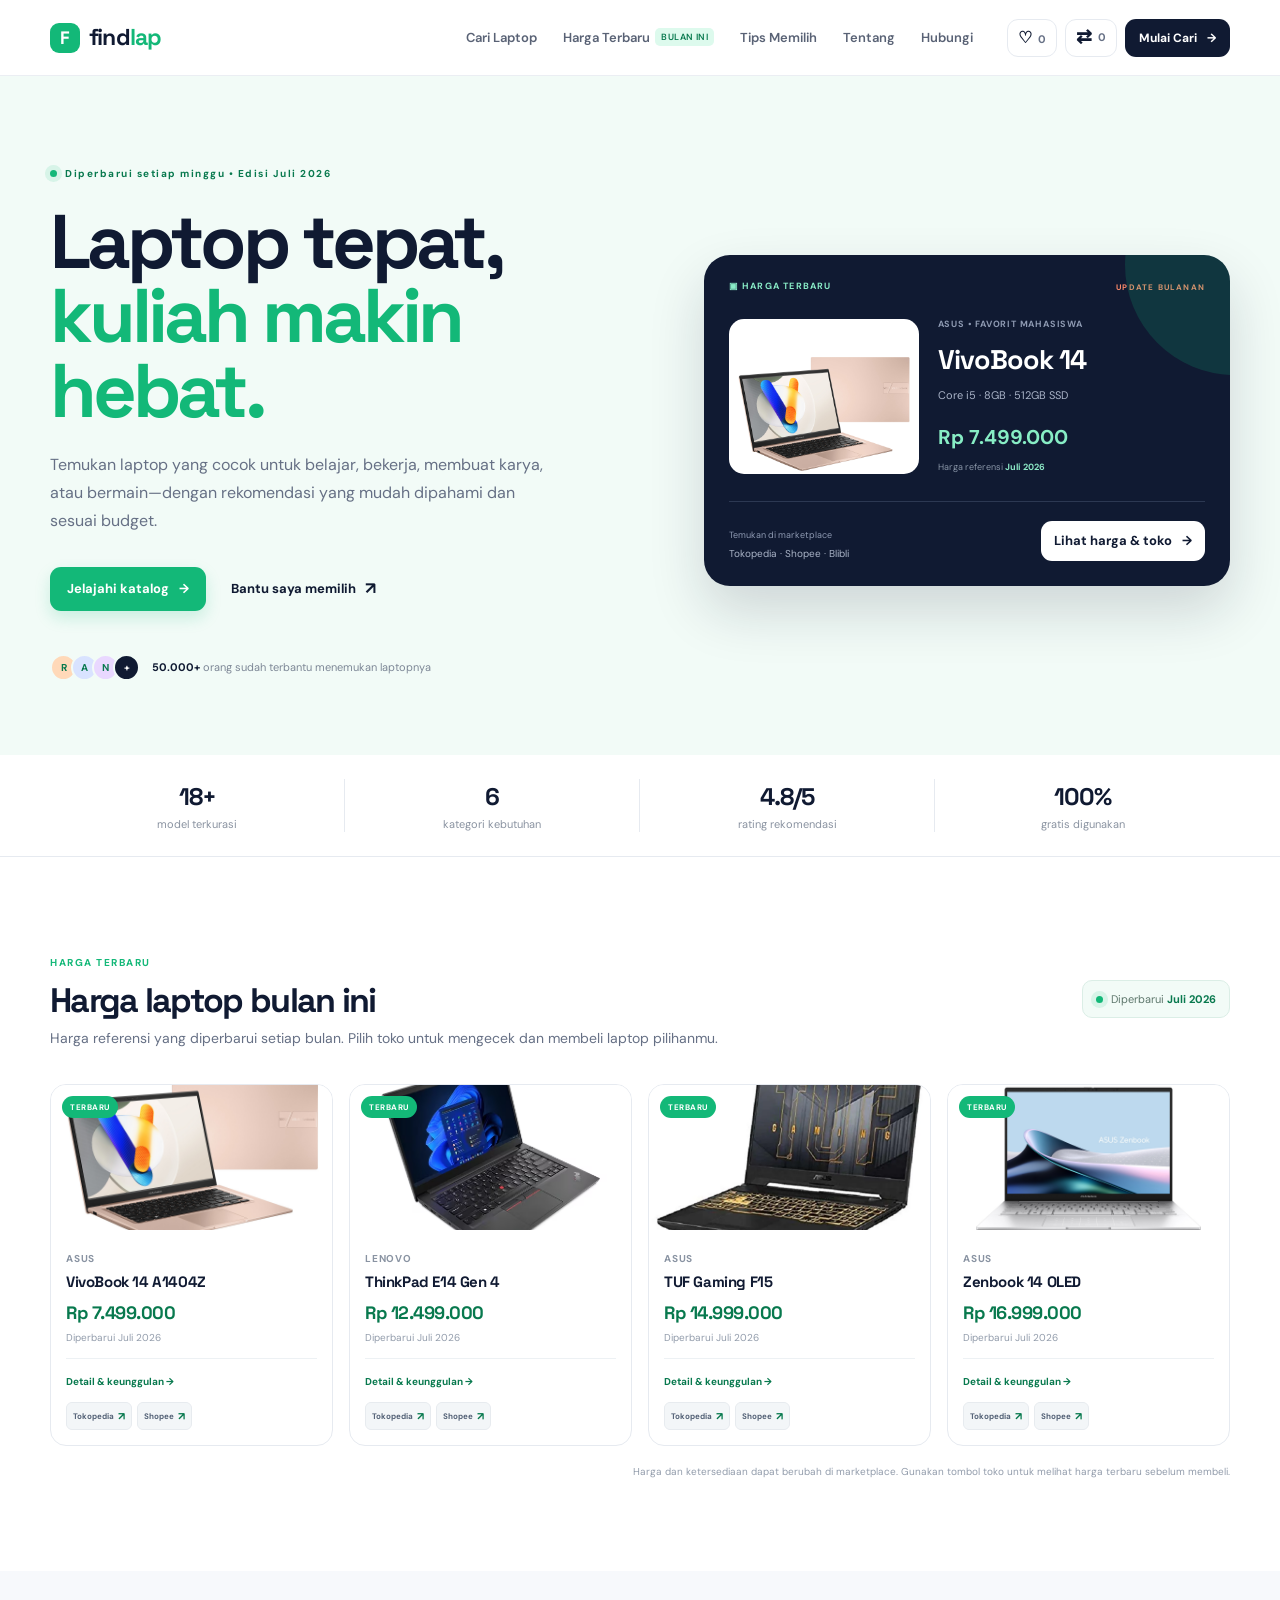
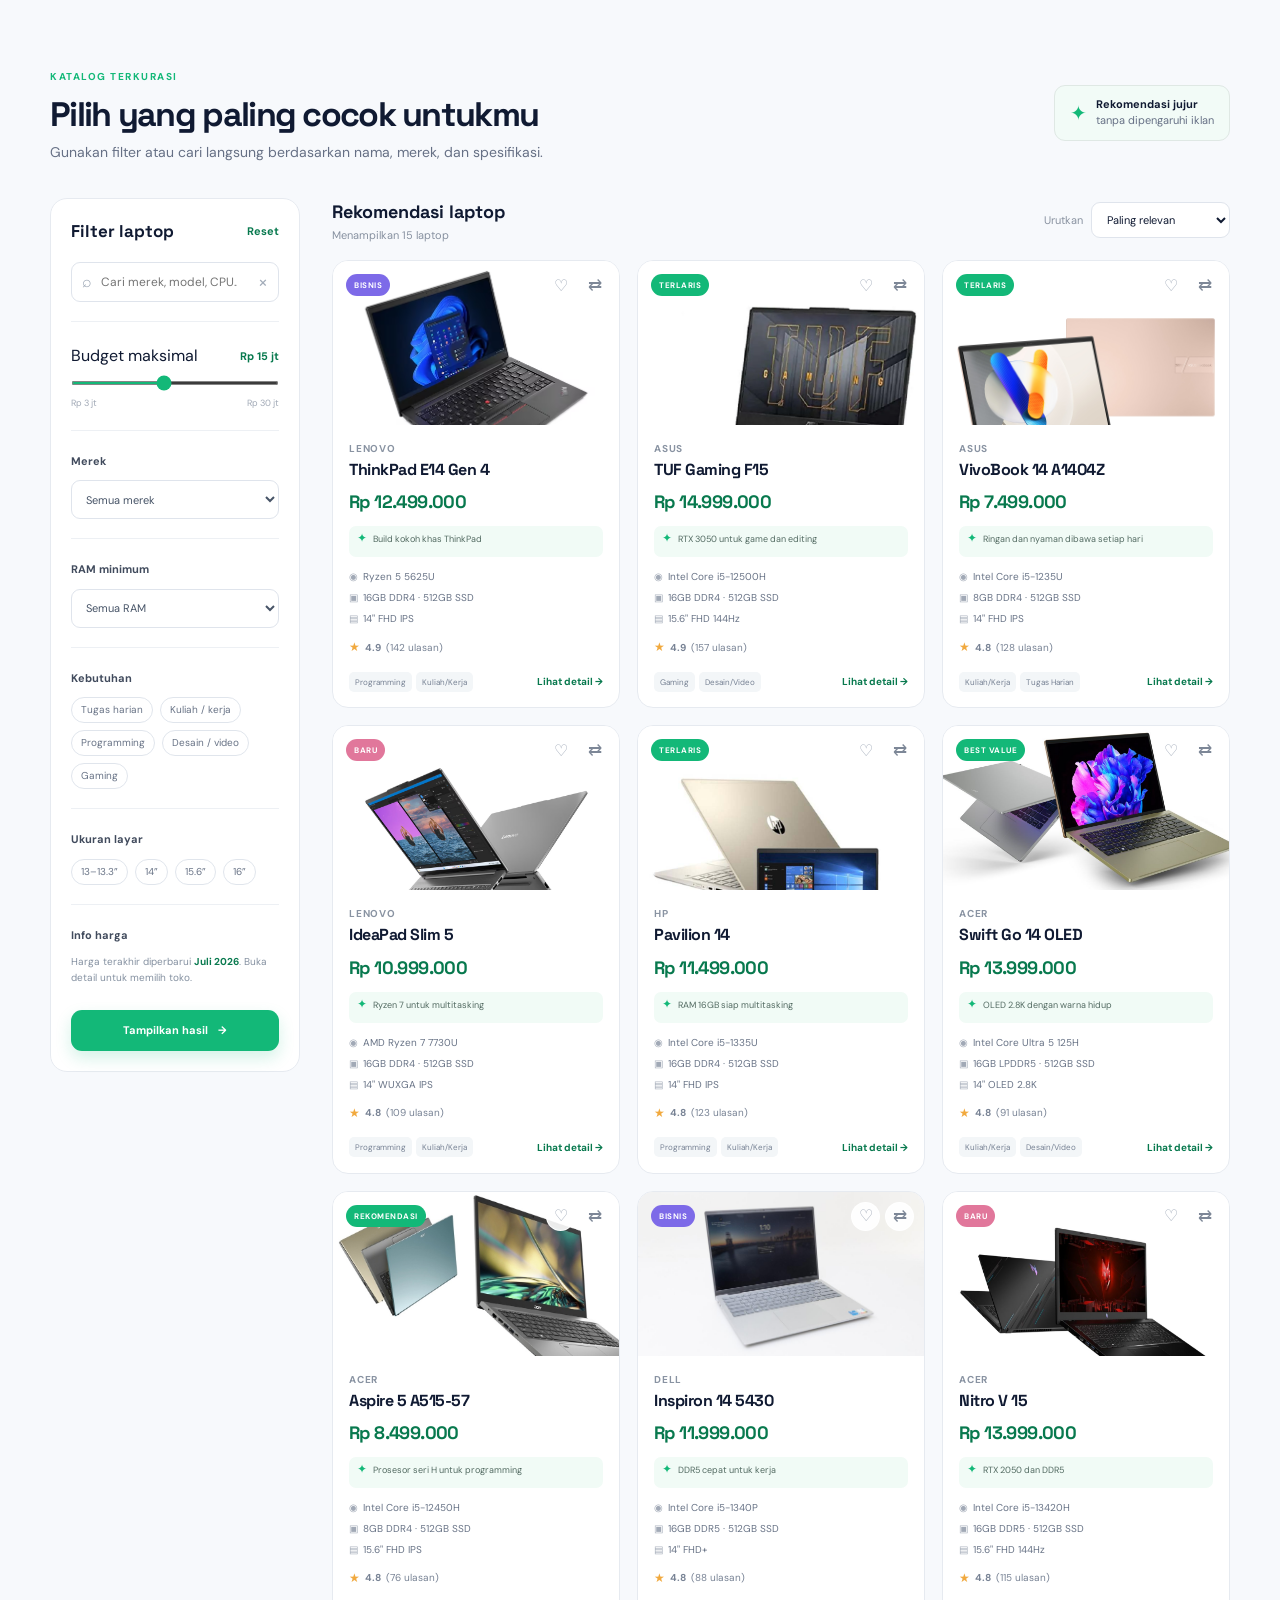
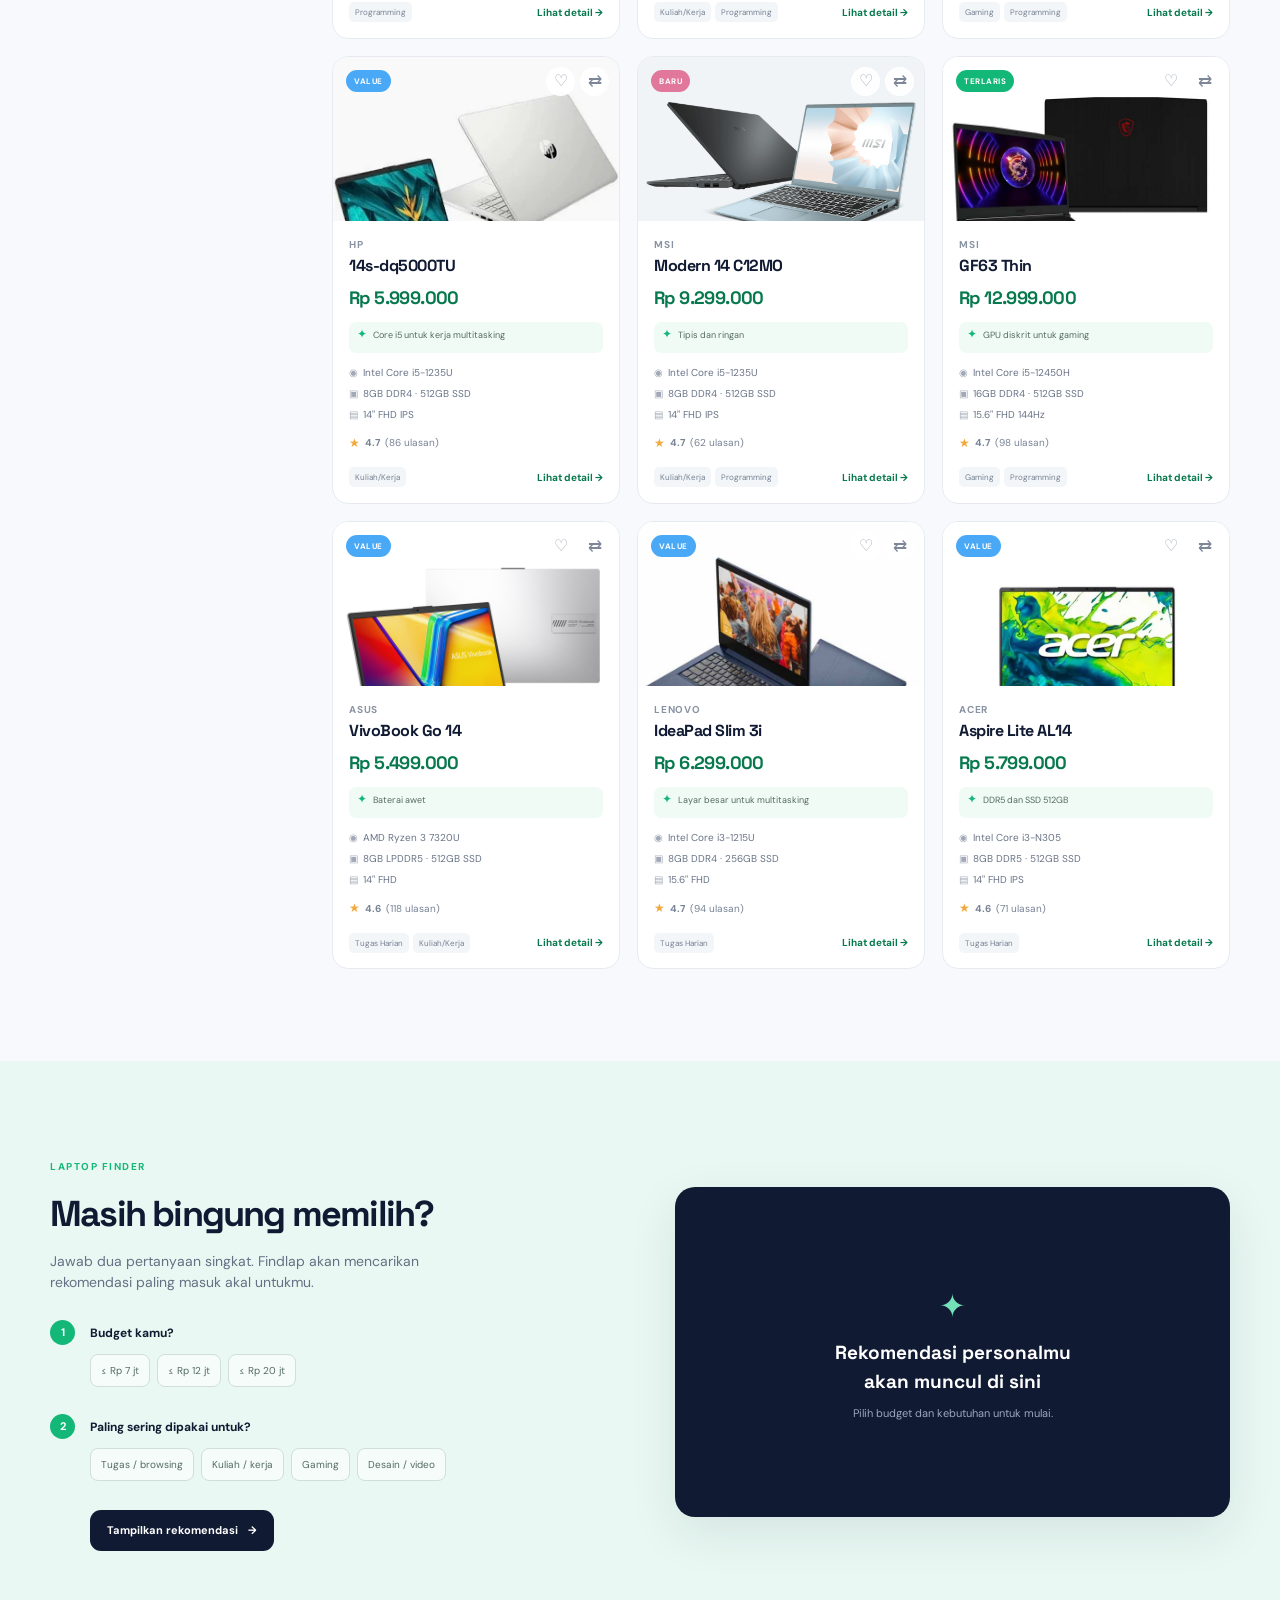
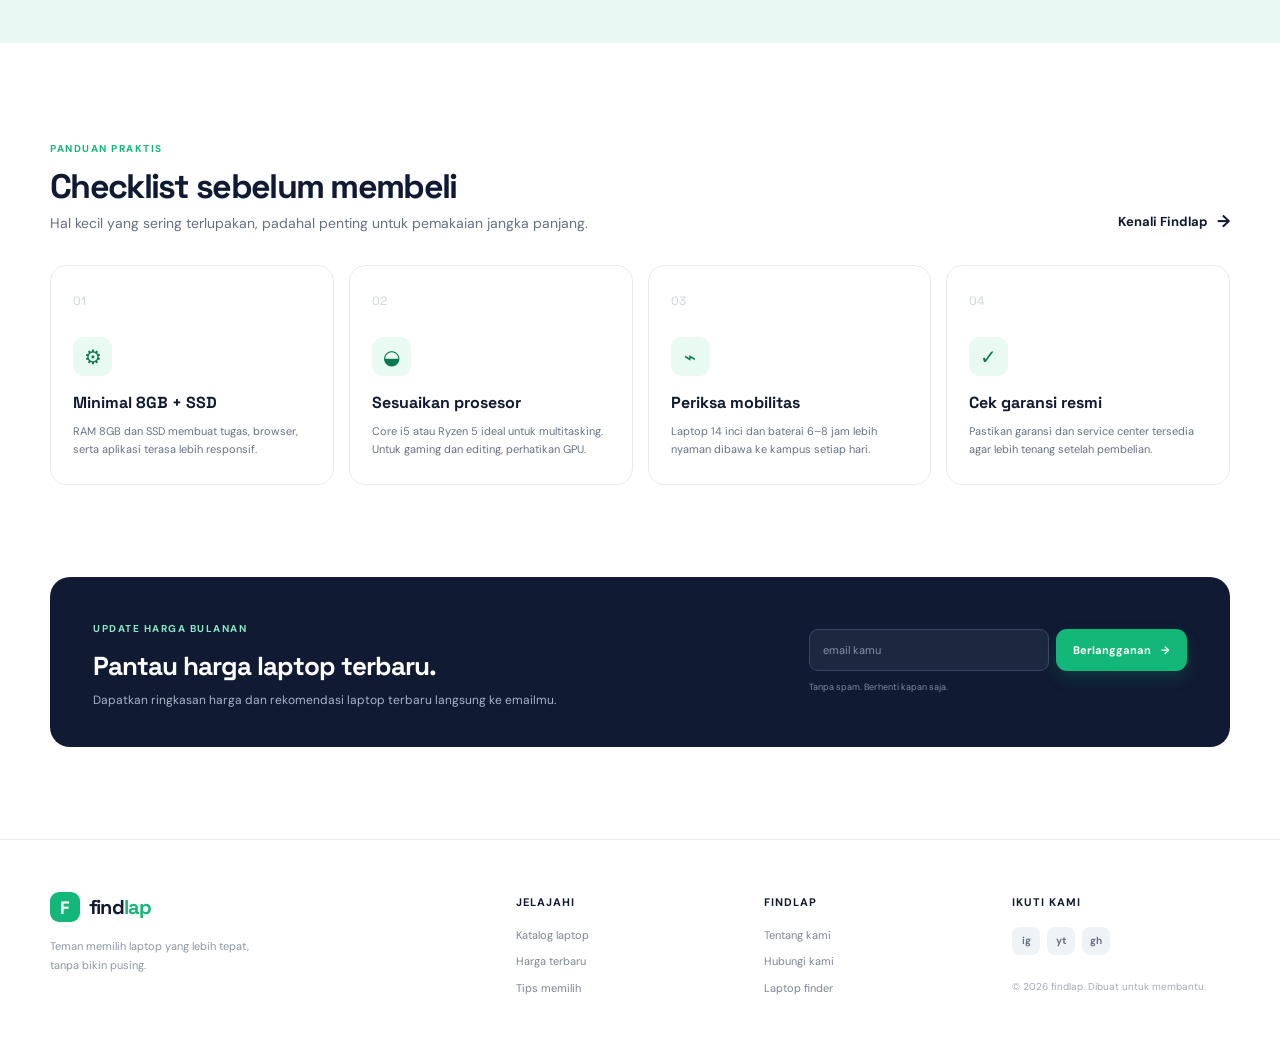
==== commit 8b68953f: "Harga referensi" ====
--- a/index.html
+++ b/index.html
@@ -14,7 +14,7 @@
       <button class="menu-toggle" id="menuToggle" aria-label="Buka menu" aria-expanded="false">☰</button>
       <nav class="main-nav" id="mainNav" aria-label="Navigasi utama">
         <a href="#katalog">Cari Laptop</a>
-        <a href="#promo">Promo Mingguan <span class="nav-new">Baru</span></a>
+        <a href="#harga-terbaru">Harga Terbaru <span class="nav-new">Bulan ini</span></a>
         <a href="#guide">Tips Memilih</a>
         <a href="tentang.html">Tentang</a>
         <a href="kontak.html">Hubungi</a>
@@ -40,24 +40,21 @@
           </div>
           <div class="hero-proof"><div class="avatar-stack"><span>R</span><span>A</span><span>N</span><span>+</span></div><p><strong>50.000+</strong> orang sudah terbantu menemukan laptopnya</p></div>
         </div>
-        <div class="hero-offer">
-          <div class="offer-top"><span class="offer-label">⚡ DEAL MINGGU INI</span><span class="offer-live">● LIVE</span></div>
-          <div class="offer-product"><div class="offer-image"><img src="assets/images/vivobooka14.jpg" alt="ASUS VivoBook 14"></div><div><p class="offer-brand">ASUS • FAVORIT MAHASISWA</p><h2>VivoBook 14</h2><p class="offer-spec">Core i5 · 8GB · 512GB SSD</p><div class="offer-price"><strong>Rp 7.499.000</strong><del>Rp 8.499.000</del></div></div></div>
-          <div class="offer-bottom"><div><small>Promo berakhir dalam</small><div class="countdown" id="countdown"><b>00</b><span>:</span><b>00</b><span>:</span><b>00</b></div></div><button type="button" class="button button-light" data-detail-id="1">Lihat deal <span>→</span></button></div>
+        <div class="hero-offer price-highlight">
+          <div class="offer-top"><span class="offer-label">▣ HARGA TERBARU</span><span class="offer-live">UPDATE BULANAN</span></div>
+          <div class="offer-product"><div class="offer-image"><img src="assets/images/vivobooka14.jpg" alt="ASUS VivoBook 14"></div><div><p class="offer-brand">ASUS • FAVORIT MAHASISWA</p><h2>VivoBook 14</h2><p class="offer-spec">Core i5 · 8GB · 512GB SSD</p><div class="offer-price"><strong>Rp 7.499.000</strong></div><p class="price-source">Harga referensi <strong>Juli 2026</strong></p></div></div>
+          <div class="offer-bottom"><div><small>Temukan di marketplace</small><div class="marketplace-note">Tokopedia · Shopee · Blibli</div></div><a class="button button-light" href="#harga-terbaru">Lihat harga & toko <span>→</span></a></div>
         </div>
       </div>
     </section>
 
     <section class="stats-strip"><div class="container stats-grid"><div><strong>18+</strong><span>model terkurasi</span></div><div><strong>6</strong><span>kategori kebutuhan</span></div><div><strong>4.8/5</strong><span>rating rekomendasi</span></div><div><strong>100%</strong><span>gratis digunakan</span></div></div></section>
 
-    <section class="promo-section section" id="promo">
+    <section class="price-section section" id="harga-terbaru">
       <div class="container">
-        <div class="section-heading promo-heading"><div><span class="section-kicker">PROMO MINGGUAN</span><h2>Lebih hemat, lebih siap.</h2><p>Kode promo pilihan untuk menemani produktivitasmu minggu ini.</p></div><button class="outline-button" type="button" id="showPromoProducts">Lihat semua laptop promo <span>→</span></button></div>
-        <div class="promo-grid">
-          <article class="promo-card promo-green"><div class="promo-icon">🎓</div><div><span class="promo-tag">UNTUK PELAJAR</span><h3>Potongan Rp 300 ribu</h3><p>Min. transaksi Rp 6 juta</p><button type="button" class="coupon-button" data-coupon="PELAJAR300">Salin kode <strong>PELAJAR300</strong> ⧉</button></div></article>
-          <article class="promo-card promo-blue"><div class="promo-icon">💻</div><div><span class="promo-tag">KERJA & KULIAH</span><h3>Gratis ongkir pilihan</h3><p>Berlaku untuk laptop 14 inci</p><button type="button" class="coupon-button" data-coupon="GASPRODUKTIF">Salin kode <strong>GASPRODUKTIF</strong> ⧉</button></div></article>
-          <article class="promo-card promo-orange"><div class="promo-icon">🎮</div><div><span class="promo-tag">GAMING WEEK</span><h3>Cashback hingga 5%</h3><p>Untuk laptop gaming terpilih</p><button type="button" class="coupon-button" data-coupon="MAINHEMAT">Salin kode <strong>MAINHEMAT</strong> ⧉</button></div></article>
-        </div>
+        <div class="section-heading price-heading"><div><span class="section-kicker">HARGA TERBARU</span><h2>Harga laptop bulan ini</h2><p>Harga referensi yang diperbarui setiap bulan. Pilih toko untuk mengecek dan membeli laptop pilihanmu.</p></div><div class="price-meta"><span class="update-dot"></span><span>Diperbarui <strong id="currentPriceMonth">Juli 2026</strong></span></div></div>
+        <div id="latestPriceGrid" class="latest-price-grid"></div>
+        <p class="price-disclaimer">Harga dan ketersediaan dapat berubah di marketplace. Gunakan tombol toko untuk melihat harga terbaru sebelum membeli.</p>
       </div>
     </section>
 
@@ -73,7 +70,7 @@
             <div class="filter-block"><label for="ramFilter">RAM minimum</label><select id="ramFilter"><option value="">Semua RAM</option><option value="8">8GB atau lebih</option><option value="16">16GB atau lebih</option><option value="32">32GB atau lebih</option></select></div>
             <div class="filter-block"><div class="filter-label">Kebutuhan</div><div class="chip-list" id="useChips"><button type="button" class="chip" data-value="Tugas Harian">Tugas harian</button><button type="button" class="chip" data-value="Kuliah/Kerja">Kuliah / kerja</button><button type="button" class="chip" data-value="Programming">Programming</button><button type="button" class="chip" data-value="Desain/Video">Desain / video</button><button type="button" class="chip" data-value="Gaming">Gaming</button></div></div>
             <div class="filter-block"><div class="filter-label">Ukuran layar</div><div class="chip-list" id="screenChips"><button type="button" class="chip" data-value="13">13–13.3”</button><button type="button" class="chip" data-value="14">14”</button><button type="button" class="chip" data-value="15.6">15.6”</button><button type="button" class="chip" data-value="16">16”</button></div></div>
-            <div class="filter-block"><div class="filter-label">Kategori</div><label class="check-row"><input type="checkbox" id="promoOnly"> <span>Hanya tampilkan promo</span></label></div>
+            <div class="filter-block"><div class="filter-label">Info harga</div><p class="filter-hint">Harga terakhir diperbarui <strong id="catalogPriceMonth">Juli 2026</strong>. Buka detail untuk memilih toko.</p></div>
             <button type="button" class="button button-primary filter-submit" id="applyFilterButton">Tampilkan hasil <span>→</span></button>
           </aside>
           <div class="catalog-content"><div class="catalog-toolbar"><div><h3>Rekomendasi laptop</h3><p id="resultCount">Menampilkan 18 laptop</p></div><label class="sort-control"><span>Urutkan</span><select id="sortSelect"><option value="recommended">Paling relevan</option><option value="price-low">Harga terendah</option><option value="price-high">Harga tertinggi</option><option value="rating">Rating tertinggi</option><option value="name">Nama A–Z</option></select></label></div><div id="activeTags" class="active-tags"></div><div id="laptopGrid" class="laptop-grid"></div><div id="emptyset" class="empty-state" hidden><span>⌕</span><h3>Belum ada yang cocok</h3><p>Coba naikkan budget atau kurangi filter yang dipilih.</p><button type="button" class="outline-button" id="emptyReset">Reset semua filter</button></div></div>
@@ -85,10 +82,10 @@
 
     <section class="guide-section section" id="guide"><div class="container"><div class="section-heading"><div><span class="section-kicker">PANDUAN PRAKTIS</span><h2>Checklist sebelum membeli</h2><p>Hal kecil yang sering terlupakan, padahal penting untuk pemakaian jangka panjang.</p></div><a class="text-link" href="tentang.html">Kenali Findlap <span>→</span></a></div><div class="guide-grid"><article class="guide-card"><span class="guide-number">01</span><span class="guide-icon">⚙</span><h3>Minimal 8GB + SSD</h3><p>RAM 8GB dan SSD membuat tugas, browser, serta aplikasi terasa lebih responsif.</p></article><article class="guide-card"><span class="guide-number">02</span><span class="guide-icon">◒</span><h3>Sesuaikan prosesor</h3><p>Core i5 atau Ryzen 5 ideal untuk multitasking. Untuk gaming dan editing, perhatikan GPU.</p></article><article class="guide-card"><span class="guide-number">03</span><span class="guide-icon">⌁</span><h3>Periksa mobilitas</h3><p>Laptop 14 inci dan baterai 6–8 jam lebih nyaman dibawa ke kampus setiap hari.</p></article><article class="guide-card"><span class="guide-number">04</span><span class="guide-icon">✓</span><h3>Cek garansi resmi</h3><p>Pastikan garansi dan service center tersedia agar lebih tenang setelah pembelian.</p></article></div></div></section>
 
-    <section class="newsletter-section"><div class="container newsletter-card"><div><span class="section-kicker">UPDATE HARGA & PROMO</span><h2>Jangan lewatkan deal terbaik.</h2><p>Dapatkan ringkasan promo mingguan Findlap langsung ke emailmu.</p></div><form id="newsletterForm" class="newsletter-form"><label class="sr-only" for="newsletterEmail">Email</label><input id="newsletterEmail" type="email" placeholder="email kamu" required><button class="button button-primary" type="submit">Berlangganan <span>→</span></button><small>Tanpa spam. Berhenti kapan saja.</small></form></div></section>
+    <section class="newsletter-section"><div class="container newsletter-card"><div><span class="section-kicker">UPDATE HARGA BULANAN</span><h2>Pantau harga laptop terbaru.</h2><p>Dapatkan ringkasan harga dan rekomendasi laptop terbaru langsung ke emailmu.</p></div><form id="newsletterForm" class="newsletter-form"><label class="sr-only" for="newsletterEmail">Email</label><input id="newsletterEmail" type="email" placeholder="email kamu" required><button class="button button-primary" type="submit">Berlangganan <span>→</span></button><small>Tanpa spam. Berhenti kapan saja.</small></form></div></section>
   </main>
 
-  <footer class="site-footer"><div class="container footer-grid"><div><a class="brand brand-footer" href="index.html"><span class="brand-mark">F</span><span>find<span>lap</span></span></a><p>Teman memilih laptop yang lebih tepat,<br>tanpa bikin pusing.</p></div><div><h4>Jelajahi</h4><a href="#katalog">Katalog laptop</a><a href="#promo">Promo mingguan</a><a href="#guide">Tips memilih</a></div><div><h4>Findlap</h4><a href="tentang.html">Tentang kami</a><a href="kontak.html">Hubungi kami</a><a href="#finder">Laptop finder</a></div><div><h4>Ikuti kami</h4><div class="social-links"><a href="https://instagram.com" target="_blank" rel="noreferrer" aria-label="Instagram">ig</a><a href="https://youtube.com" target="_blank" rel="noreferrer" aria-label="Youtube">yt</a><a href="https://github.com" target="_blank" rel="noreferrer" aria-label="Github">gh</a></div><p class="footer-small">© 2026 findlap. Dibuat untuk membantu.</p></div></div></footer>
+  <footer class="site-footer"><div class="container footer-grid"><div><a class="brand brand-footer" href="index.html"><span class="brand-mark">F</span><span>find<span>lap</span></span></a><p>Teman memilih laptop yang lebih tepat,<br>tanpa bikin pusing.</p></div><div><h4>Jelajahi</h4><a href="#katalog">Katalog laptop</a><a href="#harga-terbaru">Harga terbaru</a><a href="#guide">Tips memilih</a></div><div><h4>Findlap</h4><a href="tentang.html">Tentang kami</a><a href="kontak.html">Hubungi kami</a><a href="#finder">Laptop finder</a></div><div><h4>Ikuti kami</h4><div class="social-links"><a href="https://instagram.com" target="_blank" rel="noreferrer" aria-label="Instagram">ig</a><a href="https://youtube.com" target="_blank" rel="noreferrer" aria-label="Youtube">yt</a><a href="https://github.com" target="_blank" rel="noreferrer" aria-label="Github">gh</a></div><p class="footer-small">© 2026 findlap. Dibuat untuk membantu.</p></div></div></footer>
 
   <div class="compare-dock" id="compareDock" hidden><div class="container compare-dock-inner"><div><strong>Bandingkan laptop</strong><span id="compareHint"> Pilih hingga 3 laptop</span></div><div id="compareMiniList" class="compare-mini-list"></div><button type="button" class="button button-dark" id="compareButton" disabled>Bandingkan sekarang <span>→</span></button><button type="button" class="dock-close" id="clearCompare" aria-label="Hapus semua pilihan">×</button></div></div>
   <div class="modal-overlay" id="modalOverlay" role="dialog" aria-modal="true" aria-label="Detail laptop"><div class="modal-card" id="modalContent"></div></div>
--- a/assets/css/style.css
+++ b/assets/css/style.css
@@ -28,10 +28,13 @@
 
 /* Shared sections */
 .section-heading{display:flex;justify-content:space-between;align-items:end;gap:30px;margin-bottom:35px}.section-kicker{color:var(--green);font-size:10px}.section-heading h2{font-family:'Space Grotesk',Arial,sans-serif;font-size:34px;letter-spacing:-1.7px;line-height:1.1;margin:9px 0 8px}.section-heading p{font-size:14px;color:var(--muted);margin:0}.outline-button{border:1px solid #d5dce6;background:#fff;color:var(--ink);font-size:12px;border-radius:10px;padding:11px 15px;font-weight:700;transition:.2s;white-space:nowrap}.outline-button:hover{border-color:var(--green);color:var(--green-dark)}
-/* Promos */
-.promo-section{background:#fff}.promo-heading{margin-bottom:29px}.promo-grid{display:grid;grid-template-columns:repeat(3,1fr);gap:17px}.promo-card{border-radius:17px;padding:22px;display:flex;gap:16px;min-height:157px}.promo-green{background:#e4f9ef}.promo-blue{background:#e8efff}.promo-orange{background:#fff0e7}.promo-icon{width:43px;height:43px;border-radius:13px;display:grid;place-items:center;background:rgba(255,255,255,.76);font-size:20px;flex-shrink:0}.promo-tag{font-size:9px;letter-spacing:1px;font-weight:700;color:#667085}.promo-card h3{font-family:'Space Grotesk',Arial,sans-serif;font-size:18px;margin:6px 0 2px;letter-spacing:-.5px}.promo-card p{font-size:11px;color:#687586;margin:0}.coupon-button{border:0;background:transparent;padding:0;color:var(--ink);font-size:10px;margin-top:18px;font-weight:500}.coupon-button strong{font-size:10px;color:var(--green-dark);border-bottom:1px dashed var(--green-dark);margin-left:3px}.coupon-button:hover{color:var(--green-dark)}
 /* Catalog */
-.catalog-section{background:var(--bg)}.catalog-intro{align-items:center}.catalog-note{display:flex;gap:9px;align-items:center;padding:11px 15px;border:1px solid #dfe8e4;background:#f2fbf7;border-radius:11px}.catalog-note span{color:var(--green);font-size:20px}.catalog-note p{font-size:11px;color:var(--muted);line-height:1.45;margin:0}.catalog-note strong{color:var(--ink)}.catalog-layout{display:grid;grid-template-columns:250px 1fr;gap:32px;align-items:start}.filter-panel{background:#fff;border:1px solid var(--line);border-radius:17px;padding:20px;position:sticky;top:95px}.filter-title{display:flex;align-items:center;justify-content:space-between;margin-bottom:18px}.filter-title h3{font-family:'Space Grotesk',Arial,sans-serif;font-size:17px;margin:0}.reset-button{border:0;background:transparent;color:var(--green-dark);font-size:11px;font-weight:700;padding:0}.reset-button:hover{text-decoration:underline}.search-box{height:40px;display:flex;align-items:center;gap:7px;border:1px solid #dfe4ec;border-radius:9px;padding:0 10px;color:#9ba5b4}.search-box:focus-within{border-color:var(--green)}.search-box input{border:0;outline:0;width:100%;min-width:0;font-size:12px;color:var(--ink);background:transparent}.search-box button{background:transparent;border:0;padding:0;color:#a2acb9;font-size:18px;line-height:1}.filter-block{padding-top:22px;margin-top:19px;border-top:1px solid #edf0f4}.filter-block>label,.filter-label{display:block;font-size:11px;font-weight:700;margin-bottom:11px;color:#414b5d}.label-row{display:flex;justify-content:space-between;align-items:center}.label-row label{margin:0}.label-row strong{font-size:11px;color:var(--green-dark)}input[type=range]{width:100%;accent-color:var(--green);height:4px;margin:4px 0 0}.range-hints{display:flex;justify-content:space-between;color:#a1a9b6;font-size:9px;margin-top:5px}.filter-panel select{height:39px;width:100%;border:1px solid #dfe4ec;border-radius:9px;background:#fff;color:#475467;padding:0 10px;font-size:11px;outline:0}.filter-panel select:focus{border-color:var(--green)}.chip-list{display:flex;flex-wrap:wrap;gap:7px}.chip{border:1px solid #e0e5ec;border-radius:30px;background:#fff;color:#687386;padding:6px 9px;font-size:10px;line-height:1.2;transition:.18s}.chip:hover{border-color:#8bdcbd;color:var(--green-dark)}.chip.active{background:#e4f9ef;border-color:#93e0bf;color:var(--green-dark);font-weight:700}.check-row{display:flex!important;gap:7px;align-items:center;color:#687386!important;font-weight:500!important;margin:0!important}.check-row input{accent-color:var(--green)}.filter-submit{width:100%;margin-top:24px;font-size:11px}.catalog-toolbar{display:flex;align-items:center;justify-content:space-between;margin-bottom:17px}.catalog-toolbar h3{font-family:'Space Grotesk',Arial,sans-serif;font-size:18px;margin:0 0 2px}.catalog-toolbar p{font-size:11px;color:#8791a0;margin:0}.sort-control{display:flex;align-items:center;gap:8px;color:#8992a0;font-size:11px}.sort-control select{border:1px solid #dfe4ec;border-radius:9px;background:#fff;padding:9px 28px 9px 11px;color:var(--ink);font-size:11px;outline:0}.active-tags{display:flex;flex-wrap:wrap;gap:7px;min-height:0;margin-bottom:16px}.active-tags:empty{display:none}.active-tag{display:inline-flex;align-items:center;gap:5px;border-radius:30px;background:#e4f9ef;color:var(--green-dark);padding:6px 9px;font-size:10px;font-weight:600}.active-tag button{border:0;padding:0;background:transparent;color:var(--green-dark);font-size:14px;line-height:10px}.laptop-grid{display:grid;grid-template-columns:repeat(3,minmax(0,1fr));gap:17px}.laptop-card{background:#fff;border:1px solid var(--line);border-radius:16px;overflow:hidden;position:relative;display:flex;flex-direction:column;min-width:0;transition:transform .2s,box-shadow .2s,border .2s}.laptop-card:hover{transform:translateY(-4px);box-shadow:var(--shadow);border-color:#d7e8e1}.card-top-actions{position:absolute;z-index:2;right:10px;top:10px;display:flex;gap:5px}.card-action{width:29px;height:29px;border-radius:50%;border:1px solid rgba(255,255,255,.8);background:rgba(255,255,255,.9);font-size:16px;display:grid;place-items:center;color:#9ba5b4;transition:.2s}.card-action:hover,.card-action.active{color:#e45561;border-color:#ffc7ce;background:#fff5f6}.card-action.compare-action{font-size:17px;color:#7d8797}.card-action.compare-action.active{color:var(--green-dark);background:#e4f9ef;border-color:#a1e4c4}.card-badge{position:absolute;top:13px;left:13px;z-index:1;background:var(--green);color:#fff;border-radius:20px;padding:5px 8px;font-size:8px;font-weight:700;letter-spacing:.5px}.card-badge.hemat{background:#49a9f7}.card-badge.bisnis{background:#7d6ae8}.card-badge.premium{background:#c68a3b}.card-badge.baru{background:#e1779b}.laptop-image{height:164px;background:#f0f4f7;display:grid;place-items:center;overflow:hidden}.laptop-image img{width:100%;height:100%;object-fit:cover;transition:transform .3s}.laptop-card:hover .laptop-image img{transform:scale(1.035)}.card-body{padding:16px 16px 15px;display:flex;flex-direction:column;flex:1}.card-brand{font-size:10px;letter-spacing:.8px;text-transform:uppercase;color:#8993a2;font-weight:700}.card-body h3{font-family:'Space Grotesk',Arial,sans-serif;font-size:16px;letter-spacing:-.5px;margin:4px 0 9px;line-height:1.2}.price-row{display:flex;align-items:baseline;gap:6px;min-height:24px}.price{font-family:'Space Grotesk',Arial,sans-serif;font-size:18px;font-weight:700;color:var(--green-dark);letter-spacing:-.6px}.old-price{font-size:10px;color:#a1a9b6}.card-specs{list-style:none;padding:0;margin:12px 0 0;display:grid;gap:6px}.card-specs li{font-size:10px;color:#687386;white-space:nowrap;overflow:hidden;text-overflow:ellipsis}.card-specs li span{color:#a1a9b6;margin-right:5px}.rating-line{display:flex;align-items:center;gap:5px;margin-top:12px;font-size:10px;color:#778294}.rating-star{color:#f1a93e;font-size:12px}.card-footer{display:flex;align-items:center;justify-content:space-between;gap:7px;margin-top:auto;padding-top:15px}.use-tags{display:flex;gap:4px;overflow:hidden}.use-tag{background:#f3f6f8;border-radius:5px;padding:4px 6px;color:#768193;font-size:8px;white-space:nowrap}.detail-button{border:0;background:transparent;color:var(--green-dark);padding:3px 0;font-size:10px;font-weight:700;white-space:nowrap}.detail-button:hover{text-decoration:underline}.empty-state{padding:60px 20px;text-align:center;background:#fff;border:1px dashed #d7dde7;border-radius:16px}.empty-state>span{font-size:30px;color:#9ca6b4}.empty-state h3{font-family:'Space Grotesk',Arial,sans-serif;margin:9px 0 3px}.empty-state p{font-size:12px;color:var(--muted);margin:0 0 18px}
+.catalog-section{background:var(--bg)}.catalog-intro{align-items:center}.catalog-note{display:flex;gap:9px;align-items:center;padding:11px 15px;border:1px solid #dfe8e4;background:#f2fbf7;border-radius:11px}.catalog-note span{color:var(--green);font-size:20px}.catalog-note p{font-size:11px;color:var(--muted);line-height:1.45;margin:0}.catalog-note strong{color:var(--ink)}.catalog-layout{display:grid;grid-template-columns:250px 1fr;gap:32px;align-items:start}.filter-panel{background:#fff;border:1px solid var(--line);border-radius:17px;padding:20px;position:sticky;top:95px}.filter-title{display:flex;align-items:center;justify-content:space-between;margin-bottom:18px}.filter-title h3{font-family:'Space Grotesk',Arial,sans-serif;font-size:17px;margin:0}.reset-button{border:0;background:transparent;color:var(--green-dark);font-size:11px;font-weight:700;padding:0}.reset-button:hover{text-decoration:underline}.search-box{height:40px;display:flex;align-items:center;gap:7px;border:1px solid #dfe4ec;border-radius:9px;padding:0 10px;color:#9ba5b4}.search-box:focus-within{border-color:var(--green)}.search-box input{border:0;outline:0;width:100%;min-width:0;font-size:12px;color:var(--ink);background:transparent}.search-box button{background:transparent;border:0;padding:0;color:#a2acb9;font-size:18px;line-height:1}.filter-block{padding-top:22px;margin-top:19px;border-top:1px solid #edf0f4}.filter-block>label,.filter-label{display:block;font-size:11px;font-weight:700;margin-bottom:11px;color:#414b5d}.label-row{display:flex;justify-content:space-between;align-items:center}.label-row label{margin:0}.label-row strong{font-size:11px;color:var(--green-dark)}input[type=range]{width:100%;accent-color:var(--green);height:4px;margin:4px 0 0}.range-hints{display:flex;justify-content:space-between;color:#a1a9b6;font-size:9px;margin-top:5px}.filter-panel select{height:39px;width:100%;border:1px solid #dfe4ec;border-radius:9px;background:#fff;color:#475467;padding:0 10px;font-size:11px;outline:0}.filter-panel select:focus{border-color:var(--green)}.chip-list{display:flex;flex-wrap:wrap;gap:7px}.chip{border:1px solid #e0e5ec;border-radius:30px;background:#fff;color:#687386;padding:6px 9px;font-size:10px;line-height:1.2;transition:.18s}.chip:hover{border-color:#8bdcbd;color:var(--green-dark)}.chip.active{background:#e4f9ef;border-color:#93e0bf;color:var(--green-dark);font-weight:700}.check-row{display:flex!important;gap:7px;align-items:center;color:#687386!important;font-weight:500!important;margin:0!important}.check-row input{accent-color:var(--green)}.filter-submit{width:100%;margin-top:24px;font-size:11px}.catalog-toolbar{display:flex;align-items:center;justify-content:space-between;margin-bottom:17px}.catalog-toolbar h3{font-family:'Space Grotesk',Arial,sans-serif;font-size:18px;margin:0 0 2px}.catalog-toolbar p{font-size:11px;color:#8791a0;margin:0}.sort-control{display:flex;align-items:center;gap:8px;color:#8992a0;font-size:11px}.sort-control select{border:1px solid #dfe4ec;border-radius:9px;background:#fff;padding:9px 28px 9px 11px;color:var(--ink);font-size:11px;outline:0}.active-tags{display:flex;flex-wrap:wrap;gap:7px;min-height:0;margin-bottom:16px}.active-tags:empty{display:none}.active-tag{display:inline-flex;align-items:center;gap:5px;border-radius:30px;background:#e4f9ef;color:var(--green-dark);padding:6px 9px;font-size:10px;font-weight:600}.active-tag button{border:0;padding:0;background:transparent;color:var(--green-dark);font-size:14px;line-height:10px}.laptop-grid{display:grid;grid-template-columns:repeat(3,minmax(0,1fr));gap:17px}.laptop-card{background:#fff;border:1px solid var(--line);border-radius:16px;overflow:hidden;position:relative;display:flex;flex-direction:column;min-width:0;transition:transform .2s,box-shadow .2s,border .2s}.laptop-card:hover{
+    transform: translateY(-8px);
+    box-shadow: 0 15px 30px rgba(0,0,0,.15);
+    border-color: #13b878;
+}
+.card-top-actions{position:absolute;z-index:2;right:10px;top:10px;display:flex;gap:5px}.card-action{width:29px;height:29px;border-radius:50%;border:1px solid rgba(255,255,255,.8);background:rgba(255,255,255,.9);font-size:16px;display:grid;place-items:center;color:#9ba5b4;transition:.2s}.card-action:hover,.card-action.active{color:#e45561;border-color:#ffc7ce;background:#fff5f6}.card-action.compare-action{font-size:17px;color:#7d8797}.card-action.compare-action.active{color:var(--green-dark);background:#e4f9ef;border-color:#a1e4c4}.card-badge{position:absolute;top:13px;left:13px;z-index:1;background:var(--green);color:#fff;border-radius:20px;padding:5px 8px;font-size:8px;font-weight:700;letter-spacing:.5px}.card-badge.hemat{background:#49a9f7}.card-badge.bisnis{background:#7d6ae8}.card-badge.premium{background:#c68a3b}.card-badge.baru{background:#e1779b}.laptop-image{height:164px;background:#f0f4f7;display:grid;place-items:center;overflow:hidden}.laptop-image img{width:100%;height:100%;object-fit:cover;transition:transform .3s}.laptop-card:hover .laptop-image img{transform:scale(1.035)}.card-body{padding:16px 16px 15px;display:flex;flex-direction:column;flex:1}.card-brand{font-size:10px;letter-spacing:.8px;text-transform:uppercase;color:#8993a2;font-weight:700}.card-body h3{font-family:'Space Grotesk',Arial,sans-serif;font-size:16px;letter-spacing:-.5px;margin:4px 0 9px;line-height:1.2}.price-row{display:flex;align-items:baseline;gap:6px;min-height:24px}.price{font-family:'Space Grotesk',Arial,sans-serif;font-size:18px;font-weight:700;color:var(--green-dark);letter-spacing:-.6px}.old-price{font-size:10px;color:#a1a9b6}.card-specs{list-style:none;padding:0;margin:12px 0 0;display:grid;gap:6px}.card-specs li{font-size:10px;color:#687386;white-space:nowrap;overflow:hidden;text-overflow:ellipsis}.card-specs li span{color:#a1a9b6;margin-right:5px}.rating-line{display:flex;align-items:center;gap:5px;margin-top:12px;font-size:10px;color:#778294}.rating-star{color:#f1a93e;font-size:12px}.card-footer{display:flex;align-items:center;justify-content:space-between;gap:7px;margin-top:auto;padding-top:15px}.use-tags{display:flex;gap:4px;overflow:hidden}.use-tag{background:#f3f6f8;border-radius:5px;padding:4px 6px;color:#768193;font-size:8px;white-space:nowrap}.detail-button{border:0;background:transparent;color:var(--green-dark);padding:3px 0;font-size:10px;font-weight:700;white-space:nowrap}.detail-button:hover{text-decoration:underline}.empty-state{padding:60px 20px;text-align:center;background:#fff;border:1px dashed #d7dde7;border-radius:16px}.empty-state>span{font-size:30px;color:#9ca6b4}.empty-state h3{font-family:'Space Grotesk',Arial,sans-serif;margin:9px 0 3px}.empty-state p{font-size:12px;color:var(--muted);margin:0 0 18px}
 /* Finder */
 .finder-section{background:#e9f8f2}.finder-grid{display:grid;grid-template-columns:1fr 1fr;gap:70px;align-items:center}.finder-grid h2{font-family:'Space Grotesk',Arial,sans-serif;font-size:36px;letter-spacing:-1.8px;margin:10px 0}.finder-grid>div>p{color:var(--muted);font-size:14px;max-width:450px;margin:0}.finder-step{display:flex;gap:15px;margin-top:27px}.finder-step>span{width:25px;height:25px;border-radius:50%;background:var(--green);color:white;display:grid;place-items:center;font-size:11px;font-weight:700;flex-shrink:0}.finder-step strong{font-size:12px}.finder-options{display:flex;flex-wrap:wrap;gap:7px;margin-top:10px}.finder-options button{border:1px solid #cfe0d8;background:rgba(255,255,255,.6);color:#536b62;border-radius:8px;padding:8px 10px;font-size:10px}.finder-options button:hover,.finder-options button.active{background:var(--navy);border-color:var(--navy);color:#fff}.finder-submit{margin:29px 0 0 40px;font-size:11px}.finder-result{min-height:330px;border-radius:20px;background:var(--navy);padding:28px;color:#fff;display:flex;align-items:center;justify-content:center;box-shadow:var(--shadow)}.finder-result-placeholder{text-align:center;max-width:270px}.finder-result-placeholder>span{font-size:32px;color:#75e1b9}.finder-result-placeholder h3{font-family:'Space Grotesk',Arial,sans-serif;font-size:19px;margin:9px 0}.finder-result-placeholder p{font-size:11px;color:#9ba8be;margin:0}.finder-result-card{width:100%}.finder-result-card .result-label{font-size:9px;letter-spacing:1.2px;color:#8ce9c6;font-weight:700}.finder-result-card h3{font-family:'Space Grotesk',Arial,sans-serif;font-size:27px;margin:8px 0 4px}.finder-result-card p{color:#a4b0c1;font-size:11px;margin:0}.finder-result-product{display:flex;align-items:center;gap:15px;margin:24px 0}.finder-result-product img{width:105px;height:86px;object-fit:cover;border-radius:10px;background:#fff}.finder-result-product strong{font-family:'Space Grotesk',Arial,sans-serif;color:#8ce9c6;font-size:17px}.finder-result-product small{display:block;color:#a4b0c1;font-size:10px;margin-top:5px}.finder-result-card .button{font-size:10px;padding:10px 12px}
 /* Guide + newsletter */
@@ -43,4 +46,60 @@
 
 @media(max-width:1050px){.main-nav{gap:15px}.nav-wrap{gap:18px}.hero-grid{gap:36px}.laptop-grid{grid-template-columns:repeat(2,minmax(0,1fr))}.guide-grid{grid-template-columns:repeat(2,1fr)}}
 @media(max-width:820px){.container{width:min(100% - 32px,620px)}.site-header{height:68px}.menu-toggle{display:block;order:2;margin-left:auto}.main-nav{display:none;position:absolute;left:16px;right:16px;top:60px;background:#fff;border:1px solid var(--line);box-shadow:var(--shadow);border-radius:13px;padding:16px;flex-direction:column;align-items:flex-start;gap:15px}.main-nav.open{display:flex}.nav-actions{order:3}.nav-cta{display:none}.hero{padding:57px 0}.hero-grid{grid-template-columns:1fr}.hero-copy{text-align:center}.hero-text{margin:0 auto}.hero-actions,.hero-proof{justify-content:center}.hero-offer{max-width:540px;margin:0 auto;width:100%}.stats-grid{grid-template-columns:repeat(2,1fr);gap:20px;padding:25px 0}.stats-grid>div:nth-child(2){border-right:0}.section{padding:65px 0}.section-heading{align-items:flex-start;flex-direction:column}.catalog-intro .catalog-note{align-self:stretch}.catalog-layout{grid-template-columns:1fr}.filter-panel{position:static}.catalog-content{min-width:0}.finder-grid{grid-template-columns:1fr;gap:30px}.newsletter-card{align-items:flex-start;flex-direction:column;padding:30px}.newsletter-form{width:100%}.footer-grid{grid-template-columns:1fr 1fr}.detail-modal{grid-template-columns:1fr}.detail-modal-image{min-height:220px;height:220px}.detail-modal-body{padding:28px}.compare-dock-inner{gap:10px}.compare-dock-inner>div:first-child{display:none}}
-@media(max-width:560px){.container{width:calc(100% - 28px)}.brand{font-size:20px}.brand-mark{width:27px;height:27px;font-size:16px}.icon-button{min-width:38px;height:34px;padding:0 7px}.compare-nav-button{font-size:17px}.hero h1{font-size:49px;letter-spacing:-3px}.hero-actions{flex-direction:column;gap:17px}.hero-proof{margin-top:30px}.offer-product{gap:12px}.offer-image{width:130px;height:115px}.offer-product h2{font-size:21px}.offer-price strong{font-size:16px}.promo-grid{grid-template-columns:1fr}.promo-card{min-height:auto}.catalog-toolbar{align-items:flex-start;gap:12px;flex-direction:column}.sort-control{width:100%;justify-content:space-between}.sort-control select{flex:1}.laptop-grid{grid-template-columns:1fr 1fr;gap:10px}.laptop-image{height:126px}.card-body{padding:12px 11px}.card-body h3{font-size:14px}.price{font-size:15px}.old-price{display:none}.card-specs li{font-size:9px}.card-footer{align-items:flex-start;flex-direction:column}.detail-button{padding:0}.use-tag{font-size:7px}.finder-grid h2{font-size:31px}.finder-submit{margin-left:0}.guide-grid{grid-template-columns:1fr}.newsletter-form{grid-template-columns:1fr}.newsletter-form small{grid-column:auto}.footer-grid{grid-template-columns:1fr 1fr;gap:25px}.footer-grid>div:first-child{grid-column:1/-1}.compare-dock-inner .button{padding:9px 10px}.compare-dock-inner{min-height:62px}.compare-mini-list{max-width:90px}.compare-modal{padding:28px 17px}.detail-spec-grid{gap:7px}.modal-actions{flex-direction:column}.modal-actions .button{width:100%}}
+@media(max-width:560px){.container{width:calc(100% - 28px)}.brand{font-size:20px}.brand-mark{width:27px;height:27px;font-size:16px}.icon-button{min-width:38px;height:34px;padding:0 7px}.compare-nav-button{font-size:17px}.hero h1{font-size:49px;letter-spacing:-3px}.hero-actions{flex-direction:column;gap:17px}.hero-proof{margin-top:30px}.offer-product{gap:12px}.offer-image{width:130px;height:115px}.offer-product h2{font-size:21px}.offer-price strong{font-size:16px}catalog-toolbar{align-items:flex-start;gap:12px;flex-direction:column}.sort-control{width:100%;justify-content:space-between}.sort-control select{flex:1}.laptop-grid{grid-template-columns:1fr 1fr;gap:10px}.laptop-image{height:126px}.card-body{padding:12px 11px}.card-body h3{font-size:14px}.price{font-size:15px}card-specs li{font-size:9px}.card-footer{align-items:flex-start;flex-direction:column}.detail-button{padding:0}.use-tag{font-size:7px}.finder-grid h2{font-size:31px}.finder-submit{margin-left:0}.guide-grid{grid-template-columns:1fr}.newsletter-form{grid-template-columns:1fr}.newsletter-form small{grid-column:auto}.footer-grid{grid-template-columns:1fr 1fr;gap:25px}.footer-grid>div:first-child{grid-column:1/-1}.compare-dock-inner .button{padding:9px 10px}.compare-dock-inner{min-height:62px}.compare-mini-list{max-width:90px}.compare-modal{padding:28px 17px}.detail-spec-grid{gap:7px}.modal-actions{flex-direction:column}.modal-actions .button{width:100%}}
+
+/* =========================
+   HARGA TERBARU & DETAIL UNIK
+========================= */
+.price-section{background:#fff}
+.price-heading{align-items:center}
+.price-meta{display:flex;align-items:center;gap:8px;border:1px solid #dbeee6;background:#f2fbf7;color:#5e776c;border-radius:10px;padding:10px 13px;font-size:11px;white-space:nowrap}
+.price-meta strong{color:var(--green-dark)}
+.update-dot{width:7px;height:7px;background:var(--green);border-radius:50%;box-shadow:0 0 0 5px rgba(19,184,120,.12)}
+.latest-price-grid{display:grid;grid-template-columns:repeat(4,1fr);gap:16px}
+.price-card{border:1px solid var(--line);border-radius:16px;background:#fff;overflow:hidden;transition:.2s}
+.price-card:hover{transform:translateY(-4px);border-color:#bcebd7;box-shadow:var(--shadow)}
+.price-card-image{height:145px;background:#f0f4f7;position:relative;overflow:hidden}
+.price-card-image img{width:100%;height:100%;object-fit:cover;transition:.3s}
+.price-card:hover .price-card-image img{transform:scale(1.04)}
+.price-status{position:absolute;left:11px;top:11px;background:var(--green);color:#fff;border-radius:20px;padding:5px 8px;font-size:8px;font-weight:700;letter-spacing:.5px}
+.price-card-body{padding:15px}
+.price-card-body h3{font-family:'Space Grotesk',Arial,sans-serif;font-size:15px;letter-spacing:-.4px;line-height:1.2;margin:4px 0 8px}
+.current-price{font-family:'Space Grotesk',Arial,sans-serif;color:var(--green-dark);font-size:18px;font-weight:700;letter-spacing:-.5px}
+.price-updated{color:#929cab;font-size:10px;margin:4px 0 13px}
+.price-card-actions{display:flex;justify-content:space-between;align-items:center;border-top:1px solid #edf1f4;padding-top:12px}
+.price-card-actions .detail-button{font-size:10px}
+.buy-links{display:flex;flex-wrap:wrap;gap:7px;margin-top:14px}
+.buy-links a{display:inline-flex;align-items:center;gap:4px;background:#f3f6f8;border:1px solid #e7ebef;border-radius:6px;color:#536176;padding:6px 8px;font-size:9px;font-weight:700;transition:.2s}
+.buy-links a:hover{background:#e4f9ef;border-color:#a6e4c6;color:var(--green-dark)}
+.buy-links a span{font-size:11px;color:var(--green-dark)}
+.buy-links.compact{gap:5px;margin-top:10px}
+.buy-links.compact a{padding:5px 6px;font-size:8px}
+.price-disclaimer{font-size:10px;color:#929cab;margin:18px 0 0;text-align:right}
+.price-source{font-size:9px;color:#8995a7;margin:9px 0 0}
+.price-source strong{color:#8ce9c6}
+.marketplace-note{font-size:10px;color:#aab4c7;margin-top:3px}
+.filter-hint{font-size:10px;color:#8490a0;line-height:1.6;margin:0}
+.filter-hint strong{color:var(--green-dark)}
+.advantage-line{display:flex;gap:6px;align-items:flex-start;color:#536b62;background:#f1fbf6;border-radius:7px;padding:7px 8px;margin:11px 0 0;font-size:9px;line-height:1.4;min-height:31px}
+.advantage-line span{color:var(--green);font-size:12px;line-height:10px}
+.modal-updated{font-size:10px;color:#8d97a6;margin:-12px 0 17px}
+.unique-detail{border-left:3px solid var(--green);background:#f1fbf6;padding:10px 12px;margin:0 0 16px;border-radius:0 8px 8px 0}
+.unique-detail small,.modal-advantages>small{display:block;color:var(--green-dark);font-size:9px;font-weight:700;letter-spacing:.4px;text-transform:uppercase;margin-bottom:5px}
+.unique-detail strong{font-size:11px;line-height:1.5;font-weight:600;color:#445467}
+.modal-advantages{margin-bottom:17px}
+.modal-advantages ul{list-style:none;padding:0;margin:0;display:grid;gap:5px}
+.modal-advantages li{font-size:10px;color:#647185}
+.modal-advantages li:before{content:'✓';color:var(--green);font-weight:700;margin-right:7px}
+.modal-buy-title{font-family:'Space Grotesk',Arial,sans-serif;font-size:13px;margin:22px 0 0}
+.detail-modal-body>.buy-links{margin-top:9px}
+.compare-product-image{display:block;width:100%;height:83px;object-fit:cover;border-radius:8px;background:#f0f4f7;margin-bottom:8px}
+.compare-table th small,.compare-table td small{display:block;color:#929cab;font-size:9px;font-weight:400;margin-top:4px}
+.compare-table .compare-list{padding-left:14px;margin:0;display:grid;gap:5px}
+.compare-table .compare-list li{font-size:10px;color:#617084}
+.compare-table .buy-links{margin-top:0}
+.compare-table .buy-links a{font-size:8px;padding:5px 6px}
+
+@media(max-width:1050px){.latest-price-grid{grid-template-columns:repeat(2,1fr)}}
+@media(max-width:820px){.price-heading{align-items:flex-start}.price-meta{align-self:stretch;justify-content:center}.latest-price-grid{grid-template-columns:repeat(2,1fr)}}
+@media(max-width:560px){.latest-price-grid{grid-template-columns:1fr 1fr;gap:10px}.price-card-image{height:120px}.price-card-body{padding:11px}.price-card-body h3{font-size:13px}.current-price{font-size:15px}.price-disclaimer{text-align:left}.price-meta{font-size:10px}.compare-product-image{height:68px}}
